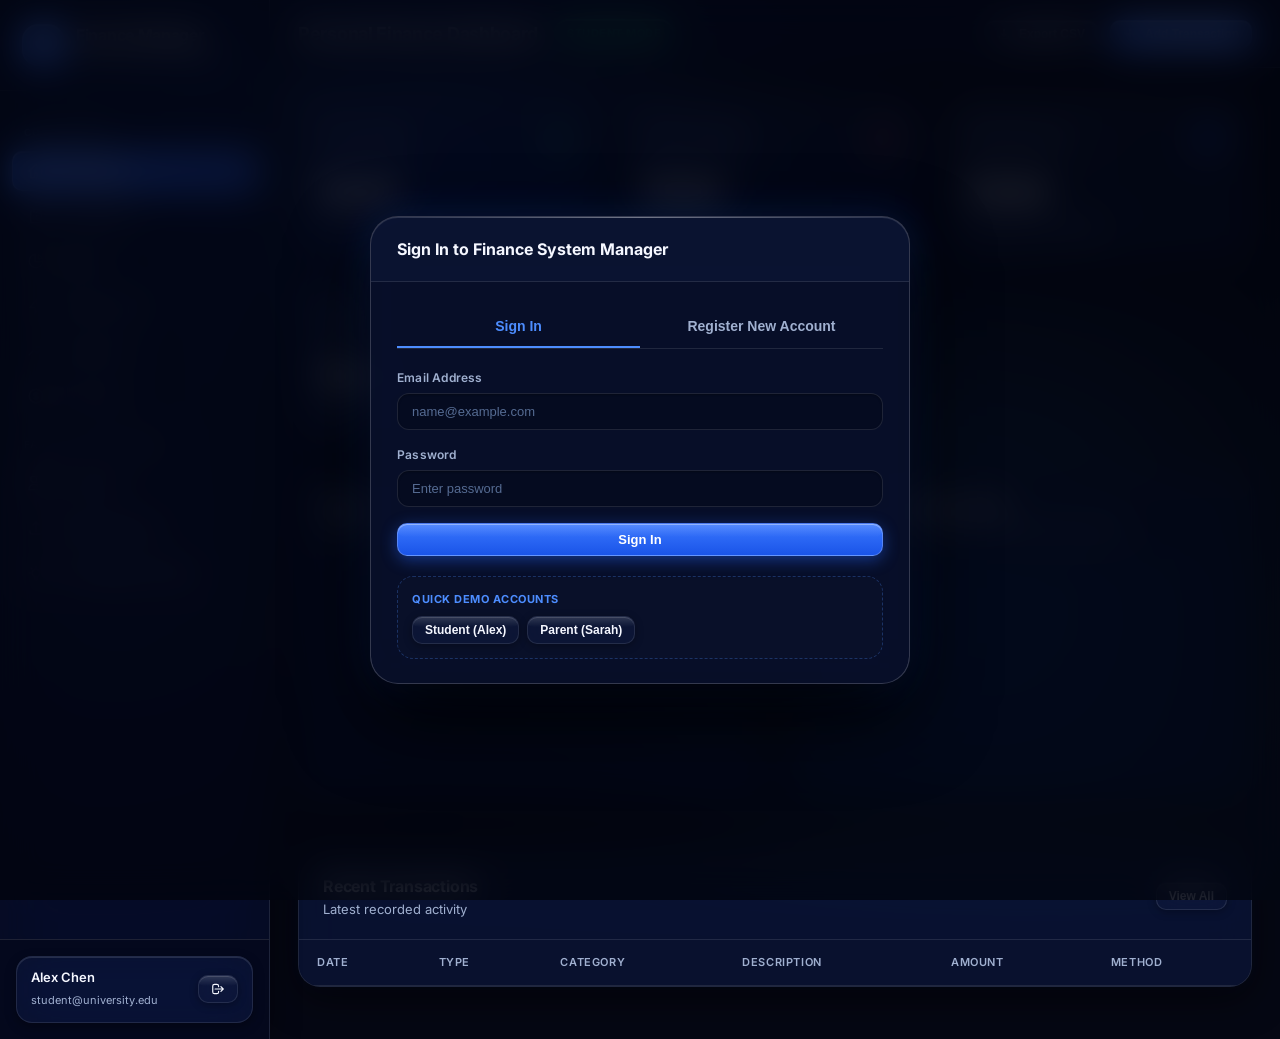
==== backend/src/main/resources/static/index.html @ 46be13e7 "Initial commit: Finance System Manager with clean architecture, tests, and documentation" ====
<!DOCTYPE html>
<html lang="en">
<head>
  <meta charset="UTF-8">
  <meta name="viewport" content="width=device-width, initial-scale=1.0">
  <title>Finance System Manager — Parent–Student Family Finance</title>
  <link rel="stylesheet" href="css/style.css">
  <link rel="preconnect" href="https://fonts.googleapis.com">
  <link rel="preconnect" href="https://fonts.gstatic.com" crossorigin>
  <link href="https://fonts.googleapis.com/css2?family=Inter:wght@400;500;600;700;800&display=swap" rel="stylesheet">
</head>
<body>

  <!-- Ambient Atmospheric Glowing Orbs (Liquid Depth) -->
  <div class="ambient-glow-mesh" aria-hidden="true">
    <div class="ambient-orb orb-primary"></div>
    <div class="ambient-orb orb-secondary"></div>
    <div class="ambient-orb orb-accent"></div>
  </div>

  <!-- App Main Layout -->
  <div class="app-container">

    <!-- Sidebar -->
    <aside class="sidebar">
      <div class="brand">
        <div class="brand-icon">₹</div>
        <div class="brand-info">
          <h2>Finance Manager</h2>
          <p>Parent–Student Workspace</p>
        </div>
      </div>

      <nav class="nav-menu">
        <div class="nav-section-title">Core Finance</div>
        <button class="nav-item active" data-view="dashboard-view">
          <svg fill="none" stroke="currentColor" stroke-width="2" viewBox="0 0 24 24"><path stroke-linecap="round" stroke-linejoin="round" d="M3 12l2-2m0 0l7-7 7 7M5 10v10a1 1 0 001 1h3m10-11l2 2m-2-2v10a1 1 0 01-1 1h-3m-6 0a1 1 0 001-1v-4a1 1 0 011-1h2a1 1 0 011 1v4a1 1 0 001 1m-6 0h6"/></svg>
          Dashboard
        </button>

        <button class="nav-item" data-view="transactions-view">
          <svg fill="none" stroke="currentColor" stroke-width="2" viewBox="0 0 24 24"><path stroke-linecap="round" stroke-linejoin="round" d="M9 5H7a2 2 0 00-2 2v12a2 2 0 002 2h10a2 2 0 002-2V7a2 2 0 00-2-2h-2M9 5a2 2 0 002 2h2a2 2 0 002-2M9 5a2 2 0 012-2h2a2 2 0 012 2m-3 7h3m-3 4h3m-6-4h.01M9 16h.01"/></svg>
          Transactions
        </button>

        <button class="nav-item" data-view="budgets-view">
          <svg fill="none" stroke="currentColor" stroke-width="2" viewBox="0 0 24 24"><path stroke-linecap="round" stroke-linejoin="round" d="M11 3.055A9.001 9.001 0 1020.945 13H11V3.055z"/><path stroke-linecap="round" stroke-linejoin="round" d="M20.488 9H15V3.512A9.025 9.025 0 0120.488 9z"/></svg>
          Budgets
        </button>

        <button class="nav-item" data-view="goals-view">
          <svg fill="none" stroke="currentColor" stroke-width="2" viewBox="0 0 24 24"><path stroke-linecap="round" stroke-linejoin="round" d="M13 10V3L4 14h7v7l9-11h-7z"/></svg>
          Savings Goals
        </button>

        <button class="nav-item" data-view="investments-view">
          <svg fill="none" stroke="currentColor" stroke-width="2" viewBox="0 0 24 24"><path stroke-linecap="round" stroke-linejoin="round" d="M13 7h8m0 0v8m0-8l-8 8-4-4-6 6"/></svg>
          Investments
        </button>

        <button class="nav-item" data-view="sip-view">
          <svg fill="none" stroke="currentColor" stroke-width="2" viewBox="0 0 24 24"><path stroke-linecap="round" stroke-linejoin="round" d="M12 8c-1.657 0-3 .895-3 2s1.343 2 3 2 3 .895 3 2-1.343 2-3 2m0-8c1.11 0 2.08.402 2.599 1M12 8V7m0 1v8m0 0v1m0-1c-1.11 0-2.08-.402-2.599-1M21 12a9 9 0 11-18 0 9 9 0 0118 0z"/></svg>
          SIP Tracker
        </button>

        <div class="nav-section-title">Family & Intelligence</div>
        <button class="nav-item" data-view="family-view">
          <svg fill="none" stroke="currentColor" stroke-width="2" viewBox="0 0 24 24"><path stroke-linecap="round" stroke-linejoin="round" d="M12 4.354a4 4 0 110 5.292M15 21H3v-1a6 6 0 0112 0v1zm0 0h6v-1a6 6 0 00-9-5.197M13 7a4 4 0 11-8 0 4 4 0 018 0z"/></svg>
          Family Link
        </button>

        <button class="nav-item" data-view="statement-view">
          <svg fill="none" stroke="currentColor" stroke-width="2" viewBox="0 0 24 24"><path stroke-linecap="round" stroke-linejoin="round" d="M4 16v1a3 3 0 003 3h10a3 3 0 003-3v-1m-4-8l-4-4m0 0L8 8m4-4v12"/></svg>
          Statement Import
        </button>

        <button class="nav-item" data-view="intelligence-view">
          <svg fill="none" stroke="currentColor" stroke-width="2" viewBox="0 0 24 24"><path stroke-linecap="round" stroke-linejoin="round" d="M9.663 17h4.673M12 3v1m6.364 1.636l-.707.707M21 12h-1M4 12H3m3.343-5.657l-.707-.707m2.828 9.9a5 5 0 117.072 0l-.548.547A3.374 3.374 0 0014 18.469V19a2 2 0 11-4 0v-.531c0-.895-.356-1.754-.988-2.386l-.548-.547z"/></svg>
          AI & Analytics (9 Tools)
        </button>
      </nav>

      <div class="sidebar-footer">
        <div class="user-profile-badge">
          <div class="user-meta">
            <h4 id="user-display-name">Alex Chen</h4>
            <span id="user-email">student@university.edu</span>
          </div>
          <button class="btn btn-secondary btn-sm" id="btn-logout" title="Log out">
            <svg width="14" height="14" fill="none" stroke="currentColor" stroke-width="2" viewBox="0 0 24 24"><path stroke-linecap="round" stroke-linejoin="round" d="M17 16l4-4m0 0l-4-4m4 4H7m6 4v1a3 3 0 01-3 3H6a3 3 0 01-3-3V7a3 3 0 013-3h4a3 3 0 013 3v1"/></svg>
          </button>
        </div>
      </div>
    </aside>

    <!-- Mobile Drawer Overlay -->
    <div class="sidebar-overlay" id="sidebar-overlay"></div>

    <!-- Main Content Area -->
    <main class="main-wrapper">

      <!-- Top Header -->
      <header class="top-header">
        <div class="header-left">
          <button class="menu-toggle-btn" id="mobile-menu-toggle" title="Toggle Navigation Menu">
            <svg width="20" height="20" fill="none" stroke="currentColor" stroke-width="2" viewBox="0 0 24 24"><path stroke-linecap="round" stroke-linejoin="round" d="M4 6h16M4 12h16M4 18h16"/></svg>
          </button>
          <h1 class="header-title" id="page-title">Personal Finance Dashboard</h1>
          <span class="role-badge student" id="header-role-badge">STUDENT MODE</span>
        </div>
        <div class="header-right">
          <button class="btn btn-secondary btn-sm" id="btn-export-csv" title="Export transactions to CSV">
            <svg width="14" height="14" fill="none" stroke="currentColor" stroke-width="2" viewBox="0 0 24 24"><path stroke-linecap="round" stroke-linejoin="round" d="M4 16v1a3 3 0 003 3h10a3 3 0 003-3v-1m-4-4l-4 4m0 0l-4-4m4 4V4"/></svg>
            Export CSV
          </button>
          <button class="btn btn-primary btn-sm student-only" id="btn-open-add-tx">
            <svg width="14" height="14" fill="none" stroke="currentColor" stroke-width="2" viewBox="0 0 24 24"><path stroke-linecap="round" stroke-linejoin="round" d="M12 4v16m8-8H4"/></svg>
            Add Transaction
          </button>
        </div>
      </header>

      <!-- Persistent Parent Read-Only Alert Banner -->
      <div class="read-only-banner" id="parent-read-only-banner" style="display: none;">
        <span>🔒 READ-ONLY PARENT VIEW: You are reviewing approved expense records for <strong id="parent-student-name">Student</strong>. Modification operations are restricted.</span>
        <span class="badge badge-active">LINK ACTIVE</span>
      </div>

      <!-- Main Body Content -->
      <div class="content-body">

        <!-- 1. DASHBOARD VIEW -->
        <section class="app-view active-view" id="dashboard-view">
          <div class="metrics-grid">
            <div class="metric-card">
              <div class="metric-header">
                <span class="metric-title">Total Income</span>
                <div class="metric-icon-wrap" style="background: var(--success-light); color: var(--success);">
                  <svg width="20" height="20" fill="none" stroke="currentColor" stroke-width="2" viewBox="0 0 24 24"><path stroke-linecap="round" stroke-linejoin="round" d="M7 11l5-5m0 0l5 5m-5-5v12"/></svg>
                </div>
              </div>
              <div class="metric-value" id="metric-income">₹0.00</div>
              <div class="metric-subtext" id="metric-income-sub">This month</div>
            </div>

            <div class="metric-card">
              <div class="metric-header">
                <span class="metric-title">Total Expenses</span>
                <div class="metric-icon-wrap" style="background: var(--danger-light); color: var(--danger);">
                  <svg width="20" height="20" fill="none" stroke="currentColor" stroke-width="2" viewBox="0 0 24 24"><path stroke-linecap="round" stroke-linejoin="round" d="M17 13l-5 5m0 0l-5-5m5 5V6"/></svg>
                </div>
              </div>
              <div class="metric-value" id="metric-expense">₹0.00</div>
              <div class="metric-subtext" id="metric-expense-sub">This month</div>
            </div>

            <div class="metric-card">
              <div class="metric-header">
                <span class="metric-title">Net Cash Flow</span>
                <div class="metric-icon-wrap" style="background: var(--primary-light); color: var(--primary);">
                  <svg width="20" height="20" fill="none" stroke="currentColor" stroke-width="2" viewBox="0 0 24 24"><path stroke-linecap="round" stroke-linejoin="round" d="M12 8c-1.657 0-3 .895-3 2s1.343 2 3 2 3 .895 3 2-1.343 2-3 2m0-8c1.11 0 2.08.402 2.599 1M12 8V7m0 1v8m0 0v1m0-1c-1.11 0-2.08-.402-2.599-1M21 12a9 9 0 11-18 0 9 9 0 0118 0z"/></svg>
                </div>
              </div>
              <div class="metric-value" id="metric-net">₹0.00</div>
              <div class="metric-subtext">Income minus expenses</div>
            </div>

            <div class="metric-card">
              <div class="metric-header">
                <span class="metric-title">Tracked Balance</span>
                <div class="metric-icon-wrap" style="background: var(--purple-light); color: var(--purple);">
                  <svg width="20" height="20" fill="none" stroke="currentColor" stroke-width="2" viewBox="0 0 24 24"><path stroke-linecap="round" stroke-linejoin="round" d="M3 10h18M7 15h1m4 0h1m-7 4h12a3 3 0 003-3V8a3 3 0 00-3-3H6a3 3 0 00-3 3v8a3 3 0 003 3z"/></svg>
                </div>
              </div>
              <div class="metric-value" id="metric-balance">₹0.00</div>
              <div class="metric-subtext">Ledger tracked net cash</div>
            </div>
          </div>

          <!-- Charts Grid -->
          <div class="charts-grid">
            <div class="card">
              <div class="card-header">
                <div>
                  <h3 class="card-title">Expense Category Breakdown</h3>
                  <p class="card-subtitle">Spending distribution across categories</p>
                </div>
              </div>
              <div class="card-body" id="category-chart-container" style="display: flex; flex-direction: column; align-items: center; justify-content: center; min-height: 240px;">
                <!-- Dynamically rendered SVG Pie/Donut Chart -->
              </div>
            </div>

            <div class="card">
              <div class="card-header">
                <div>
                  <h3 class="card-title">Monthly Spending Trends</h3>
                  <p class="card-subtitle">Income vs Expense trends over the last 6 months</p>
                </div>
              </div>
              <div class="card-body" id="trends-chart-container" style="min-height: 240px;">
                <!-- Dynamically rendered SVG Bar Chart -->
              </div>
            </div>
          </div>

          <!-- Recent Transactions -->
          <div class="card">
            <div class="card-header">
              <div>
                <h3 class="card-title">Recent Transactions</h3>
                <p class="card-subtitle">Latest recorded activity</p>
              </div>
              <button class="btn btn-secondary btn-sm" onclick="navigateTo('transactions-view')">View All</button>
            </div>
            <div class="card-body" style="padding: 0;">
              <div class="table-responsive">
                <table>
                  <thead>
                    <tr>
                      <th>Date</th>
                      <th>Type</th>
                      <th>Category</th>
                      <th>Description</th>
                      <th>Amount</th>
                      <th>Method</th>
                    </tr>
                  </thead>
                  <tbody id="recent-transactions-tbody">
                    <!-- Populated dynamically -->
                  </tbody>
                </table>
              </div>
            </div>
          </div>
        </section>

        <!-- 2. TRANSACTIONS VIEW -->
        <section class="app-view" id="transactions-view">
          <div class="card">
            <div class="card-header">
              <div>
                <h3 class="card-title">Transaction Ledger</h3>
                <p class="card-subtitle">Detailed record of income and expenses</p>
              </div>
              <button class="btn btn-primary btn-sm student-only" onclick="openAddTxModal()">
                + Add Transaction
              </button>
            </div>
            <div class="card-body" style="border-bottom: 1px solid var(--border); background: rgba(10, 16, 36, 0.5); padding: 18px 24px;">
              <div class="form-row">
                <div>
                  <label class="form-label">Category</label>
                  <select class="form-control" id="filter-tx-category">
                    <option value="">All Categories</option>
                  </select>
                </div>
                <div>
                  <label class="form-label">Type</label>
                  <select class="form-control" id="filter-tx-type">
                    <option value="">All Types</option>
                    <option value="INCOME">Income Only</option>
                    <option value="EXPENSE">Expense Only</option>
                  </select>
                </div>
                <div>
                  <label class="form-label">From Date</label>
                  <input type="date" class="form-control" id="filter-tx-start">
                </div>
                <div>
                  <label class="form-label">To Date</label>
                  <input type="date" class="form-control" id="filter-tx-end">
                </div>
                <div style="display: flex; align-items: flex-end; gap: 8px;">
                  <button class="btn btn-primary btn-sm" onclick="loadTransactions()">Apply Filters</button>
                  <button class="btn btn-secondary btn-sm" onclick="resetTxFilters()">Reset</button>
                </div>
              </div>
            </div>
            <div class="card-body" style="padding: 0;">
              <div class="table-responsive">
                <table>
                  <thead>
                    <tr>
                      <th>Date</th>
                      <th>Type</th>
                      <th>Category</th>
                      <th>Description</th>
                      <th>Amount</th>
                      <th>Method</th>
                      <th class="student-only">Actions</th>
                    </tr>
                  </thead>
                  <tbody id="transactions-table-tbody">
                    <!-- Populated dynamically -->
                  </tbody>
                </table>
              </div>
            </div>
          </div>
        </section>

        <!-- 3. BUDGETS VIEW -->
        <section class="app-view" id="budgets-view">
          <div class="card">
            <div class="card-header">
              <div>
                <h3 class="card-title">Monthly Category Budgets</h3>
                <p class="card-subtitle">Spending limits with automatic threshold alerts</p>
              </div>
              <button class="btn btn-primary btn-sm student-only" onclick="openBudgetModal()">
                + Set Budget
              </button>
            </div>
            <div class="card-body">
              <div id="budgets-container" style="display: grid; grid-template-columns: repeat(auto-fit, minmax(300px, 1fr)); gap: 20px;">
                <!-- Populated dynamically -->
              </div>
            </div>
          </div>
        </section>

        <!-- 4. SAVINGS GOALS VIEW -->
        <section class="app-view" id="goals-view">
          <div class="card">
            <div class="card-header">
              <div>
                <h3 class="card-title">Savings Goals Tracker</h3>
                <p class="card-subtitle">Monitor milestones and savings pace</p>
              </div>
              <button class="btn btn-primary btn-sm student-only" onclick="openGoalModal()">
                + New Goal
              </button>
            </div>
            <div class="card-body">
              <div id="goals-container" style="display: grid; grid-template-columns: repeat(auto-fit, minmax(300px, 1fr)); gap: 20px;">
                <!-- Populated dynamically -->
              </div>
            </div>
          </div>
        </section>

        <!-- 5. INVESTMENTS VIEW -->
        <section class="app-view" id="investments-view">
          <div class="card">
            <div class="card-header">
              <div>
                <h3 class="card-title">Investment Portfolio</h3>
                <p class="card-subtitle">Track asset allocation, valuation, and recorded profit/loss</p>
              </div>
              <button class="btn btn-primary btn-sm student-only" onclick="openInvestmentModal()">
                + Add Investment
              </button>
            </div>
            <div class="card-body" style="padding: 0;">
              <div class="table-responsive">
                <table>
                  <thead>
                    <tr>
                      <th>Asset Type</th>
                      <th>Asset Name</th>
                      <th>Invested Capital</th>
                      <th>Current Valuation</th>
                      <th>Recorded P&L</th>
                      <th>Return %</th>
                      <th>Last Updated</th>
                      <th class="student-only">Actions</th>
                    </tr>
                  </thead>
                  <tbody id="investments-tbody">
                    <!-- Populated dynamically -->
                  </tbody>
                </table>
              </div>
            </div>
          </div>
        </section>

        <!-- 6. SIP TRACKER & RESEARCH HUB -->
        <section class="app-view" id="sip-view">
          <!-- Sub-Navigation Header -->
          <div style="display: flex; justify-content: space-between; align-items: center; margin-bottom: 20px; flex-wrap: wrap; gap: 12px;">
            <div style="display: flex; gap: 8px;">
              <button class="btn btn-primary btn-sm" id="tab-sip-research" onclick="switchSipSubView('research')">
                🔍 AMFI Research & Recommendations
              </button>
              <button class="btn btn-secondary btn-sm" id="tab-sip-active" onclick="switchSipSubView('active')">
                📋 Registered SIPs (<span id="sip-count-badge">0</span>)
              </button>
            </div>
            <div style="display: flex; align-items: center; gap: 10px;">
              <span class="badge" id="amfi-data-badge" style="background: rgba(37, 99, 255, 0.2); color: #4D8DFF; border: 1px solid rgba(77, 141, 255, 0.3); font-size: 11px;">
                🏛️ AMFI Official Daily NAV
              </span>
              <button class="btn btn-secondary btn-sm" onclick="refreshAmfiDataLive()" title="Sync latest NAVs from AMFI" style="padding: 4px 10px; font-size: 12px;">
                🔄 Refresh NAVs
              </button>
              <button class="btn btn-primary btn-sm student-only" onclick="openSipModal()">
                + Register SIP
              </button>
            </div>
          </div>

          <!-- SUBVIEW 1: RESEARCH & PERSONALIZED RECOMMENDATIONS -->
          <div id="sip-research-subview">
            <!-- Top Row: Personal Affordability Gauge & Risk Profile Summary -->
            <div style="display: grid; grid-template-columns: repeat(auto-fit, minmax(360px, 1fr)); gap: 20px; margin-bottom: 24px;">
              <!-- Card A: Affordability Assessment -->
              <div class="card" style="margin-bottom: 0;">
                <div class="card-header">
                  <div>
                    <h4 class="card-title">Cash-Flow & SIP Affordability</h4>
                    <p class="card-subtitle">Calculated from verified bank & ledger transactions</p>
                  </div>
                  <span class="badge" id="affordability-status-badge">Calculating...</span>
                </div>
                <div class="card-body" id="affordability-card-body">
                  <div style="text-align: center; color: var(--text-muted); padding: 20px;">Analyzing ledger transactions...</div>
                </div>
              </div>

              <!-- Card B: Investor Risk Profile & Questionnaire -->
              <div class="card" style="margin-bottom: 0;">
                <div class="card-header">
                  <div>
                    <h4 class="card-title">Investor Risk Profile</h4>
                    <p class="card-subtitle">SEBI suitability alignment & goal horizons</p>
                  </div>
                  <button class="btn btn-secondary btn-sm student-only" onclick="openInvestorProfileModal()">
                    ⚙️ Edit Profile
                  </button>
                </div>
                <div class="card-body" id="investor-profile-card-body">
                  <div style="text-align: center; color: var(--text-muted); padding: 20px;">Loading profile...</div>
                </div>
              </div>
            </div>

            <!-- Section: Personalized Scheme Shortlist -->
            <div class="card" style="margin-bottom: 24px;">
              <div class="card-header">
                <div>
                  <h3 class="card-title">Personalized Scheme Shortlist</h3>
                  <p class="card-subtitle">Tailored to your verified cash-flow capacity, risk tolerance, and investment horizon</p>
                </div>
                <div style="font-size: 12px; color: var(--text-muted);" id="recommendation-context-note">
                  Ranked by multi-factor suitability (Never by recent returns alone)
                </div>
              </div>
              <div class="card-body">
                <div id="recommended-schemes-grid" style="display: grid; grid-template-columns: repeat(auto-fit, minmax(320px, 1fr)); gap: 18px;">
                  <!-- Populated dynamically -->
                </div>
              </div>
            </div>

            <!-- Section: Real AMFI Mutual Fund Scheme Explorer & Comparison -->
            <div class="card" style="margin-bottom: 24px;">
              <div class="card-header" style="flex-wrap: wrap; gap: 12px;">
                <div>
                  <h3 class="card-title">Verified AMFI Mutual Fund Explorer</h3>
                  <p class="card-subtitle">Official End-of-Day NAVs, 1Y/3Y/5Y CAGR, Annualized Volatility, and Riskometer ratings</p>
                </div>
                <div style="display: flex; gap: 8px; align-items: center; flex-wrap: wrap;">
                  <select class="form-control" id="scheme-category-filter" onchange="filterSchemeCatalog()" style="width: auto; min-width: 170px; padding: 6px 12px; font-size: 12px;">
                    <option value="">All Asset Categories</option>
                    <option value="EQUITY">Equity (Growth Core)</option>
                    <option value="Large Cap">Large Cap / Index</option>
                    <option value="Flexi Cap">Flexi Cap</option>
                    <option value="Mid Cap">Mid Cap</option>
                    <option value="Small Cap">Small Cap</option>
                    <option value="ELSS">ELSS Tax Saver (80C)</option>
                    <option value="HYBRID">Hybrid (Balanced)</option>
                    <option value="DEBT">Debt / Liquid (Emergency)</option>
                  </select>
                  <button class="btn btn-secondary btn-sm" id="btn-compare-schemes" onclick="openSchemeComparisonModal()" disabled>
                    ⚖️ Compare Selected (<span id="compare-count">0</span>/4)
                  </button>
                </div>
              </div>
              <div class="card-body">
                <div class="table-responsive">
                  <table class="table" id="amfi-schemes-table">
                    <thead>
                      <tr>
                        <th style="width: 40px;"><input type="checkbox" id="select-all-schemes" onchange="toggleSelectAllSchemes(this)"></th>
                        <th>Scheme Name</th>
                        <th>Category</th>
                        <th>Latest NAV</th>
                        <th>NAV Date</th>
                        <th>1Y Return</th>
                        <th>3Y CAGR</th>
                        <th>3Y Volatility</th>
                        <th>Expense Ratio</th>
                        <th>Riskometer</th>
                        <th>Official Portal</th>
                      </tr>
                    </thead>
                    <tbody id="amfi-schemes-tbody">
                      <!-- Populated dynamically -->
                    </tbody>
                  </table>
                </div>
              </div>
            </div>

            <!-- Section: Interactive SIP Compounding Simulator -->
            <div class="card" style="margin-bottom: 24px;">
              <div class="card-header">
                <div>
                  <h3 class="card-title">Interactive SIP Compounding Simulator</h3>
                  <p class="card-subtitle">Deterministic compound monthly annuity model: FV = P × [((1+i)ⁿ - 1)/i] × (1+i)</p>
                </div>
              </div>
              <div class="card-body">
                <div style="display: grid; grid-template-columns: repeat(auto-fit, minmax(280px, 1fr)); gap: 24px; align-items: start;">
                  <div>
                    <div class="form-group" style="margin-bottom: 18px;">
                      <div style="display: flex; justify-content: space-between; font-size: 13px; margin-bottom: 6px;">
                        <label class="form-label" style="margin-bottom: 0;">Monthly SIP Contribution:</label>
                        <strong style="color: var(--primary);" id="sim-amount-display">₹1,000</strong>
                      </div>
                      <input type="range" class="form-control" id="sim-amount-slider" min="500" max="20000" step="500" value="1000" oninput="updateSipSimulation()">
                      <div style="display: flex; justify-content: space-between; font-size: 11px; color: var(--text-muted); margin-top: 4px;">
                        <span>₹500</span>
                        <span>₹5,000</span>
                        <span>₹10,000</span>
                        <span>₹20,000</span>
                      </div>
                    </div>

                    <div class="form-group" style="margin-bottom: 18px;">
                      <div style="display: flex; justify-content: space-between; font-size: 13px; margin-bottom: 6px;">
                        <label class="form-label" style="margin-bottom: 0;">Investment Horizon (Years):</label>
                        <strong style="color: var(--primary);" id="sim-years-display">5 Years</strong>
                      </div>
                      <input type="range" class="form-control" id="sim-years-slider" min="1" max="20" step="1" value="5" oninput="updateSipSimulation()">
                      <div style="display: flex; justify-content: space-between; font-size: 11px; color: var(--text-muted); margin-top: 4px;">
                        <span>1 Yr</span>
                        <span>5 Yrs</span>
                        <span>10 Yrs</span>
                        <span>20 Yrs</span>
                      </div>
                    </div>

                    <div class="form-group">
                      <label class="form-label">Assumed Annual Return Rate (% p.a.)</label>
                      <select class="form-control" id="sim-rate-select" onchange="updateSipSimulation()">
                        <option value="7.0">7.0% (Conservative / Liquid & Short Debt)</option>
                        <option value="10.0">10.0% (Balanced / Aggressive Hybrid)</option>
                        <option value="12.0" selected>12.0% (Moderate Equity / Nifty 50 Index)</option>
                        <option value="14.0">14.0% (Aggressive Diversified / Mid-Cap)</option>
                      </select>
                    </div>
                  </div>

                  <div style="background: rgba(10, 16, 36, 0.7); border: 1px solid var(--border); border-radius: var(--radius-md); padding: 20px;">
                    <h4 style="font-size: 14px; font-weight: 700; margin-bottom: 14px; color: var(--text-primary);">Projection Summary</h4>
                    <div style="display: flex; justify-content: space-between; font-size: 13px; margin-bottom: 10px;">
                      <span style="color: var(--text-secondary);">Total Principal Invested:</span>
                      <strong id="sim-total-invested">₹60,000</strong>
                    </div>
                    <div style="display: flex; justify-content: space-between; font-size: 15px; font-weight: 700; margin-bottom: 10px;">
                      <span>Estimated Future Value:</span>
                      <span style="color: var(--success);" id="sim-future-value">₹82,486</span>
                    </div>
                    <div style="display: flex; justify-content: space-between; font-size: 13px; margin-bottom: 14px;">
                      <span style="color: var(--text-secondary);">Estimated Wealth Gain:</span>
                      <span style="color: var(--success); font-weight: 600;" id="sim-wealth-gain">+₹22,486</span>
                    </div>
                    <div style="border-top: 1px solid var(--border); padding-top: 12px; font-size: 11px; color: var(--text-muted); line-height: 1.5;">
                      ⚠️ <em>Hypothetical illustrative projection. Assumed returns are for mathematical visualization only and not guaranteed predictions. Mutual funds fluctuate with equity markets.</em>
                    </div>
                  </div>
                </div>
              </div>
            </div>

            <!-- Section: Responsible Investment Guidance & SEBI Disclosure -->
            <div style="background: rgba(17, 27, 54, 0.5); border: 1px solid rgba(77, 141, 255, 0.2); border-radius: var(--radius-md); padding: 16px 20px; font-size: 12px; color: var(--text-secondary); line-height: 1.6;">
              <strong style="color: var(--text-primary); display: flex; align-items: center; gap: 6px; margin-bottom: 6px;">
                🏛️ Regulatory & Responsible Research Notice
              </strong>
              <p style="margin-bottom: 6px;">
                Mutual fund investments are subject to market risks, read all scheme-related documents carefully. Past performance and historical volatility do not guarantee future returns. Calculations and simulations presented here are deterministic mathematical illustrations for financial literacy and planning purposes, not SEBI-registered personalized investment advisory.
              </p>
              <p style="margin-bottom: 0; color: var(--text-muted); font-size: 11px;">
                Source Attribution: Association of Mutual Funds in India (AMFI) Official Daily NAV download portal. Pricing is delayed End-of-Day closing NAV and does not represent real-time intraday exchange trading.
              </p>
            </div>
          </div>

          <!-- SUBVIEW 2: REGISTERED SIPS -->
          <div id="sip-active-subview" style="display: none;">
            <div class="card">
              <div class="card-header">
                <div>
                  <h3 class="card-title">Registered Systematic Investment Plans</h3>
                  <p class="card-subtitle">Monthly automated schedules active in your personal profile</p>
                </div>
                <button class="btn btn-primary btn-sm student-only" onclick="openSipModal()">
                  + Register SIP
                </button>
              </div>
              <div class="card-body">
                <div id="sip-container" style="display: grid; grid-template-columns: repeat(auto-fit, minmax(320px, 1fr)); gap: 20px;">
                  <!-- Populated dynamically -->
                </div>
              </div>
            </div>
          </div>
        </section>

        <!-- 7. FAMILY LINK VIEW -->
        <section class="app-view" id="family-view">
          <div class="card">
            <div class="card-header">
              <div>
                <h3 class="card-title">Parent–Student Family Linking</h3>
                <p class="card-subtitle">Role-based transparency with explicit student consent</p>
              </div>
            </div>
            <div class="card-body">
              <div id="student-family-panel" style="display: none;">
                <div style="background: rgba(10, 16, 36, 0.65); border: 1px solid var(--border); border-radius: var(--radius-md); padding: 18px; margin-bottom: 24px;">
                  <h4 style="font-size: 14px; font-weight: 700; margin-bottom: 6px;">Your Student Invitation Code</h4>
                  <p style="font-size: 13px; color: var(--text-muted); margin-bottom: 12px;">Share this unique code with your Parent so they can send a link request. You retain full control to approve or revoke access at any time.</p>
                  <div style="display: flex; gap: 8px; max-width: 380px;">
                    <input type="text" class="form-control" id="student-invite-code-input" readonly style="font-family: monospace; font-weight: 700; font-size: 14px; letter-spacing: 1px;">
                    <button class="btn btn-secondary btn-sm" onclick="copyInviteCode()">Copy</button>
                  </div>
                </div>

                <h4 style="font-size: 14px; font-weight: 700; margin-bottom: 14px;">Family Link Requests & Permissions</h4>
                <div class="table-responsive">
                  <table>
                    <thead>
                      <tr>
                        <th>Parent Name</th>
                        <th>Parent Email</th>
                        <th>Status</th>
                        <th>Requested On</th>
                        <th>Actions</th>
                      </tr>
                    </thead>
                    <tbody id="student-links-tbody">
                      <!-- Populated dynamically -->
                    </tbody>
                  </table>
                </div>
              </div>

              <div id="parent-family-panel" style="display: none;">
                <div style="background: rgba(10, 16, 36, 0.65); border: 1px solid var(--border); border-radius: var(--radius-md); padding: 18px; margin-bottom: 24px; max-width: 500px;">
                  <h4 style="font-size: 14px; font-weight: 700; margin-bottom: 6px;">Request Link to Student</h4>
                  <p style="font-size: 13px; color: var(--text-muted); margin-bottom: 12px;">Enter your student's email address or invitation code. Once approved by the student, you will receive read-only visibility into permitted spending.</p>
                  <div class="form-group">
                    <label class="form-label">Student Email or Invitation Code</label>
                    <input type="text" class="form-control" id="parent-link-input" placeholder="e.g. student@university.edu or STU-XXXX-XXXX">
                  </div>
                  <button class="btn btn-primary" onclick="submitParentLinkRequest()">Send Link Request</button>
                </div>

                <h4 style="font-size: 14px; font-weight: 700; margin-bottom: 14px;">Current Link Status</h4>
                <div id="parent-link-status-card">
                  <!-- Populated dynamically -->
                </div>
              </div>
            </div>
          </div>
        </section>

        <!-- 8. STATEMENT IMPORT VIEW -->
        <section class="app-view" id="statement-view">
          <div class="card">
            <div class="card-header">
              <div>
                <h3 class="card-title">Smart Statement Intelligence (CSV & PDF Import)</h3>
                <p class="card-subtitle">Upload bank or UPI statements (.csv or .pdf) with automatic table extraction, category suggestion, and duplicate detection</p>
              </div>
              <button class="btn btn-secondary btn-sm" onclick="downloadSampleCsv()">Download Sample CSV</button>
            </div>
            <div class="card-body">
              <div id="statement-upload-box" style="border: 2px dashed rgba(77, 141, 255, 0.35); border-radius: var(--radius-md); padding: 36px 20px; text-align: center; background: rgba(10, 16, 36, 0.6); cursor: pointer; transition: all var(--transition-normal);">
                <svg width="40" height="40" fill="none" stroke="currentColor" stroke-width="1.5" viewBox="0 0 24 24" style="color: var(--text-muted); margin-bottom: 10px;"><path stroke-linecap="round" stroke-linejoin="round" d="M7 16a4 4 0 01-.88-7.903A5 5 0 1115.9 6L16 6a5 5 0 011 9.9M15 13l-3-3m0 0l-3 3m3-3v12"/></svg>
                <h4 style="font-size: 14px; font-weight: 600; margin-bottom: 4px;">Select or drop your financial statement (CSV or PDF)</h4>
                <p style="font-size: 12px; color: var(--text-muted);">Supports digital bank statements (.pdf) & standard spreadsheets (.csv)</p>
                <input type="file" id="statement-file-input" accept=".csv,.pdf,application/pdf,text/csv" style="display: none;">
              </div>

              <!-- Preview Area -->
              <div id="statement-preview-section" style="display: none; margin-top: 24px;">
                <div style="display: flex; align-items: center; justify-content: space-between; margin-bottom: 14px;">
                  <div>
                    <h4 style="font-size: 14px; font-weight: 700;">Statement Preview & Duplicate Inspection</h4>
                    <span id="statement-preview-summary" style="font-size: 12px; color: var(--text-muted);"></span>
                  </div>
                  <button class="btn btn-success" id="btn-commit-import" onclick="commitStatementImport()">
                    Confirm & Save Selected Records
                  </button>
                </div>
                <div class="table-responsive">
                  <table>
                    <thead>
                      <tr>
                        <th width="40"><input type="checkbox" id="select-all-import-rows" onchange="toggleAllImportRows(this.checked)"></th>
                        <th>Row #</th>
                        <th>Date</th>
                        <th>Description</th>
                        <th>Type</th>
                        <th>Debit (Dr)</th>
                        <th>Credit (Cr)</th>
                        <th>Balance</th>
                        <th>Category</th>
                        <th>Duplicate Status</th>
                      </tr>
                    </thead>
                    <tbody id="statement-preview-tbody">
                      <!-- Populated dynamically -->
                    </tbody>
                  </table>
                </div>
              </div>
            </div>
          </div>
        </section>

        <!-- 9. INTELLIGENCE SUITE VIEW -->
        <section class="app-view" id="intelligence-view">
          <div class="card">
            <div class="card-header">
              <div>
                <h3 class="card-title">Nine Intelligent Financial Features Suite</h3>
                <p class="card-subtitle">Deterministic financial engines, predictive analytics, and conversational intelligence</p>
              </div>
            </div>
            <div class="card-body">
              <!-- Sub navigation tabs -->
              <div class="sub-nav">
                <button class="sub-nav-btn active" data-intel="leak-panel">1. Money Leak Detector</button>
                <button class="sub-nav-btn" data-intel="simulator-panel">2. What-If Simulator</button>
                <button class="sub-nav-btn" data-intel="ai-chat-panel">3. Ask Your Money AI</button>
                <button class="sub-nav-btn" data-intel="action-agent-panel">4. Action-Taking Agent</button>
                <button class="sub-nav-btn" data-intel="anomaly-panel">6. Financial Anomaly Radar</button>
                <button class="sub-nav-btn" data-intel="coach-panel">8. Goal-Based Coach</button>
                <button class="sub-nav-btn" data-intel="predictor-panel">9. Month-End Predictor</button>
              </div>

              <!-- 1. Money Leak Detector -->
              <div class="intel-panel active-panel" id="leak-panel">
                <div style="background: rgba(255, 184, 77, 0.08); border: 1px solid rgba(255, 184, 77, 0.25); border-radius: var(--radius-md); padding: 14px; margin-bottom: 20px;">
                  <h4 style="font-size: 13px; font-weight: 700; color: #ffb84d;">Money Leak Detector</h4>
                  <p style="font-size: 12px; color: var(--text-secondary);">Identifies recurring micro-expenses that accumulate unnoticed across the past 30 days.</p>
                </div>
                <div id="money-leaks-container" style="display: grid; grid-template-columns: repeat(auto-fit, minmax(300px, 1fr)); gap: 16px;">
                  <!-- Populated dynamically -->
                </div>
              </div>

              <!-- 2. What-If Simulator -->
              <div class="intel-panel" id="simulator-panel">
                <div style="background: rgba(37, 99, 255, 0.08); border: 1px solid rgba(37, 99, 255, 0.25); border-radius: var(--radius-md); padding: 14px; margin-bottom: 20px;">
                  <h4 style="font-size: 13px; font-weight: 700; color: #4d8dff;">Hypothetical What-If Simulator</h4>
                  <p style="font-size: 12px; color: var(--text-secondary);">Adjust hypothetical monthly income, expense cuts, or SIP allocations to project estimated savings without changing actual records.</p>
                </div>
                <div class="form-row" style="margin-bottom: 20px;">
                  <div class="form-group">
                    <label class="form-label">Hypothetical Income Boost (₹/month)</label>
                    <input type="number" class="form-control" id="sim-income-adj" value="2000" min="0">
                  </div>
                  <div class="form-group">
                    <label class="form-label">Food & Mess Spending Cut (₹/month)</label>
                    <input type="number" class="form-control" id="sim-food-cut" value="500" min="0">
                  </div>
                  <div class="form-group">
                    <label class="form-label">Additional SIP Investment (₹/month)</label>
                    <input type="number" class="form-control" id="sim-sip-adj" value="1000" min="0">
                  </div>
                  <div style="display: flex; align-items: flex-end; margin-bottom: 16px;">
                    <button class="btn btn-primary" onclick="runWhatIfSimulation()">Run Simulation</button>
                  </div>
                </div>
                <div id="sim-results-card" style="display: none; background: rgba(10, 16, 36, 0.75); border: 1px solid var(--border); border-radius: var(--radius-md); padding: 20px;">
                  <h4 style="font-size: 15px; font-weight: 700; margin-bottom: 8px;">Simulation Outcomes</h4>
                  <p id="sim-explanation" style="font-size: 13px; margin-bottom: 12px;"></p>
                  <div style="display: flex; gap: 20px; margin-bottom: 12px;">
                    <div><span style="font-size: 11px; color: var(--text-muted); text-transform: uppercase;">Baseline Cash Flow</span><div id="sim-base-net" style="font-size: 18px; font-weight: 700;">₹0.00</div></div>
                    <div><span style="font-size: 11px; color: var(--text-muted); text-transform: uppercase;">Simulated Cash Flow</span><div id="sim-projected-net" style="font-size: 18px; font-weight: 700; color: var(--success);">₹0.00</div></div>
                    <div><span style="font-size: 11px; color: var(--text-muted); text-transform: uppercase;">Annual Wealth Impact</span><div id="sim-annual-gain" style="font-size: 18px; font-weight: 700; color: var(--primary);">₹0.00</div></div>
                  </div>
                  <p style="font-size: 11px; color: var(--text-muted); font-style: italic;">* SIMULATION ONLY: No actual records were modified.</p>
                </div>
              </div>

              <!-- 3. Ask Your Money AI -->
              <div class="intel-panel" id="ai-chat-panel">
                <div class="chat-container">
                  <div class="chat-header-bar" style="display: flex; align-items: center; justify-content: space-between; padding: 12px 16px; background: rgba(10, 16, 36, 0.7); border-bottom: 1px solid var(--border);">
                    <div style="display: flex; align-items: center; gap: 10px;">
                      <h4 style="font-size: 14px; font-weight: 700; color: var(--text-primary); margin: 0;">Conversational Financial Assistant</h4>
                      <span class="badge" id="ai-model-status-badge" style="font-size: 11px; padding: 3px 8px; border-radius: var(--radius-full); background: rgba(37, 99, 255, 0.15); border: 1px solid var(--border-glow); color: var(--accent-blue-light);">Checking AI Engine...</span>
                    </div>
                    <div style="display: flex; gap: 6px;">
                      <button class="btn btn-secondary btn-sm" onclick="openAiConfigModal()" title="Configure Shyam's Finance AI">
                        <svg width="13" height="13" fill="none" stroke="currentColor" stroke-width="2" viewBox="0 0 24 24" style="margin-right: 4px; vertical-align: -2px;"><path stroke-linecap="round" stroke-linejoin="round" d="M15 7a2 2 0 012 2m4 0a6 6 0 01-7.743 5.743L11 17H9v2H7v2H4a1 1 0 01-1-1v-2.586a1 1 0 01.293-.707l5.964-5.964A6 6 0 1121 9z"/></svg>
                        API Key
                      </button>
                      <button class="btn btn-secondary btn-sm" id="btn-clear-chat" onclick="clearAiConversation()" title="Reset session & conversation history">
                        <svg width="13" height="13" fill="none" stroke="currentColor" stroke-width="2" viewBox="0 0 24 24" style="margin-right: 4px; vertical-align: -2px;"><path stroke-linecap="round" stroke-linejoin="round" d="M19 7l-.867 12.142A2 2 0 0116.138 21H7.862a2 2 0 01-1.995-1.858L5 7m5 4v6m4-6v6m1-10V4a1 1 0 00-1-1h-4a1 1 0 00-1 1v3M4 7h16"/></svg>
                        New Conversation
                      </button>
                    </div>
                  </div>

                  <div class="chat-messages" id="chat-messages">
                    <div class="chat-bubble bot">
                      Hello! I am Shyam's Finance AI, your Financial Intelligence Assistant. Ask me anything about your recorded income, expenses, category breakdowns, savings velocity, or month-over-month comparisons in English, Hindi, or Hinglish.
                    </div>
                  </div>

                  <div class="chat-bubble bot typing-indicator" id="chat-typing-indicator" style="display: none; width: fit-content; margin: 0 16px 12px 16px;">
                    <span class="typing-dot"></span><span class="typing-dot"></span><span class="typing-dot"></span>
                    <span id="chat-typing-text" style="font-size: 12px; margin-left: 6px; color: var(--text-muted); font-style: italic;">Analyzing verified ledger records...</span>
                  </div>

                  <div style="padding: 8px 12px; background: rgba(5, 8, 22, 0.75); border-top: 1px solid var(--border); display: flex; gap: 6px; overflow-x: auto;">
                    <button class="btn btn-secondary btn-sm" onclick="sendQuickChat('Where is most of my money going?')">Where is money going?</button>
                    <button class="btn btn-secondary btn-sm" onclick="sendQuickChat('Why were my expenses higher this month compared to last month?')">Compare with last month</button>
                    <button class="btn btn-secondary btn-sm" onclick="sendQuickChat('How much can I save next month?')">How much can I save?</button>
                    <button class="btn btn-secondary btn-sm" onclick="sendQuickChat('Based on the previous answer, what should I do next?')">What should I do next?</button>
                    <button class="btn btn-secondary btn-sm" onclick="sendQuickChat('Mera paisa kahan ja raha hai?')">Mera paisa kahan ja raha hai?</button>
                  </div>

                  <div class="chat-input-bar" style="display: flex; gap: 8px; padding: 12px; background: rgba(10, 16, 36, 0.85); border-top: 1px solid var(--border);">
                    <textarea class="form-control" id="chat-prompt-input" rows="1" placeholder="Ask a financial question in English, Hindi, or Hinglish... (Enter to send, Shift+Enter for new line)" style="resize: none; overflow-y: hidden; min-height: 42px; max-height: 120px;" onkeydown="handleChatInputKeydown(event)"></textarea>
                    <button class="btn btn-primary" id="btn-submit-chat" onclick="submitChatMessage()" style="align-self: flex-end; height: 42px; padding: 0 18px;">Ask AI</button>
                  </div>
                </div>
              </div>

              <!-- 4. Action-Taking Agent -->
              <div class="intel-panel" id="action-agent-panel">
                <div style="background: rgba(167, 139, 250, 0.08); border: 1px solid rgba(167, 139, 250, 0.25); border-radius: var(--radius-md); padding: 14px; margin-bottom: 20px;">
                  <h4 style="font-size: 13px; font-weight: 700; color: #a78bfa;">Action-Taking AI Agent</h4>
                  <p style="font-size: 12px; color: var(--text-secondary);">The assistant inspects uncapped spending patterns and prepares proposed actions (e.g., draft budgets). Every proposed action requires your explicit confirmation before applying. Money transfers are never executed.</p>
                </div>
                <div id="ai-actions-container" style="display: flex; flex-direction: column; gap: 12px;">
                  <!-- Populated dynamically -->
                </div>
              </div>

              <!-- 6. Financial Anomaly Radar -->
              <div class="intel-panel" id="anomaly-panel">
                <div style="background: rgba(255, 93, 115, 0.08); border: 1px solid rgba(255, 93, 115, 0.25); border-radius: var(--radius-md); padding: 14px; margin-bottom: 20px;">
                  <h4 style="font-size: 13px; font-weight: 700; color: #ff5d73;">Financial Anomaly Radar</h4>
                  <p style="font-size: 12px; color: var(--text-secondary);">Monitors for statistical outliers, category surges, and duplicate transactions. Anomaly flags are highlighted for review without asserting fraud.</p>
                </div>
                <div id="anomalies-container" style="display: flex; flex-direction: column; gap: 12px;">
                  <!-- Populated dynamically -->
                </div>
              </div>

              <!-- 8. Goal-Based Coach -->
              <div class="intel-panel" id="coach-panel">
                <div id="coach-container" style="display: grid; grid-template-columns: repeat(auto-fit, minmax(300px, 1fr)); gap: 16px;">
                  <!-- Populated dynamically -->
                </div>
              </div>

              <!-- 9. Month-End Predictor -->
              <div class="intel-panel" id="predictor-panel">
                <div id="predictor-container">
                  <!-- Populated dynamically -->
                </div>
              </div>
            </div>
          </div>
        </section>

      </div>
    </main>
  </div>

  <!-- AUTH MODAL -->
  <div class="modal-overlay" id="auth-modal">
    <div class="modal-box">
      <div class="modal-header">
        <h3 id="auth-modal-title">Sign In to Finance System Manager</h3>
      </div>
      <div class="modal-body">
        <div class="auth-tabs">
          <button class="auth-tab-btn active" id="tab-login" onclick="switchAuthTab('login')">Sign In</button>
          <button class="auth-tab-btn" id="tab-register" onclick="switchAuthTab('register')">Register New Account</button>
        </div>

        <!-- Login Form -->
        <form id="login-form" onsubmit="handleLoginSubmit(event)">
          <div class="form-group">
            <label class="form-label">Email Address</label>
            <input type="email" class="form-control" id="login-email" required placeholder="name@example.com">
          </div>
          <div class="form-group">
            <label class="form-label">Password</label>
            <input type="password" class="form-control" id="login-password" required placeholder="Enter password">
          </div>
          <button type="submit" class="btn btn-primary" style="width: 100%;">Sign In</button>
        </form>

        <!-- Register Form -->
        <form id="register-form" style="display: none;" onsubmit="handleRegisterSubmit(event)">
          <div class="form-group">
            <label class="form-label">Account Role</label>
            <select class="form-control" id="register-role" required>
              <option value="STUDENT">Student (Full financial control & ownership)</option>
              <option value="PARENT">Parent (Read-only visibility upon student approval)</option>
            </select>
          </div>
          <div class="form-group">
            <label class="form-label">Full Name</label>
            <input type="text" class="form-control" id="register-name" required placeholder="e.g. Alex Chen">
          </div>
          <div class="form-group">
            <label class="form-label">Email Address</label>
            <input type="email" class="form-control" id="register-email" required placeholder="name@university.edu">
          </div>
          <div class="form-group">
            <label class="form-label">Password (minimum 6 characters)</label>
            <input type="password" class="form-control" id="register-password" required minlength="6" placeholder="Create a password">
          </div>
          <button type="submit" class="btn btn-primary" style="width: 100%;">Create Account</button>
        </form>

        <!-- Quick Demo Fill Helper -->
        <div class="quick-demo-box">
          <h5>Quick Demo Accounts</h5>
          <div class="quick-demo-btns">
            <button type="button" class="btn btn-secondary btn-sm" onclick="quickFillDemo('student')">Student (Alex)</button>
            <button type="button" class="btn btn-secondary btn-sm" onclick="quickFillDemo('parent')">Parent (Sarah)</button>
          </div>
        </div>
      </div>
    </div>
  </div>

  <!-- ADD / EDIT TRANSACTION MODAL -->
  <div class="modal-overlay" id="tx-modal">
    <div class="modal-box">
      <div class="modal-header">
        <h3 id="tx-modal-title">Add Transaction</h3>
        <button class="modal-close" onclick="closeModal('tx-modal')">&times;</button>
      </div>
      <form id="tx-form" onsubmit="handleTransactionSubmit(event)">
        <div class="modal-body">
          <input type="hidden" id="tx-id">
          <div class="form-row">
            <div class="form-group">
              <label class="form-label">Transaction Type</label>
              <select class="form-control" id="tx-type" required>
                <option value="EXPENSE">Expense</option>
                <option value="INCOME">Income</option>
              </select>
            </div>
            <div class="form-group">
              <label class="form-label">Amount (₹)</label>
              <input type="number" step="0.01" class="form-control" id="tx-amount" required min="0.01" placeholder="0.00">
            </div>
          </div>
          <div class="form-row">
            <div class="form-group">
              <label class="form-label">Category</label>
              <select class="form-control" id="tx-category" required>
                <!-- Populated with Student Finance categories -->
              </select>
            </div>
            <div class="form-group">
              <label class="form-label">Date</label>
              <input type="date" class="form-control" id="tx-date" required>
            </div>
          </div>
          <div class="form-group">
            <label class="form-label">Description / Merchant</label>
            <input type="text" class="form-control" id="tx-description" required placeholder="e.g. Monthly Mess Bill">
          </div>
          <div class="form-group">
            <label class="form-label">Payment Method (optional)</label>
            <select class="form-control" id="tx-payment-method">
              <option value="UPI">UPI (Google Pay / PhonePe / Paytm)</option>
              <option value="Net Banking">Net Banking</option>
              <option value="Card">Debit / Credit Card</option>
              <option value="Cash">Cash</option>
              <option value="Bank Transfer">Bank Transfer</option>
            </select>
          </div>
        </div>
        <div class="modal-footer">
          <button type="button" class="btn btn-secondary" onclick="closeModal('tx-modal')">Cancel</button>
          <button type="submit" class="btn btn-primary">Save Transaction</button>
        </div>
      </form>
    </div>
  </div>

  <!-- ADD / EDIT BUDGET MODAL -->
  <div class="modal-overlay" id="budget-modal">
    <div class="modal-box">
      <div class="modal-header">
        <h3 id="budget-modal-title">Set Monthly Budget</h3>
        <button class="modal-close" onclick="closeModal('budget-modal')">&times;</button>
      </div>
      <form id="budget-form" onsubmit="handleBudgetSubmit(event)">
        <div class="modal-body">
          <div class="form-group">
            <label class="form-label">Category</label>
            <select class="form-control" id="budget-category" required></select>
          </div>
          <div class="form-row">
            <div class="form-group">
              <label class="form-label">Month (YYYY-MM)</label>
              <input type="month" class="form-control" id="budget-month" required>
            </div>
            <div class="form-group">
              <label class="form-label">Spending Limit (₹)</label>
              <input type="number" step="0.01" class="form-control" id="budget-limit" required min="1" placeholder="5000">
            </div>
          </div>
          <div class="form-group">
            <label class="form-label">Warning Alert Threshold (%)</label>
            <input type="number" class="form-control" id="budget-warning" value="80" min="10" max="100">
          </div>
        </div>
        <div class="modal-footer">
          <button type="button" class="btn btn-secondary" onclick="closeModal('budget-modal')">Cancel</button>
          <button type="submit" class="btn btn-primary">Save Budget</button>
        </div>
      </form>
    </div>
  </div>

  <!-- ADD / EDIT SAVINGS GOAL MODAL -->
  <div class="modal-overlay" id="goal-modal">
    <div class="modal-box">
      <div class="modal-header">
        <h3 id="goal-modal-title">New Savings Goal</h3>
        <button class="modal-close" onclick="closeModal('goal-modal')">&times;</button>
      </div>
      <form id="goal-form" onsubmit="handleGoalSubmit(event)">
        <div class="modal-body">
          <input type="hidden" id="goal-id">
          <div class="form-group">
            <label class="form-label">Goal Name</label>
            <input type="text" class="form-control" id="goal-name" required placeholder="e.g. New Coding Laptop">
          </div>
          <div class="form-row">
            <div class="form-group">
              <label class="form-label">Target Amount (₹)</label>
              <input type="number" step="0.01" class="form-control" id="goal-target" required min="1">
            </div>
            <div class="form-group">
              <label class="form-label">Already Saved (₹)</label>
              <input type="number" step="0.01" class="form-control" id="goal-saved" value="0" min="0">
            </div>
          </div>
          <div class="form-group">
            <label class="form-label">Target Completion Date</label>
            <input type="date" class="form-control" id="goal-date">
          </div>
        </div>
        <div class="modal-footer">
          <button type="button" class="btn btn-secondary" onclick="closeModal('goal-modal')">Cancel</button>
          <button type="submit" class="btn btn-primary">Save Goal</button>
        </div>
      </form>
    </div>
  </div>

  <!-- ADD / EDIT INVESTMENT MODAL -->
  <div class="modal-overlay" id="investment-modal">
    <div class="modal-box">
      <div class="modal-header">
        <h3 id="inv-modal-title">Add Investment Asset</h3>
        <button class="modal-close" onclick="closeModal('investment-modal')">&times;</button>
      </div>
      <form id="inv-form" onsubmit="handleInvestmentSubmit(event)">
        <div class="modal-body">
          <input type="hidden" id="inv-id">
          <div class="form-row">
            <div class="form-group">
              <label class="form-label">Asset Type</label>
              <select class="form-control" id="inv-type" required>
                <option value="MUTUAL_FUNDS">Mutual Funds</option>
                <option value="STOCKS">Stocks / Equities</option>
                <option value="GOLD">Digital Gold</option>
                <option value="BONDS">Bonds / Govt Securities</option>
                <option value="FIXED_DEPOSIT">Fixed Deposit (FD)</option>
              </select>
            </div>
            <div class="form-group">
              <label class="form-label">Asset Name</label>
              <input type="text" class="form-control" id="inv-name" required placeholder="e.g. Nifty 50 Index Fund">
            </div>
          </div>
          <div class="form-row">
            <div class="form-group">
              <label class="form-label">Invested Capital (₹)</label>
              <input type="number" step="0.01" class="form-control" id="inv-invested" required min="0.01">
            </div>
            <div class="form-group">
              <label class="form-label">Current Recorded Valuation (₹)</label>
              <input type="number" step="0.01" class="form-control" id="inv-current" required min="0">
            </div>
          </div>
        </div>
        <div class="modal-footer">
          <button type="button" class="btn btn-secondary" onclick="closeModal('investment-modal')">Cancel</button>
          <button type="submit" class="btn btn-primary">Save Asset</button>
        </div>
      </form>
    </div>
  </div>

  <!-- ADD / EDIT SIP MODAL -->
  <div class="modal-overlay" id="sip-modal">
    <div class="modal-box">
      <div class="modal-header">
        <h3 id="sip-modal-title">Register Systematic Investment Plan (SIP)</h3>
        <button class="modal-close" onclick="closeModal('sip-modal')">&times;</button>
      </div>
      <form id="sip-form" onsubmit="handleSipSubmit(event)">
        <div class="modal-body">
          <input type="hidden" id="sip-id">
          <div class="form-group">
            <label class="form-label">Fund / Scheme Name</label>
            <input type="text" class="form-control" id="sip-name" required placeholder="e.g. Flexi Cap Growth Direct">
          </div>
          <div class="form-row">
            <div class="form-group">
              <label class="form-label">Monthly Debit (₹)</label>
              <input type="number" step="100" class="form-control" id="sip-amount" required min="100" placeholder="1000">
            </div>
            <div class="form-group">
              <label class="form-label">Monthly Due Day (1-31)</label>
              <input type="number" class="form-control" id="sip-day" required min="1" max="31" value="5">
            </div>
          </div>
          <div class="form-row">
            <div class="form-group">
              <label class="form-label">Start Date</label>
              <input type="date" class="form-control" id="sip-date" required>
            </div>
            <div class="form-group">
              <label class="form-label">Duration (Months)</label>
              <input type="number" class="form-control" id="sip-duration" required min="6" value="36">
            </div>
          </div>
          <div class="form-group">
            <label class="form-label">Assumed Annual Return Rate (%)</label>
            <input type="number" step="0.1" class="form-control" id="sip-rate" value="12.0" min="0">
          </div>
        </div>
        <div class="modal-footer">
          <button type="button" class="btn btn-secondary" onclick="closeModal('sip-modal')">Cancel</button>
          <button type="submit" class="btn btn-primary">Save SIP</button>
        </div>
      </form>
    </div>
  </div>

  <!-- CONFIRM ACTION MODAL -->
  <div class="modal-overlay" id="confirm-action-modal">
    <div class="modal-box">
      <div class="modal-header">
        <h3 id="confirm-action-title">Confirm Proposed Action</h3>
        <button class="modal-close" onclick="closeModal('confirm-action-modal')">&times;</button>
      </div>
      <div class="modal-body">
        <p id="confirm-action-desc" style="font-size: 14px; margin-bottom: 12px;"></p>
        <div style="background: rgba(10, 16, 36, 0.75); border: 1px solid var(--border); border-radius: var(--radius-sm); padding: 12px; font-size: 13px; color: var(--text-primary);" id="confirm-action-details"></div>
      </div>
      <div class="modal-footer">
        <button type="button" class="btn btn-secondary" onclick="closeModal('confirm-action-modal')">Cancel</button>
        <button type="button" class="btn btn-primary" id="btn-execute-confirmed-action">Authorize & Apply</button>
      </div>
    </div>
  </div>

  <!-- DELETE CONFIRMATION MODAL -->
  <div class="modal-overlay" id="delete-modal">
    <div class="modal-box">
      <div class="modal-header">
        <h3>Confirm Deletion</h3>
        <button class="modal-close" onclick="closeModal('delete-modal')">&times;</button>
      </div>
      <div class="modal-body">
        <p id="delete-prompt-message">Are you sure you want to delete this record? This action cannot be undone.</p>
      </div>
      <div class="modal-footer">
        <button type="button" class="btn btn-secondary" onclick="closeModal('delete-modal')">Cancel</button>
        <button type="button" class="btn btn-danger" id="btn-confirm-delete">Delete</button>
      </div>
    </div>
  </div>

  <!-- INVESTOR PROFILE QUESTIONNAIRE MODAL -->
  <div class="modal-overlay" id="investor-profile-modal">
    <div class="modal-box" style="max-width: 540px;">
      <div class="modal-header">
        <div>
          <h3>Investor Risk Profile Questionnaire</h3>
          <p style="font-size: 12px; color: var(--text-muted); margin-top: 2px;">Aligning mutual fund recommendations to your capacity and timeline</p>
        </div>
        <button class="modal-close" onclick="closeModal('investor-profile-modal')">&times;</button>
      </div>
      <form id="investor-profile-form" onsubmit="handleInvestorProfileSubmit(event)">
        <div class="modal-body">
          <div class="form-group">
            <label class="form-label">Risk Tolerance</label>
            <select class="form-control" id="profile-risk-tolerance" required>
              <option value="CONSERVATIVE">Conservative — Capital safety is primary; avoid volatile equity swings</option>
              <option value="MODERATE" selected>Moderate — Balanced wealth creation; accept normal market cycles</option>
              <option value="AGGRESSIVE">Aggressive — Maximum long-term growth; high volatility tolerance</option>
            </select>
          </div>
          <div class="form-group">
            <label class="form-label">Investment Horizon</label>
            <select class="form-control" id="profile-horizon" required>
              <option value="SHORT_TERM_UNDER_1Y">Short-Term (Under 1 Year) — Liquid & money market only</option>
              <option value="MEDIUM_TERM_1_3Y">Medium-Term (1 to 3 Years) — Hybrid & conservative growth</option>
              <option value="LONG_TERM_3_5Y" selected>Long-Term (3 to 5 Years) — Diversified index & flexi-cap</option>
              <option value="VERY_LONG_TERM_5Y_PLUS">Multi-Year (5+ Years) — Compounding & equity core</option>
            </select>
          </div>
          <div class="form-group">
            <label class="form-label">Primary Financial Objective</label>
            <select class="form-control" id="profile-goal" required>
              <option value="WEALTH_CREATION" selected>Wealth Creation & Long-Term Compounding</option>
              <option value="EMERGENCY_RESERVE">Build Liquid Emergency Reserve</option>
              <option value="EDUCATION">Higher Education / Study Abroad</option>
              <option value="TAX_SAVING">Tax Deduction (Section 80C ELSS)</option>
              <option value="CAREER_CAPITAL">Career / Entrepreneurial Seed Capital</option>
            </select>
          </div>
          <div style="display: grid; grid-template-columns: 1fr 1fr; gap: 14px;">
            <div class="form-group">
              <label class="form-label">Current Emergency Savings (₹)</label>
              <input type="number" class="form-control" id="profile-emergency-fund" value="0" min="0" step="500" placeholder="e.g. 15000">
              <small style="font-size: 11px; color: var(--text-muted);">Liquid cash / bank deposit</small>
            </div>
            <div class="form-group">
              <label class="form-label">Monthly Debt / EMIs (₹)</label>
              <input type="number" class="form-control" id="profile-debt-obligations" value="0" min="0" step="100" placeholder="e.g. 0">
              <small style="font-size: 11px; color: var(--text-muted);">Loans or monthly credit</small>
            </div>
          </div>
          <div style="display: grid; grid-template-columns: 1fr 1fr; gap: 14px;">
            <div class="form-group">
              <label class="form-label">Target Emergency Fund</label>
              <select class="form-control" id="profile-target-months">
                <option value="3" selected>3 Months Living Expenses</option>
                <option value="6">6 Months Living Expenses</option>
              </select>
            </div>
            <div class="form-group">
              <label class="form-label">Essential Living Override (₹)</label>
              <input type="number" class="form-control" id="profile-essential-override" placeholder="Auto from ledger" min="0">
              <small style="font-size: 11px; color: var(--text-muted);">Optional manual override</small>
            </div>
          </div>
        </div>
        <div class="modal-footer">
          <button type="button" class="btn btn-secondary" onclick="closeModal('investor-profile-modal')">Cancel</button>
          <button type="submit" class="btn btn-primary">Save Profile & Recalculate</button>
        </div>
      </form>
    </div>
  </div>

  <!-- SCHEME COMPARISON MODAL -->
  <div class="modal-overlay" id="scheme-compare-modal">
    <div class="modal-box" style="max-width: 960px; width: 95%;">
      <div class="modal-header">
        <div>
          <h3>Side-by-Side Scheme Comparison</h3>
          <p style="font-size: 12px; color: var(--text-muted); margin-top: 2px;" id="compare-modal-subtitle">Verified AMFI Net Asset Value & Risk Analytics</p>
        </div>
        <button class="modal-close" onclick="closeModal('scheme-compare-modal')">&times;</button>
      </div>
      <div class="modal-body">
        <div id="compare-modal-verdict" style="background: rgba(37, 99, 255, 0.1); border: 1px solid rgba(77, 141, 255, 0.25); border-radius: var(--radius-sm); padding: 12px 16px; margin-bottom: 18px; font-size: 13px; color: var(--text-primary); line-height: 1.5;"></div>
        <div class="table-responsive" id="compare-table-container">
          <!-- Populated dynamically -->
        </div>
        <div id="compare-modal-diffs" style="margin-top: 18px;">
          <!-- Key differences populated dynamically -->
        </div>
      </div>
      <div class="modal-footer">
        <button type="button" class="btn btn-secondary" onclick="closeModal('scheme-compare-modal')">Close</button>
      </div>
    </div>
  </div>

  <!-- AI CONFIG MODAL -->
  <div class="modal-overlay" id="ai-config-modal">
    <div class="modal-box">
      <div class="modal-header">
        <h3>Configure Shyam's Finance AI</h3>
        <button class="modal-close" onclick="closeModal('ai-config-modal')">&times;</button>
      </div>
      <div class="modal-body">
        <p style="font-size: 13px; color: var(--text-secondary); margin-bottom: 14px;">
          Provide your API key to activate Shyam's Finance AI for live generative reasoning. The key is securely set in server memory and never committed to source code or displayed publicly.
        </p>
        <div class="form-group">
          <label class="form-label">API Key</label>
          <input type="password" class="form-control" id="ai-modal-api-key" placeholder="Paste your API key (leave empty to use Local Knowledge mode)">
        </div>
        <div class="form-group" style="display: none;">
          <label class="form-label">Model Name</label>
          <input type="text" class="form-control" id="ai-modal-model-name" value="gemini-3.5-flash-lite" placeholder="gemini-3.5-flash-lite">
        </div>
      </div>
      <div class="modal-footer">
        <button type="button" class="btn btn-secondary" onclick="closeModal('ai-config-modal')">Cancel</button>
        <button type="button" class="btn btn-primary" onclick="saveAiConfig()">Save & Activate</button>
      </div>
    </div>
  </div>

  <!-- Toast Notifications Container -->
  <div id="toast-container"></div>

  <!-- Frontend Scripts -->
  <script src="js/config.js"></script>
  <script src="js/api.js"></script>
  <script src="js/auth.js"></script>
  <script src="js/dashboard.js"></script>
  <script src="js/transactions.js"></script>
  <script src="js/budgets.js"></script>
  <script src="js/goals.js"></script>
  <script src="js/investments.js"></script>
  <script src="js/sip.js"></script>
  <script src="js/family.js"></script>
  <script src="js/statement.js"></script>
  <script src="js/intelligence.js"></script>
</body>
</html>
---- backend/src/main/resources/static/css/style.css ----
/* ==============================================================
   Finance System Manager — Liquid Glass & Frosted Glass Design System
   Visual Direction: Apple Liquid-Glass & Premium Fintech Glassmorphism
   Colors: Deep Midnight (#050713), Secondary Navy (#0A1230), Royal Blue (#2563FF)
   ============================================================== */

:root {
  /* Core Background Canvas */
  --bg-main: #050713;
  --bg-secondary: #0A1230;
  --bg-glass-card: rgba(11, 20, 52, 0.62);
  --bg-glass-card-hover: rgba(15, 27, 70, 0.74);
  --bg-glass-modal: rgba(9, 17, 44, 0.88);
  --bg-glass-input: rgba(6, 12, 32, 0.82);
  --bg-glass-hover: rgba(77, 141, 255, 0.09);
  --bg-glass-subtle: rgba(255, 255, 255, 0.035);

  /* Primary Brand Lighting */
  --primary: #2563FF;
  --primary-hover: #1d4ed8;
  --primary-light: rgba(37, 99, 255, 0.16);
  --electric-blue: #4D8DFF;
  --electric-cyan: #00D2FF;
  --accent-blue-light: #70A6FF;
  --border-glow: rgba(77, 141, 255, 0.28);
  --royal-gradient: linear-gradient(135deg, #2563FF 0%, #1d4ed8 100%);
  --liquid-button-gradient: linear-gradient(180deg, #3A78FF 0%, #1A54E8 100%);
  --liquid-button-hover: linear-gradient(180deg, #4D8DFF 0%, #2563FF 100%);

  /* High-Contrast Accessible Typography */
  --text-main: #F5F7FF;
  --text-primary: #F5F7FF;
  --text-secondary: #A0B0D0;
  --text-muted: #6B7C9E;
  --text-white: #FFFFFF;

  /* Fintech Status Indicators */
  --success: #25D695;
  --success-light: rgba(37, 214, 149, 0.14);
  --success-border: rgba(37, 214, 149, 0.35);

  --warning: #FFB84D;
  --warning-light: rgba(255, 184, 77, 0.14);
  --warning-border: rgba(255, 184, 77, 0.38);

  --danger: #FF5D73;
  --danger-light: rgba(255, 93, 115, 0.14);
  --danger-border: rgba(255, 93, 115, 0.38);

  --purple: #A78BFA;
  --purple-light: rgba(167, 139, 250, 0.14);

  /* Liquid Glass Specular Borders & Highlights */
  --border: rgba(255, 255, 255, 0.10);
  --border-subtle: rgba(255, 255, 255, 0.06);
  --border-focus: #4D8DFF;
  --border-card-hover: rgba(77, 141, 255, 0.38);

  /* Multi-layered Realistic Shadows with Refracted Lighting */
  --shadow-sm: 0 2px 10px 0 rgba(0, 0, 0, 0.4);
  --shadow-glass: inset 0 1px 0 0 rgba(255, 255, 255, 0.18), 0 12px 36px 0 rgba(0, 0, 0, 0.55), 0 0 16px 0 rgba(37, 99, 255, 0.06);
  --shadow-glass-hover: inset 0 1px 0 0 rgba(255, 255, 255, 0.28), 0 16px 48px 0 rgba(0, 0, 0, 0.65), 0 0 28px 0 rgba(77, 141, 255, 0.22);
  --shadow-modal: inset 0 1px 0 0 rgba(255, 255, 255, 0.28), 0 32px 80px 0 rgba(0, 0, 0, 0.85), 0 0 40px 0 rgba(37, 99, 255, 0.2);

  /* Apple Liquid-Glass Backdrop Blurs */
  --blur-card: blur(24px) saturate(190%);
  --blur-modal: blur(32px) saturate(200%);
  --blur-nav: blur(26px) saturate(180%);

  /* Apple-Inspired Curvature Radii */
  --radius-xs: 6px;
  --radius-sm: 10px;
  --radius-md: 16px;
  --radius-lg: 22px;
  --radius-xl: 28px;
  --radius-full: 9999px;

  --transition: all 0.24s cubic-bezier(0.16, 1, 0.3, 1);
  --font-sans: 'Inter', -apple-system, BlinkMacSystemFont, "SF Pro Display", "Segoe UI", Roboto, sans-serif;
}

* {
  box-sizing: border-box;
  margin: 0;
  padding: 0;
}

html {
  color-scheme: dark;
}

body {
  font-family: var(--font-sans);
  background-color: var(--bg-main);
  background-image: 
    radial-gradient(circle at 10% 12%, rgba(37, 99, 255, 0.12) 0%, transparent 45%),
    radial-gradient(circle at 90% 88%, rgba(77, 141, 255, 0.09) 0%, transparent 45%),
    radial-gradient(circle at 50% 50%, rgba(10, 18, 48, 0.65) 0%, transparent 75%);
  background-attachment: fixed;
  color: var(--text-main);
  line-height: 1.5;
  -webkit-font-smoothing: antialiased;
  -moz-osx-font-smoothing: grayscale;
  min-height: 100vh;
  position: relative;
  overflow-x: hidden;
}

/* ==============================================================
   Ambient Glowing Backdrop Light Orbs (Liquid Depth Canvas)
   ============================================================== */
.ambient-glow-mesh {
  position: fixed;
  inset: 0;
  pointer-events: none;
  z-index: 0;
  overflow: hidden;
}

.ambient-orb {
  position: absolute;
  border-radius: 50%;
  filter: blur(130px);
  opacity: 0.5;
  will-change: transform;
}

.orb-primary {
  width: 520px;
  height: 520px;
  top: -120px;
  left: 15%;
  background: radial-gradient(circle, #1E40AF 0%, rgba(37, 99, 255, 0.45) 50%, transparent 80%);
  animation: orbFloat1 22s infinite ease-in-out alternate;
}

.orb-secondary {
  width: 460px;
  height: 460px;
  bottom: 8%;
  right: 5%;
  background: radial-gradient(circle, #0284C7 0%, rgba(77, 141, 255, 0.4) 50%, transparent 80%);
  animation: orbFloat2 26s infinite ease-in-out alternate;
}

.orb-accent {
  width: 400px;
  height: 400px;
  top: 45%;
  left: -100px;
  background: radial-gradient(circle, #4338CA 0%, rgba(99, 102, 241, 0.35) 50%, transparent 80%);
  animation: orbFloat3 18s infinite ease-in-out alternate;
}

@keyframes orbFloat1 {
  0% { transform: translate(0, 0) scale(1); }
  50% { transform: translate(60px, 40px) scale(1.08); }
  100% { transform: translate(-40px, 20px) scale(0.96); }
}

@keyframes orbFloat2 {
  0% { transform: translate(0, 0) scale(1); }
  50% { transform: translate(-50px, -60px) scale(1.12); }
  100% { transform: translate(30px, -20px) scale(0.94); }
}

@keyframes orbFloat3 {
  0% { transform: translate(0, 0) scale(0.95); }
  50% { transform: translate(40px, -30px) scale(1.05); }
  100% { transform: translate(-20px, 40px) scale(1); }
}

/* Custom High-Precision Scrollbars */
::-webkit-scrollbar {
  width: 7px;
  height: 7px;
}
::-webkit-scrollbar-track {
  background: rgba(5, 7, 19, 0.8);
}
::-webkit-scrollbar-thumb {
  background: rgba(77, 141, 255, 0.28);
  border-radius: var(--radius-full);
}
::-webkit-scrollbar-thumb:hover {
  background: rgba(77, 141, 255, 0.5);
}

/* ==============================================================
   Layout Architecture
   ============================================================== */
.app-container {
  display: flex;
  min-height: 100vh;
  position: relative;
  z-index: 1;
}

/* ==============================================================
   Sidebar / Frosted Navigation Rail
   ============================================================== */
.sidebar {
  width: 270px;
  background: rgba(8, 15, 42, 0.72);
  backdrop-filter: var(--blur-modal);
  -webkit-backdrop-filter: var(--blur-modal);
  border-right: 1px solid var(--border);
  box-shadow: 4px 0 24px rgba(0, 0, 0, 0.35);
  color: var(--text-secondary);
  display: flex;
  flex-direction: column;
  flex-shrink: 0;
  transition: var(--transition);
  z-index: 50;
  position: relative;
}

.brand {
  padding: 24px 22px;
  display: flex;
  align-items: center;
  gap: 12px;
  border-bottom: 1px solid var(--border);
  position: relative;
}

.brand::after {
  content: "";
  position: absolute;
  bottom: 0;
  left: 20px;
  right: 20px;
  height: 1px;
  background: linear-gradient(90deg, transparent, rgba(77, 141, 255, 0.35), transparent);
}

.brand-icon {
  width: 42px;
  height: 42px;
  background: var(--liquid-button-gradient);
  border-radius: var(--radius-md);
  display: flex;
  align-items: center;
  justify-content: center;
  font-size: 20px;
  font-weight: 800;
  color: var(--text-white);
  box-shadow: inset 0 1px 0 rgba(255, 255, 255, 0.4), 0 0 20px rgba(37, 99, 255, 0.55);
  border: 1px solid rgba(255, 255, 255, 0.25);
  flex-shrink: 0;
}

.brand-info h2 {
  font-size: 16px;
  font-weight: 700;
  color: var(--text-main);
  letter-spacing: -0.3px;
  line-height: 1.2;
}

.brand-info p {
  font-size: 11px;
  color: var(--text-secondary);
  letter-spacing: 0.2px;
  margin-top: 2px;
}

.nav-menu {
  padding: 18px 12px;
  flex: 1;
  overflow-y: auto;
  display: flex;
  flex-direction: column;
  gap: 5px;
}

.nav-section-title {
  font-size: 10px;
  font-weight: 700;
  text-transform: uppercase;
  color: #5d759e;
  padding: 16px 12px 6px;
  letter-spacing: 0.8px;
}

.nav-item {
  display: flex;
  align-items: center;
  gap: 12px;
  padding: 10px 14px;
  color: var(--text-secondary);
  text-decoration: none;
  font-size: 13.5px;
  font-weight: 500;
  border-radius: var(--radius-sm);
  transition: var(--transition);
  cursor: pointer;
  border: 1px solid transparent;
  background: transparent;
  width: 100%;
  text-align: left;
  position: relative;
}

.nav-item:hover {
  background: var(--bg-glass-hover);
  color: var(--text-main);
  border-color: rgba(77, 141, 255, 0.18);
  transform: translateX(2px);
}

/* Liquid Pill Active Navigation State */
.nav-item.active {
  background: linear-gradient(135deg, rgba(37, 99, 255, 0.92) 0%, rgba(29, 78, 216, 0.92) 100%);
  color: var(--text-white);
  font-weight: 600;
  box-shadow: 
    inset 0 1px 0 rgba(255, 255, 255, 0.35),
    0 4px 18px rgba(37, 99, 255, 0.45),
    0 0 10px rgba(77, 141, 255, 0.35);
  border: 1px solid rgba(255, 255, 255, 0.25);
}

.nav-item.active svg {
  color: #FFFFFF;
  filter: drop-shadow(0 0 6px rgba(255, 255, 255, 0.5));
}

.nav-item svg {
  width: 18px;
  height: 18px;
  flex-shrink: 0;
  stroke: currentColor;
  transition: var(--transition);
}

.sidebar-footer {
  padding: 16px;
  border-top: 1px solid var(--border);
  background: rgba(5, 9, 24, 0.55);
}

.user-profile-badge {
  background: rgba(13, 24, 60, 0.65);
  backdrop-filter: var(--blur-card);
  border: 1px solid var(--border);
  box-shadow: inset 0 1px 0 rgba(255, 255, 255, 0.12), 0 4px 12px rgba(0, 0, 0, 0.3);
  border-radius: var(--radius-md);
  padding: 12px 14px;
  display: flex;
  align-items: center;
  justify-content: space-between;
}

.user-meta h4 {
  font-size: 13px;
  color: var(--text-main);
  font-weight: 600;
  line-height: 1.3;
}

.user-meta span {
  font-size: 11px;
  color: var(--text-secondary);
}

/* Mobile Sidebar Drawer Overlay */
.sidebar-overlay {
  display: none;
  position: fixed;
  inset: 0;
  background: rgba(2, 5, 14, 0.75);
  backdrop-filter: blur(8px);
  z-index: 45;
}

/* ==============================================================
   Main Content Area & Header Bar
   ============================================================== */
.main-wrapper {
  flex: 1;
  display: flex;
  flex-direction: column;
  min-width: 0;
  position: relative;
}

.top-header {
  height: 68px;
  background: rgba(8, 15, 42, 0.72);
  backdrop-filter: var(--blur-nav);
  -webkit-backdrop-filter: var(--blur-nav);
  border-bottom: 1px solid var(--border);
  box-shadow: 0 4px 20px rgba(0, 0, 0, 0.3);
  display: flex;
  align-items: center;
  justify-content: space-between;
  padding: 0 28px;
  position: sticky;
  top: 0;
  z-index: 30;
}

.header-left {
  display: flex;
  align-items: center;
  gap: 16px;
}

.menu-toggle-btn {
  display: none;
  background: rgba(17, 27, 58, 0.65);
  border: 1px solid var(--border);
  color: var(--text-main);
  padding: 6px 10px;
  border-radius: var(--radius-sm);
  cursor: pointer;
  transition: var(--transition);
}

.menu-toggle-btn:hover {
  background: rgba(77, 141, 255, 0.15);
  border-color: var(--electric-blue);
}

.header-title {
  font-size: 18px;
  font-weight: 700;
  color: var(--text-main);
  letter-spacing: -0.3px;
}

.header-right {
  display: flex;
  align-items: center;
  gap: 12px;
}

/* Role Badges — Frosted Jewel Pills */
.role-badge {
  padding: 5px 12px;
  border-radius: var(--radius-full);
  font-size: 11px;
  font-weight: 700;
  display: inline-flex;
  align-items: center;
  gap: 6px;
  text-transform: uppercase;
  letter-spacing: 0.5px;
  backdrop-filter: blur(8px);
}

.role-badge.student {
  background: var(--success-light);
  color: var(--success);
  border: 1px solid var(--success-border);
  box-shadow: inset 0 1px 0 rgba(255, 255, 255, 0.2), 0 0 14px rgba(37, 214, 149, 0.2);
}

.role-badge.parent {
  background: var(--purple-light);
  color: var(--purple);
  border: 1px solid rgba(167, 139, 250, 0.35);
  box-shadow: inset 0 1px 0 rgba(255, 255, 255, 0.2), 0 0 14px rgba(167, 139, 250, 0.2);
}

/* Persistent Parent Read-Only Alert Banner */
.read-only-banner {
  background: rgba(37, 99, 255, 0.12);
  backdrop-filter: var(--blur-card);
  border-bottom: 1px solid rgba(77, 141, 255, 0.25);
  color: var(--text-main);
  padding: 12px 28px;
  font-size: 13px;
  font-weight: 500;
  display: flex;
  align-items: center;
  justify-content: space-between;
  box-shadow: inset 0 -1px 0 rgba(77, 141, 255, 0.15);
}

.read-only-banner strong {
  color: var(--electric-blue);
}

/* ==============================================================
   Liquid Glass Buttons & Controls
   ============================================================== */
.btn {
  display: inline-flex;
  align-items: center;
  justify-content: center;
  gap: 8px;
  padding: 8px 16px;
  font-size: 13px;
  font-weight: 600;
  border-radius: var(--radius-sm);
  cursor: pointer;
  transition: var(--transition);
  border: 1px solid transparent;
  outline: none;
  position: relative;
  overflow: hidden;
}

.btn::after {
  content: "";
  position: absolute;
  top: 0;
  left: 0;
  right: 0;
  height: 40%;
  background: linear-gradient(180deg, rgba(255, 255, 255, 0.15) 0%, transparent 100%);
  pointer-events: none;
  border-radius: inherit;
}

.btn-primary {
  background: var(--liquid-button-gradient);
  color: var(--text-white);
  border: 1px solid rgba(255, 255, 255, 0.22);
  box-shadow: 
    inset 0 1px 0 0 rgba(255, 255, 255, 0.35),
    0 4px 16px 0 rgba(37, 99, 255, 0.45);
}

.btn-primary:hover {
  background: var(--liquid-button-hover);
  box-shadow: 
    inset 0 1px 0 0 rgba(255, 255, 255, 0.45),
    0 6px 22px 0 rgba(37, 99, 255, 0.6);
  transform: translateY(-1px);
}

.btn-secondary {
  background: rgba(14, 25, 60, 0.65);
  color: var(--text-main);
  border: 1px solid var(--border);
  backdrop-filter: blur(12px);
  box-shadow: inset 0 1px 0 rgba(255, 255, 255, 0.12), 0 2px 8px rgba(0, 0, 0, 0.3);
}

.btn-secondary:hover {
  background: rgba(24, 40, 92, 0.75);
  border-color: rgba(77, 141, 255, 0.4);
  color: var(--text-white);
  transform: translateY(-1px);
}

.btn-success {
  background: linear-gradient(180deg, #2EDDA0 0%, #17B87C 100%);
  color: #032014;
  font-weight: 700;
  border: 1px solid rgba(255, 255, 255, 0.3);
  box-shadow: 
    inset 0 1px 0 rgba(255, 255, 255, 0.4),
    0 4px 16px rgba(37, 214, 149, 0.4);
}

.btn-success:hover {
  box-shadow: 
    inset 0 1px 0 rgba(255, 255, 255, 0.5),
    0 6px 22px rgba(37, 214, 149, 0.6);
  transform: translateY(-1px);
}

.btn-danger {
  background: linear-gradient(180deg, #FF6F83 0%, #E0354E 100%);
  color: var(--text-white);
  border: 1px solid rgba(255, 255, 255, 0.25);
  box-shadow: 
    inset 0 1px 0 rgba(255, 255, 255, 0.35),
    0 4px 16px rgba(255, 93, 115, 0.4);
}

.btn-danger:hover {
  box-shadow: 
    inset 0 1px 0 rgba(255, 255, 255, 0.45),
    0 6px 22px rgba(255, 93, 115, 0.6);
  transform: translateY(-1px);
}

.btn-sm {
  padding: 6px 12px;
  font-size: 12px;
}

.btn:disabled {
  opacity: 0.45;
  cursor: not-allowed;
  pointer-events: none;
}

/* ==============================================================
   Content Body & Views
   ============================================================== */
.content-body {
  padding: 28px;
  flex: 1;
}

.app-view {
  display: none;
}

.app-view.active-view {
  display: block;
  animation: fadeIn 0.28s cubic-bezier(0.16, 1, 0.3, 1);
}

@keyframes fadeIn {
  from { opacity: 0; transform: translateY(8px); }
  to { opacity: 1; transform: translateY(0); }
}

/* ==============================================================
   Metric Cards & KPI Dashboard Grid
   ============================================================== */
.metrics-grid {
  display: grid;
  grid-template-columns: repeat(auto-fit, minmax(230px, 1fr));
  gap: 20px;
  margin-bottom: 28px;
}

.metric-card {
  background: var(--bg-glass-card);
  backdrop-filter: var(--blur-card);
  -webkit-backdrop-filter: var(--blur-card);
  border-radius: var(--radius-lg);
  padding: 22px;
  border: 1px solid var(--border);
  box-shadow: var(--shadow-glass);
  display: flex;
  flex-direction: column;
  justify-content: space-between;
  transition: var(--transition);
  position: relative;
  overflow: hidden;
}

/* Liquid Specular Sheen on Top of Glass Cards */
.metric-card::before {
  content: "";
  position: absolute;
  top: 0;
  left: 0;
  right: 0;
  height: 1px;
  background: linear-gradient(90deg, transparent, rgba(255, 255, 255, 0.28), transparent);
}

.metric-card::after {
  content: "";
  position: absolute;
  inset: 0;
  background: linear-gradient(135deg, rgba(255, 255, 255, 0.04) 0%, transparent 60%);
  pointer-events: none;
}

.metric-card:hover {
  transform: translateY(-2px);
  border-color: var(--border-card-hover);
  background: var(--bg-glass-card-hover);
  box-shadow: var(--shadow-glass-hover);
}

.metric-header {
  display: flex;
  align-items: center;
  justify-content: space-between;
  margin-bottom: 12px;
  position: relative;
  z-index: 1;
}

.metric-title {
  font-size: 11px;
  font-weight: 700;
  text-transform: uppercase;
  color: var(--text-secondary);
  letter-spacing: 0.6px;
}

.metric-icon-wrap {
  width: 40px;
  height: 40px;
  border-radius: var(--radius-md);
  display: flex;
  align-items: center;
  justify-content: center;
  border: 1px solid rgba(255, 255, 255, 0.14);
  box-shadow: inset 0 1px 0 rgba(255, 255, 255, 0.25);
  flex-shrink: 0;
}

.metric-value {
  font-size: 28px;
  font-weight: 800;
  color: var(--text-main);
  letter-spacing: -0.6px;
  position: relative;
  z-index: 1;
}

.metric-subtext {
  font-size: 12px;
  color: var(--text-secondary);
  margin-top: 6px;
  position: relative;
  z-index: 1;
}

/* ==============================================================
   Primary Glass Cards
   ============================================================== */
.card {
  background: var(--bg-glass-card);
  backdrop-filter: var(--blur-card);
  -webkit-backdrop-filter: var(--blur-card);
  border-radius: var(--radius-lg);
  border: 1px solid var(--border);
  box-shadow: var(--shadow-glass);
  margin-bottom: 24px;
  overflow: hidden;
  transition: var(--transition);
  position: relative;
}

.card::before {
  content: "";
  position: absolute;
  top: 0;
  left: 0;
  right: 0;
  height: 1px;
  background: linear-gradient(90deg, transparent, rgba(255, 255, 255, 0.22), transparent);
}

.card:hover {
  border-color: rgba(77, 141, 255, 0.3);
}

.card-header {
  padding: 20px 24px;
  border-bottom: 1px solid var(--border);
  display: flex;
  align-items: center;
  justify-content: space-between;
  background: rgba(11, 20, 52, 0.5);
  position: relative;
}

.card-title {
  font-size: 16px;
  font-weight: 700;
  color: var(--text-main);
  letter-spacing: -0.2px;
}

.card-subtitle {
  font-size: 13px;
  color: var(--text-secondary);
  margin-top: 2px;
}

.card-body {
  padding: 24px;
  position: relative;
}

/* Charts Grid */
.charts-grid {
  display: grid;
  grid-template-columns: 1fr 1fr;
  gap: 24px;
  margin-bottom: 28px;
}

@media (max-width: 992px) {
  .charts-grid {
    grid-template-columns: 1fr;
  }
}

/* ==============================================================
   Frosted Data Tables & Catalogs
   ============================================================== */
.table-responsive {
  width: 100%;
  overflow-x: auto;
}

table {
  width: 100%;
  border-collapse: collapse;
  text-align: left;
  font-size: 13px;
}

th {
  background: rgba(10, 18, 48, 0.85);
  color: var(--text-secondary);
  font-weight: 600;
  padding: 14px 18px;
  border-bottom: 1px solid var(--border);
  text-transform: uppercase;
  font-size: 11px;
  letter-spacing: 0.6px;
}

td {
  padding: 15px 18px;
  border-bottom: 1px solid rgba(255, 255, 255, 0.05);
  color: var(--text-main);
  transition: var(--transition);
}

tr:nth-child(even) td {
  background: rgba(255, 255, 255, 0.012);
}

tr:last-child td {
  border-bottom: none;
}

tr:hover td {
  background: rgba(77, 141, 255, 0.08);
}

/* Badges */
.badge {
  display: inline-flex;
  align-items: center;
  padding: 4px 10px;
  border-radius: var(--radius-full);
  font-size: 11px;
  font-weight: 700;
  letter-spacing: 0.3px;
  backdrop-filter: blur(8px);
}

.badge-income {
  background: var(--success-light);
  color: var(--success);
  border: 1px solid var(--success-border);
}

.badge-expense {
  background: var(--danger-light);
  color: var(--danger);
  border: 1px solid var(--danger-border);
}

.badge-pending {
  background: var(--warning-light);
  color: var(--warning);
  border: 1px solid var(--warning-border);
}

.badge-active {
  background: var(--success-light);
  color: var(--success);
  border: 1px solid var(--success-border);
}

.badge-revoked {
  background: rgba(100, 116, 139, 0.18);
  color: var(--text-secondary);
  border: 1px solid rgba(100, 116, 139, 0.3);
}

/* ==============================================================
   Form Controls & Translucent Inputs
   ============================================================== */
.form-group {
  margin-bottom: 16px;
}

.form-label {
  display: block;
  font-size: 12px;
  font-weight: 600;
  color: var(--text-secondary);
  margin-bottom: 6px;
  letter-spacing: 0.2px;
}

.form-control {
  width: 100%;
  padding: 10px 14px;
  font-size: 13px;
  border: 1px solid var(--border);
  border-radius: 12px;
  background: var(--bg-glass-input);
  color: var(--text-main);
  transition: var(--transition);
  box-shadow: inset 0 1px 2px rgba(0, 0, 0, 0.3);
}

.form-control:focus {
  outline: none;
  border-color: var(--border-focus);
  box-shadow: 
    0 0 0 3px rgba(77, 141, 255, 0.3),
    inset 0 1px 2px rgba(0, 0, 0, 0.4);
  background: rgba(12, 22, 54, 0.95);
}

.form-control::placeholder {
  color: #556b92;
}

select.form-control option {
  background-color: var(--bg-secondary);
  color: var(--text-main);
}

.form-row {
  display: grid;
  grid-template-columns: repeat(auto-fit, minmax(200px, 1fr));
  gap: 16px;
}

/* Range input styled for liquid fintech slider */
input[type="range"].form-control {
  accent-color: var(--primary);
  padding: 4px;
  background: transparent;
  border: none;
  box-shadow: none;
}

/* ==============================================================
   Frosted Glass Modals
   ============================================================== */
.modal-overlay {
  position: fixed;
  inset: 0;
  background: rgba(2, 5, 14, 0.78);
  backdrop-filter: blur(18px);
  -webkit-backdrop-filter: blur(18px);
  display: none;
  align-items: center;
  justify-content: center;
  z-index: 100;
  padding: 16px;
}

.modal-overlay.active {
  display: flex;
}

.modal-box {
  background: var(--bg-glass-modal);
  backdrop-filter: var(--blur-modal);
  -webkit-backdrop-filter: var(--blur-modal);
  border: 1px solid rgba(255, 255, 255, 0.18);
  border-radius: var(--radius-xl);
  width: 100%;
  max-width: 540px;
  box-shadow: var(--shadow-modal);
  overflow: hidden;
  animation: modalScale 0.26s cubic-bezier(0.16, 1, 0.3, 1);
  position: relative;
}

.modal-box::before {
  content: "";
  position: absolute;
  top: 0;
  left: 0;
  right: 0;
  height: 1px;
  background: linear-gradient(90deg, transparent, rgba(255, 255, 255, 0.35), transparent);
}

@keyframes modalScale {
  from { opacity: 0; transform: scale(0.95) translateY(12px); }
  to { opacity: 1; transform: scale(1) translateY(0); }
}

.modal-header {
  padding: 20px 26px;
  border-bottom: 1px solid var(--border);
  display: flex;
  align-items: center;
  justify-content: space-between;
  background: rgba(12, 22, 56, 0.6);
}

.modal-header h3 {
  font-size: 16px;
  font-weight: 700;
  color: var(--text-main);
}

.modal-close {
  background: transparent;
  border: none;
  font-size: 22px;
  color: var(--text-secondary);
  cursor: pointer;
  transition: var(--transition);
  display: flex;
  align-items: center;
  justify-content: center;
  width: 32px;
  height: 32px;
  border-radius: 50%;
}

.modal-close:hover {
  color: var(--text-main);
  background: rgba(255, 255, 255, 0.08);
  transform: rotate(90deg);
}

.modal-body {
  padding: 24px 26px;
  max-height: 80vh;
  overflow-y: auto;
}

.modal-footer {
  padding: 18px 26px;
  background: rgba(12, 22, 56, 0.6);
  border-top: 1px solid var(--border);
  display: flex;
  justify-content: flex-end;
  gap: 12px;
}

/* ==============================================================
   Toast Notifications
   ============================================================== */
#toast-container {
  position: fixed;
  bottom: 24px;
  right: 24px;
  z-index: 200;
  display: flex;
  flex-direction: column;
  gap: 10px;
}

.toast {
  background: rgba(12, 22, 52, 0.94);
  backdrop-filter: var(--blur-card);
  border-radius: var(--radius-md);
  padding: 14px 18px;
  box-shadow: 
    inset 0 1px 0 rgba(255, 255, 255, 0.2),
    0 12px 36px rgba(0, 0, 0, 0.65);
  border: 1px solid var(--border);
  border-left: 4px solid var(--primary);
  display: flex;
  align-items: center;
  gap: 12px;
  font-size: 13px;
  font-weight: 500;
  color: var(--text-main);
  min-width: 280px;
  max-width: 420px;
  animation: slideInRight 0.3s cubic-bezier(0.16, 1, 0.3, 1);
}

.toast-success { border-left-color: var(--success); }
.toast-error { border-left-color: var(--danger); }
.toast-warning { border-left-color: var(--warning); }

@keyframes slideInRight {
  from { transform: translateX(100%); opacity: 0; }
  to { transform: translateX(0); opacity: 1; }
}

/* ==============================================================
   Auth Modal & Quick Demo Helpers
   ============================================================== */
.auth-tabs {
  display: flex;
  border-bottom: 1px solid var(--border);
  margin-bottom: 20px;
}

.auth-tab-btn {
  flex: 1;
  padding: 12px;
  background: none;
  border: none;
  font-size: 14px;
  font-weight: 600;
  color: var(--text-secondary);
  cursor: pointer;
  border-bottom: 2px solid transparent;
  transition: var(--transition);
}

.auth-tab-btn.active {
  color: var(--electric-blue);
  border-bottom-color: var(--electric-blue);
}

.quick-demo-box {
  background: rgba(10, 18, 44, 0.7);
  border: 1px dashed rgba(77, 141, 255, 0.28);
  border-radius: var(--radius-md);
  padding: 14px;
  margin-top: 20px;
}

.quick-demo-box h5 {
  font-size: 11px;
  font-weight: 700;
  color: var(--electric-blue);
  text-transform: uppercase;
  margin-bottom: 8px;
  letter-spacing: 0.5px;
}

.quick-demo-btns {
  display: flex;
  gap: 8px;
}

/* ==============================================================
   Sub-Navigation Tabs (Intelligence & SIP Hub)
   ============================================================== */
.sub-nav {
  display: flex;
  gap: 8px;
  border-bottom: 1px solid var(--border);
  margin-bottom: 22px;
  overflow-x: auto;
  padding-bottom: 6px;
}

.sub-nav-btn {
  padding: 9px 18px;
  border-radius: var(--radius-md);
  background: rgba(14, 25, 60, 0.5);
  border: 1px solid var(--border);
  font-size: 13px;
  font-weight: 600;
  color: var(--text-secondary);
  cursor: pointer;
  white-space: nowrap;
  transition: var(--transition);
}

.sub-nav-btn:hover {
  background: var(--bg-glass-hover);
  color: var(--text-main);
  border-color: var(--electric-blue);
}

.sub-nav-btn.active {
  background: var(--liquid-button-gradient);
  color: var(--text-white);
  border-color: rgba(255, 255, 255, 0.25);
  box-shadow: 
    inset 0 1px 0 rgba(255, 255, 255, 0.35),
    0 4px 16px rgba(37, 99, 255, 0.45);
}

.intel-panel {
  display: none;
}

.intel-panel.active-panel {
  display: block;
}

/* Progress Bars */
.progress-bar-bg {
  width: 100%;
  height: 8px;
  background: rgba(6, 12, 32, 0.9);
  border: 1px solid rgba(77, 141, 255, 0.18);
  border-radius: var(--radius-full);
  overflow: hidden;
  margin-top: 8px;
}

.progress-bar-fill {
  height: 100%;
  background: linear-gradient(90deg, #2563FF, #4D8DFF);
  border-radius: var(--radius-full);
  transition: width 0.4s ease;
  box-shadow: 0 0 12px rgba(37, 99, 255, 0.6);
}

.progress-bar-fill.over {
  background: linear-gradient(90deg, #FF5D73, #dc2626);
  box-shadow: 0 0 12px rgba(255, 93, 115, 0.6);
}

.progress-bar-fill.warning {
  background: linear-gradient(90deg, #FFB84D, #f59e0b);
  box-shadow: 0 0 12px rgba(255, 184, 77, 0.6);
}

/* ==============================================================
   Frosted Liquid AI Conversational Interface
   ============================================================== */
.chat-container {
  display: flex;
  flex-direction: column;
  height: 520px;
  border: 1px solid var(--border);
  border-radius: var(--radius-xl);
  background: rgba(9, 17, 44, 0.78);
  backdrop-filter: var(--blur-card);
  -webkit-backdrop-filter: var(--blur-card);
  overflow: hidden;
  box-shadow: var(--shadow-glass);
  position: relative;
}

.chat-container::before {
  content: "";
  position: absolute;
  top: 0;
  left: 0;
  right: 0;
  height: 1px;
  background: linear-gradient(90deg, transparent, rgba(255, 255, 255, 0.28), transparent);
}

.chat-header-bar {
  display: flex;
  align-items: center;
  justify-content: space-between;
  padding: 14px 20px;
  background: rgba(12, 22, 56, 0.65);
  border-bottom: 1px solid var(--border);
}

.chat-messages {
  flex: 1;
  padding: 22px;
  overflow-y: auto;
  display: flex;
  flex-direction: column;
  gap: 16px;
}

.chat-bubble {
  max-width: 82%;
  padding: 14px 20px;
  border-radius: var(--radius-lg);
  font-size: 13.5px;
  line-height: 1.6;
  position: relative;
  word-break: break-word;
}

/* AI Bot Bubble: Translucent Frosted Dark Glass */
.chat-bubble.bot {
  background: rgba(14, 25, 62, 0.76);
  backdrop-filter: blur(16px);
  border: 1px solid rgba(255, 255, 255, 0.12);
  box-shadow: 
    inset 0 1px 0 rgba(255, 255, 255, 0.15),
    0 4px 18px rgba(0, 0, 0, 0.3);
  color: var(--text-main);
  align-self: flex-start;
  border-bottom-left-radius: 4px;
}

/* User Bubble: Liquid Royal Blue Frosted Glass */
.chat-bubble.user {
  background: linear-gradient(135deg, rgba(37, 99, 255, 0.92) 0%, rgba(29, 78, 216, 0.92) 100%);
  border: 1px solid rgba(255, 255, 255, 0.24);
  box-shadow: 
    inset 0 1px 0 rgba(255, 255, 255, 0.38),
    0 4px 18px rgba(37, 99, 255, 0.4);
  color: var(--text-white);
  align-self: flex-end;
  border-bottom-right-radius: 4px;
}

.chat-bubble.bot h3 {
  font-size: 14px;
  font-weight: 700;
  margin-top: 6px;
  margin-bottom: 8px;
  color: var(--accent-blue-light);
}

.chat-bubble.bot ul, .chat-bubble.bot ol {
  padding-left: 20px;
  margin: 6px 0;
}

.chat-bubble.bot li {
  margin-bottom: 4px;
}

.chat-bubble.bot p {
  margin-bottom: 8px;
}

.chat-bubble.bot p:last-child {
  margin-bottom: 0;
}

.typing-dot {
  display: inline-block;
  width: 7px;
  height: 7px;
  margin-right: 5px;
  border-radius: 50%;
  background-color: var(--electric-blue);
  box-shadow: 0 0 8px rgba(77, 141, 255, 0.8);
  animation: typingBounce 1.4s infinite ease-in-out both;
}

.typing-dot:nth-child(1) { animation-delay: -0.32s; }
.typing-dot:nth-child(2) { animation-delay: -0.16s; }

@keyframes typingBounce {
  0%, 80%, 100% { transform: scale(0); opacity: 0.35; }
  40% { transform: scale(1); opacity: 1; }
}

.chat-input-bar {
  padding: 14px 18px;
  border-top: 1px solid var(--border);
  background: rgba(8, 15, 38, 0.75);
  display: flex;
  gap: 10px;
}

/* ==============================================================
   Compatibility Fallbacks (Non-backdrop-filter Browsers)
   ============================================================== */
@supports not (backdrop-filter: blur(20px)) {
  body {
    background-color: #070D1E;
  }
  .sidebar {
    background: #091228;
  }
  .top-header {
    background: #0A142D;
  }
  .card, .metric-card {
    background: #0D1938;
  }
  .modal-box {
    background: #0B1634;
  }
  .chat-container {
    background: #0B1634;
  }
  .chat-bubble.bot {
    background: #112046;
  }
}

/* ==============================================================
   Accessibility & Reduced Motion Mode
   ============================================================== */
@media (prefers-reduced-motion: reduce) {
  *, ::before, ::after {
    animation-duration: 0.01ms !important;
    animation-iteration-count: 1 !important;
    transition-duration: 0.01ms !important;
    scroll-behavior: auto !important;
  }
  .ambient-orb {
    animation: none !important;
  }
}

/* ==============================================================
   Responsive Layout & Mobile Drawer
   ============================================================== */
@media (max-width: 768px) {
  .menu-toggle-btn {
    display: inline-flex;
  }

  .sidebar {
    position: fixed;
    top: 0;
    bottom: 0;
    left: -285px;
    box-shadow: 12px 0 40px rgba(0, 0, 0, 0.85);
  }

  .sidebar.mobile-open {
    left: 0;
  }

  .sidebar-overlay.active {
    display: block;
  }

  .top-header {
    padding: 0 16px;
  }

  .header-title {
    font-size: 15px;
  }

  .content-body {
    padding: 16px;
  }

  .metrics-grid {
    grid-template-columns: 1fr;
    gap: 14px;
  }

  .modal-box {
    margin: 10px;
    max-height: 90vh;
  }

  .quick-demo-btns {
    flex-direction: column;
  }

  .chat-container {
    height: 440px;
  }
}
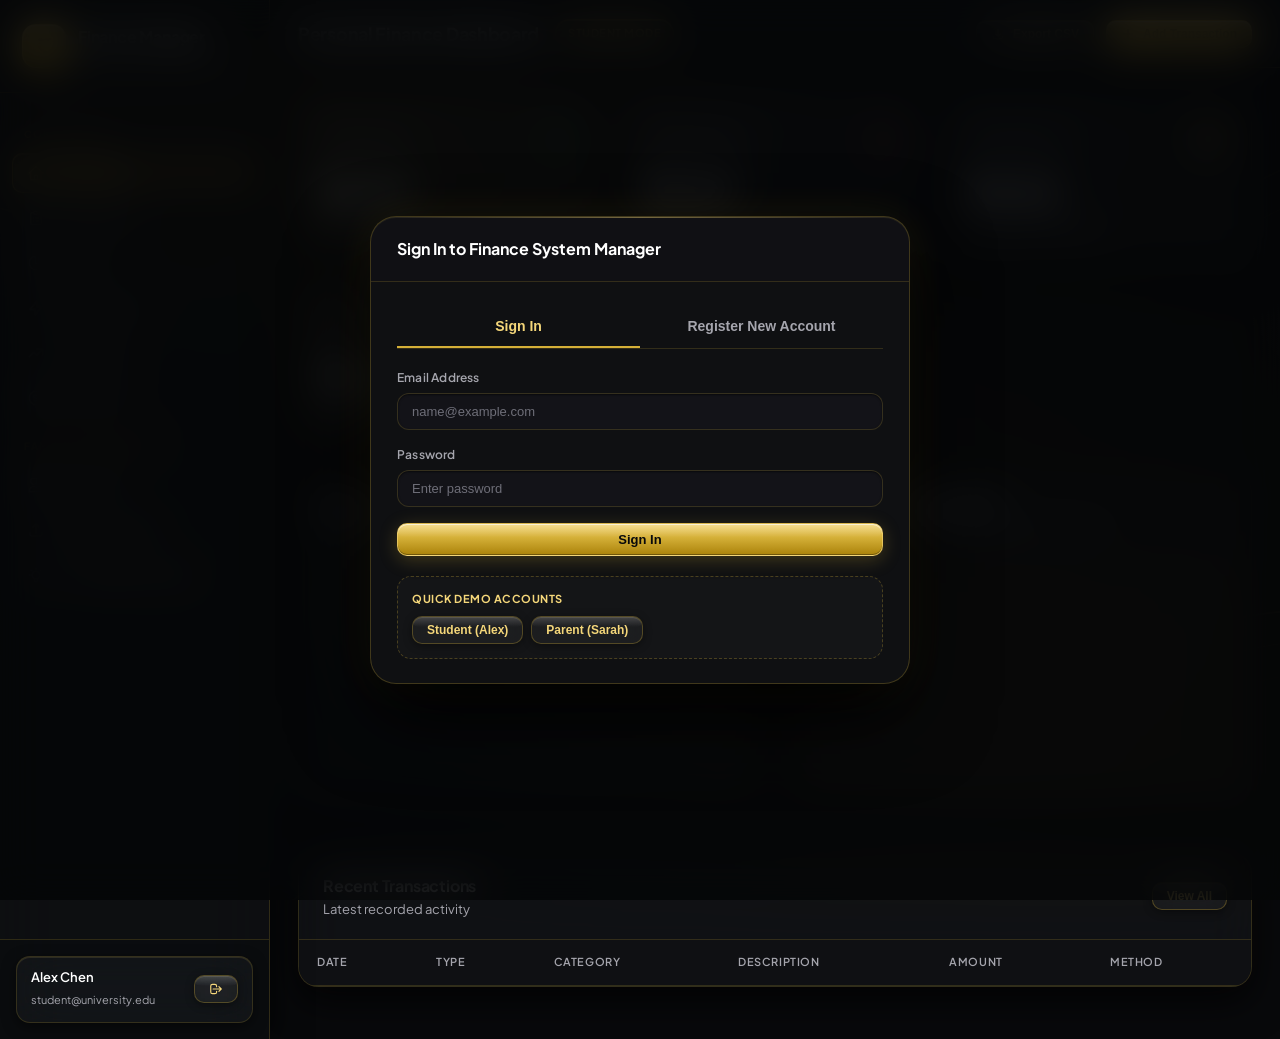
==== commit bf09b75a: "Transform UI into luxury black-and-gold fintech design with glassmorphism and flowing metallic strea" ====
--- a/backend/src/main/resources/static/index.html
+++ b/backend/src/main/resources/static/index.html
@@ -7,15 +7,37 @@
   <link rel="stylesheet" href="css/style.css">
   <link rel="preconnect" href="https://fonts.googleapis.com">
   <link rel="preconnect" href="https://fonts.gstatic.com" crossorigin>
-  <link href="https://fonts.googleapis.com/css2?family=Inter:wght@400;500;600;700;800&display=swap" rel="stylesheet">
+  <link href="https://fonts.googleapis.com/css2?family=Plus+Jakarta+Sans:wght@400;500;600;700;800&family=Inter:wght@400;500;600;700;800&display=swap" rel="stylesheet">
 </head>
 <body>
 
-  <!-- Ambient Atmospheric Glowing Orbs (Liquid Depth) -->
+  <!-- Ambient Luxury Golden Glow & Flowing Streamlines Canvas -->
   <div class="ambient-glow-mesh" aria-hidden="true">
     <div class="ambient-orb orb-primary"></div>
     <div class="ambient-orb orb-secondary"></div>
     <div class="ambient-orb orb-accent"></div>
+    <svg class="gold-waves-svg" viewBox="0 0 1440 900" preserveAspectRatio="none" fill="none">
+      <defs>
+        <linearGradient id="goldWaveGrad1" x1="0%" y1="0%" x2="100%" y2="80%">
+          <stop offset="0%" stop-color="#D4AF37" stop-opacity="0.32" />
+          <stop offset="35%" stop-color="#F5D77A" stop-opacity="0.5" />
+          <stop offset="70%" stop-color="#8F6B18" stop-opacity="0.2" />
+          <stop offset="100%" stop-color="#D4AF37" stop-opacity="0" />
+        </linearGradient>
+        <linearGradient id="goldWaveGrad2" x1="100%" y1="100%" x2="0%" y2="20%">
+          <stop offset="0%" stop-color="#F5D77A" stop-opacity="0.25" />
+          <stop offset="50%" stop-color="#D4AF37" stop-opacity="0.4" />
+          <stop offset="100%" stop-color="#8F6B18" stop-opacity="0" />
+        </linearGradient>
+      </defs>
+      <path d="M-100,180 C280,320 540,60 920,220 C1200,340 1380,180 1560,120" stroke="url(#goldWaveGrad1)" stroke-width="1.8" opacity="0.7" />
+      <path d="M-100,210 C290,350 560,90 940,250 C1220,370 1400,210 1580,150" stroke="url(#goldWaveGrad1)" stroke-width="1.2" opacity="0.5" />
+      <path d="M-100,240 C300,380 580,120 960,280 C1240,400 1420,240 1600,180" stroke="url(#goldWaveGrad1)" stroke-width="0.8" opacity="0.35" />
+      <path d="M-80,270 C310,410 600,150 980,310 C1260,430 1440,270 1620,210" stroke="url(#goldWaveGrad1)" stroke-width="0.6" opacity="0.22" />
+      <path d="M300,920 C640,680 920,860 1280,660 C1400,590 1500,620 1600,600" stroke="url(#goldWaveGrad2)" stroke-width="1.6" opacity="0.6" />
+      <path d="M320,950 C660,710 940,890 1300,690 C1420,620 1520,650 1620,630" stroke="url(#goldWaveGrad2)" stroke-width="1.0" opacity="0.4" />
+      <path d="M340,980 C680,740 960,920 1320,720 C1440,650 1540,680 1640,660" stroke="url(#goldWaveGrad2)" stroke-width="0.7" opacity="0.25" />
+    </svg>
   </div>
 
   <!-- App Main Layout -->
@@ -121,9 +143,15 @@
       </header>
 
       <!-- Persistent Parent Read-Only Alert Banner -->
-      <div class="read-only-banner" id="parent-read-only-banner" style="display: none;">
-        <span>🔒 READ-ONLY PARENT VIEW: You are reviewing approved expense records for <strong id="parent-student-name">Student</strong>. Modification operations are restricted.</span>
-        <span class="badge badge-active">LINK ACTIVE</span>
+      <div class="read-only-banner" id="parent-read-only-banner" style="display: none; align-items: center; justify-content: space-between; flex-wrap: wrap; gap: 12px;">
+        <div style="display: flex; align-items: center; gap: 10px; flex-wrap: wrap;">
+          <span>🔒 READ-ONLY PARENT VIEW: Reviewing approved records for:</span>
+          <select id="parent-student-select" class="form-control" style="width: auto; padding: 4px 12px; font-weight: 700; height: 32px; font-size: 13px; display: inline-block; background: rgba(10, 16, 36, 0.85); color: #fff; border-color: var(--primary);" onchange="onParentStudentSelected(this.value)">
+            <!-- Populated dynamically -->
+          </select>
+          <span style="font-size: 12px; color: var(--text-muted);">Modification operations restricted.</span>
+        </div>
+        <span class="badge badge-active" id="parent-link-badge">LINK ACTIVE</span>
       </div>
 
       <!-- Main Body Content -->
@@ -131,6 +159,15 @@
 
         <!-- 1. DASHBOARD VIEW -->
         <section class="app-view active-view" id="dashboard-view">
+          <!-- Parent Unlinked Notice -->
+          <div id="parent-unlinked-alert" style="display: none; background: rgba(255, 184, 77, 0.12); border: 1px solid var(--warning-border); border-radius: var(--radius-lg); padding: 18px 22px; margin-bottom: 20px; align-items: center; justify-content: space-between;">
+            <div>
+              <h4 style="color: var(--warning); font-size: 15px; font-weight: 700; margin-bottom: 4px;">⚠️ No Approved Student Link Connected</h4>
+              <p style="color: var(--text-secondary); font-size: 13px; margin: 0;">You do not currently have an active link to a Student account. Head to the <a href="javascript:navigateTo('family-view')" style="color: var(--primary); text-decoration: underline; font-weight: 600;">Family Link</a> section to send or verify an invitation.</p>
+            </div>
+            <button class="btn btn-secondary btn-sm" onclick="navigateTo('family-view')">Open Family Link</button>
+          </div>
+
           <div class="metrics-grid">
             <div class="metric-card">
               <div class="metric-header">
--- a/backend/src/main/resources/static/css/style.css
+++ b/backend/src/main/resources/static/css/style.css
@@ -1,82 +1,99 @@
 /* ==============================================================
-   Finance System Manager — Liquid Glass & Frosted Glass Design System
-   Visual Direction: Apple Liquid-Glass & Premium Fintech Glassmorphism
-   Colors: Deep Midnight (#050713), Secondary Navy (#0A1230), Royal Blue (#2563FF)
+   Finance System Manager — World-Class Luxury Fintech Design System
+   Visual Direction: Obsidian Black & Metallic Gold Glassmorphism
+   Palette:
+     Primary Background: #08090B
+     Secondary Background: #101114
+     Card Background: rgba(255, 255, 255, 0.035)
+     Primary Gold: #D4AF37
+     Bright Gold: #F5D77A
+     Deep Gold: #8F6B18
+     Primary Text: #FFFFFF
+     Secondary Text: #A5A5AD
+     Borders: rgba(212, 175, 55, 0.18)
+     Glass Effect: rgba(255, 255, 255, 0.045)
    ============================================================== */
 
 :root {
-  /* Core Background Canvas */
-  --bg-main: #050713;
-  --bg-secondary: #0A1230;
-  --bg-glass-card: rgba(11, 20, 52, 0.62);
-  --bg-glass-card-hover: rgba(15, 27, 70, 0.74);
-  --bg-glass-modal: rgba(9, 17, 44, 0.88);
-  --bg-glass-input: rgba(6, 12, 32, 0.82);
-  --bg-glass-hover: rgba(77, 141, 255, 0.09);
-  --bg-glass-subtle: rgba(255, 255, 255, 0.035);
-
-  /* Primary Brand Lighting */
-  --primary: #2563FF;
-  --primary-hover: #1d4ed8;
-  --primary-light: rgba(37, 99, 255, 0.16);
-  --electric-blue: #4D8DFF;
-  --electric-cyan: #00D2FF;
-  --accent-blue-light: #70A6FF;
-  --border-glow: rgba(77, 141, 255, 0.28);
-  --royal-gradient: linear-gradient(135deg, #2563FF 0%, #1d4ed8 100%);
-  --liquid-button-gradient: linear-gradient(180deg, #3A78FF 0%, #1A54E8 100%);
-  --liquid-button-hover: linear-gradient(180deg, #4D8DFF 0%, #2563FF 100%);
-
-  /* High-Contrast Accessible Typography */
-  --text-main: #F5F7FF;
-  --text-primary: #F5F7FF;
-  --text-secondary: #A0B0D0;
-  --text-muted: #6B7C9E;
+  /* Core Luxury Background Canvas */
+  --bg-main: #08090B;
+  --bg-secondary: #101114;
+  --bg-glass-card: rgba(255, 255, 255, 0.035);
+  --bg-glass-card-hover: rgba(255, 255, 255, 0.055);
+  --bg-glass-modal: rgba(16, 17, 20, 0.95);
+  --bg-glass-input: rgba(20, 21, 26, 0.85);
+  --bg-glass-hover: rgba(212, 175, 55, 0.08);
+  --bg-glass-subtle: rgba(255, 255, 255, 0.025);
+
+  /* Metallic Gold Brand Colors */
+  --primary: #D4AF37;
+  --primary-bright: #F5D77A;
+  --primary-deep: #8F6B18;
+  --primary-hover: #E5C158;
+  --primary-light: rgba(212, 175, 55, 0.12);
+  --electric-blue: #F5D77A;
+  --electric-cyan: #D4AF37;
+  --accent-blue-light: #F5D77A;
+  --border-glow: rgba(212, 175, 55, 0.28);
+
+  /* Metallic Gold Gradients */
+  --royal-gradient: linear-gradient(135deg, #F5D77A 0%, #D4AF37 50%, #8F6B18 100%);
+  --liquid-button-gradient: linear-gradient(180deg, #F5D77A 0%, #D4AF37 45%, #AA820A 100%);
+  --liquid-button-hover: linear-gradient(180deg, #FFF0B8 0%, #E5C158 45%, #C29618 100%);
+  --gold-pill-active: linear-gradient(135deg, rgba(212, 175, 55, 0.18) 0%, rgba(143, 107, 24, 0.28) 100%);
+
+  /* High-Contrast Luxury Typography */
+  --text-main: #FFFFFF;
+  --text-primary: #FFFFFF;
+  --text-secondary: #A5A5AD;
+  --text-muted: #6E6E78;
   --text-white: #FFFFFF;
-
-  /* Fintech Status Indicators */
-  --success: #25D695;
-  --success-light: rgba(37, 214, 149, 0.14);
-  --success-border: rgba(37, 214, 149, 0.35);
-
-  --warning: #FFB84D;
-  --warning-light: rgba(255, 184, 77, 0.14);
-  --warning-border: rgba(255, 184, 77, 0.38);
-
-  --danger: #FF5D73;
-  --danger-light: rgba(255, 93, 115, 0.14);
-  --danger-border: rgba(255, 93, 115, 0.38);
-
-  --purple: #A78BFA;
-  --purple-light: rgba(167, 139, 250, 0.14);
-
-  /* Liquid Glass Specular Borders & Highlights */
-  --border: rgba(255, 255, 255, 0.10);
-  --border-subtle: rgba(255, 255, 255, 0.06);
-  --border-focus: #4D8DFF;
-  --border-card-hover: rgba(77, 141, 255, 0.38);
-
-  /* Multi-layered Realistic Shadows with Refracted Lighting */
-  --shadow-sm: 0 2px 10px 0 rgba(0, 0, 0, 0.4);
-  --shadow-glass: inset 0 1px 0 0 rgba(255, 255, 255, 0.18), 0 12px 36px 0 rgba(0, 0, 0, 0.55), 0 0 16px 0 rgba(37, 99, 255, 0.06);
-  --shadow-glass-hover: inset 0 1px 0 0 rgba(255, 255, 255, 0.28), 0 16px 48px 0 rgba(0, 0, 0, 0.65), 0 0 28px 0 rgba(77, 141, 255, 0.22);
-  --shadow-modal: inset 0 1px 0 0 rgba(255, 255, 255, 0.28), 0 32px 80px 0 rgba(0, 0, 0, 0.85), 0 0 40px 0 rgba(37, 99, 255, 0.2);
-
-  /* Apple Liquid-Glass Backdrop Blurs */
-  --blur-card: blur(24px) saturate(190%);
-  --blur-modal: blur(32px) saturate(200%);
-  --blur-nav: blur(26px) saturate(180%);
-
-  /* Apple-Inspired Curvature Radii */
+  --text-gold: #F5D77A;
+  --text-dark: #08090B;
+
+  /* Disciplined Fintech Indicators (Green/Red used strictly for financial direction) */
+  --success: #10B981;
+  --success-light: rgba(16, 185, 129, 0.12);
+  --success-border: rgba(16, 185, 129, 0.32);
+
+  --warning: #F59E0B;
+  --warning-light: rgba(245, 158, 11, 0.12);
+  --warning-border: rgba(245, 158, 11, 0.35);
+
+  --danger: #F43F5E;
+  --danger-light: rgba(244, 63, 94, 0.12);
+  --danger-border: rgba(244, 63, 94, 0.35);
+
+  --purple: #D4AF37;
+  --purple-light: rgba(212, 175, 55, 0.12);
+
+  /* Thin Metallic Gold Borders & Specular Hairlines */
+  --border: rgba(212, 175, 55, 0.18);
+  --border-subtle: rgba(255, 255, 255, 0.05);
+  --border-focus: #D4AF37;
+  --border-card-hover: rgba(212, 175, 55, 0.42);
+
+  /* Deep Luxury Multi-layered Shadows */
+  --shadow-sm: 0 2px 10px rgba(0, 0, 0, 0.5);
+  --shadow-glass: inset 0 1px 0 rgba(245, 215, 122, 0.16), 0 14px 38px rgba(0, 0, 0, 0.75), 0 0 22px rgba(212, 175, 55, 0.03);
+  --shadow-glass-hover: inset 0 1px 0 rgba(245, 215, 122, 0.3), 0 18px 48px rgba(0, 0, 0, 0.85), 0 0 28px rgba(212, 175, 55, 0.12);
+  --shadow-modal: inset 0 1px 0 rgba(245, 215, 122, 0.28), 0 32px 80px rgba(0, 0, 0, 0.95), 0 0 45px rgba(212, 175, 55, 0.1);
+
+  /* Sophisticated Glassmorphism Blurs */
+  --blur-card: blur(24px) saturate(160%);
+  --blur-modal: blur(32px) saturate(180%);
+  --blur-nav: blur(28px) saturate(170%);
+
+  /* Curvature Radii */
   --radius-xs: 6px;
   --radius-sm: 10px;
-  --radius-md: 16px;
-  --radius-lg: 22px;
-  --radius-xl: 28px;
+  --radius-md: 14px;
+  --radius-lg: 20px;
+  --radius-xl: 26px;
   --radius-full: 9999px;
 
   --transition: all 0.24s cubic-bezier(0.16, 1, 0.3, 1);
-  --font-sans: 'Inter', -apple-system, BlinkMacSystemFont, "SF Pro Display", "Segoe UI", Roboto, sans-serif;
+  --font-sans: 'Plus Jakarta Sans', 'Inter', -apple-system, BlinkMacSystemFont, "SF Pro Display", "Segoe UI", Roboto, sans-serif;
 }
 
 * {
@@ -93,9 +110,9 @@
   font-family: var(--font-sans);
   background-color: var(--bg-main);
   background-image: 
-    radial-gradient(circle at 10% 12%, rgba(37, 99, 255, 0.12) 0%, transparent 45%),
-    radial-gradient(circle at 90% 88%, rgba(77, 141, 255, 0.09) 0%, transparent 45%),
-    radial-gradient(circle at 50% 50%, rgba(10, 18, 48, 0.65) 0%, transparent 75%);
+    radial-gradient(circle at 12% 14%, rgba(212, 175, 55, 0.07) 0%, transparent 45%),
+    radial-gradient(circle at 88% 86%, rgba(143, 107, 24, 0.08) 0%, transparent 50%),
+    radial-gradient(circle at 50% 50%, rgba(16, 17, 20, 0.85) 0%, transparent 80%);
   background-attachment: fixed;
   color: var(--text-main);
   line-height: 1.5;
@@ -107,7 +124,7 @@
 }
 
 /* ==============================================================
-   Ambient Glowing Backdrop Light Orbs (Liquid Depth Canvas)
+   Ambient Luxury Backdrop Canvas & Flowing Golden Lines
    ============================================================== */
 .ambient-glow-mesh {
   position: fixed;
@@ -120,70 +137,79 @@
 .ambient-orb {
   position: absolute;
   border-radius: 50%;
-  filter: blur(130px);
-  opacity: 0.5;
+  filter: blur(140px);
+  opacity: 0.35;
   will-change: transform;
 }
 
 .orb-primary {
+  width: 580px;
+  height: 580px;
+  top: -150px;
+  left: 10%;
+  background: radial-gradient(circle, rgba(212, 175, 55, 0.22) 0%, rgba(143, 107, 24, 0.12) 50%, transparent 80%);
+  animation: orbFloat1 24s infinite ease-in-out alternate;
+}
+
+.orb-secondary {
   width: 520px;
   height: 520px;
-  top: -120px;
-  left: 15%;
-  background: radial-gradient(circle, #1E40AF 0%, rgba(37, 99, 255, 0.45) 50%, transparent 80%);
-  animation: orbFloat1 22s infinite ease-in-out alternate;
-}
-
-.orb-secondary {
-  width: 460px;
-  height: 460px;
-  bottom: 8%;
+  bottom: 5%;
   right: 5%;
-  background: radial-gradient(circle, #0284C7 0%, rgba(77, 141, 255, 0.4) 50%, transparent 80%);
-  animation: orbFloat2 26s infinite ease-in-out alternate;
+  background: radial-gradient(circle, rgba(245, 215, 122, 0.16) 0%, rgba(212, 175, 55, 0.08) 50%, transparent 80%);
+  animation: orbFloat2 28s infinite ease-in-out alternate;
 }
 
 .orb-accent {
-  width: 400px;
-  height: 400px;
+  width: 440px;
+  height: 440px;
   top: 45%;
-  left: -100px;
-  background: radial-gradient(circle, #4338CA 0%, rgba(99, 102, 241, 0.35) 50%, transparent 80%);
-  animation: orbFloat3 18s infinite ease-in-out alternate;
+  left: -120px;
+  background: radial-gradient(circle, rgba(143, 107, 24, 0.18) 0%, rgba(212, 175, 55, 0.06) 50%, transparent 80%);
+  animation: orbFloat3 20s infinite ease-in-out alternate;
+}
+
+.gold-waves-svg {
+  position: absolute;
+  inset: 0;
+  width: 100%;
+  height: 100%;
+  pointer-events: none;
+  opacity: 0.72;
 }
 
 @keyframes orbFloat1 {
   0% { transform: translate(0, 0) scale(1); }
-  50% { transform: translate(60px, 40px) scale(1.08); }
-  100% { transform: translate(-40px, 20px) scale(0.96); }
+  50% { transform: translate(50px, 30px) scale(1.06); }
+  100% { transform: translate(-30px, 20px) scale(0.96); }
 }
 
 @keyframes orbFloat2 {
   0% { transform: translate(0, 0) scale(1); }
-  50% { transform: translate(-50px, -60px) scale(1.12); }
-  100% { transform: translate(30px, -20px) scale(0.94); }
+  50% { transform: translate(-40px, -50px) scale(1.08); }
+  100% { transform: translate(30px, -15px) scale(0.95); }
 }
 
 @keyframes orbFloat3 {
-  0% { transform: translate(0, 0) scale(0.95); }
-  50% { transform: translate(40px, -30px) scale(1.05); }
-  100% { transform: translate(-20px, 40px) scale(1); }
+  0% { transform: translate(0, 0) scale(0.96); }
+  50% { transform: translate(35px, -25px) scale(1.04); }
+  100% { transform: translate(-15px, 35px) scale(1); }
 }
 
 /* Custom High-Precision Scrollbars */
 ::-webkit-scrollbar {
-  width: 7px;
-  height: 7px;
+  width: 6px;
+  height: 6px;
 }
 ::-webkit-scrollbar-track {
-  background: rgba(5, 7, 19, 0.8);
+  background: rgba(8, 9, 11, 0.9);
 }
 ::-webkit-scrollbar-thumb {
-  background: rgba(77, 141, 255, 0.28);
+  background: rgba(212, 175, 55, 0.28);
   border-radius: var(--radius-full);
 }
 ::-webkit-scrollbar-thumb:hover {
-  background: rgba(77, 141, 255, 0.5);
+  background: rgba(245, 215, 122, 0.55);
 }
 
 /* ==============================================================
@@ -197,15 +223,15 @@
 }
 
 /* ==============================================================
-   Sidebar / Frosted Navigation Rail
+   Sidebar / Luxury Frosted Navigation Rail
    ============================================================== */
 .sidebar {
   width: 270px;
-  background: rgba(8, 15, 42, 0.72);
+  background: rgba(16, 17, 20, 0.78);
   backdrop-filter: var(--blur-modal);
   -webkit-backdrop-filter: var(--blur-modal);
   border-right: 1px solid var(--border);
-  box-shadow: 4px 0 24px rgba(0, 0, 0, 0.35);
+  box-shadow: 4px 0 28px rgba(0, 0, 0, 0.65);
   color: var(--text-secondary);
   display: flex;
   flex-direction: column;
@@ -231,22 +257,22 @@
   left: 20px;
   right: 20px;
   height: 1px;
-  background: linear-gradient(90deg, transparent, rgba(77, 141, 255, 0.35), transparent);
+  background: linear-gradient(90deg, transparent, rgba(212, 175, 55, 0.4), transparent);
 }
 
 .brand-icon {
-  width: 42px;
-  height: 42px;
+  width: 44px;
+  height: 44px;
   background: var(--liquid-button-gradient);
   border-radius: var(--radius-md);
   display: flex;
   align-items: center;
   justify-content: center;
-  font-size: 20px;
+  font-size: 21px;
   font-weight: 800;
-  color: var(--text-white);
-  box-shadow: inset 0 1px 0 rgba(255, 255, 255, 0.4), 0 0 20px rgba(37, 99, 255, 0.55);
-  border: 1px solid rgba(255, 255, 255, 0.25);
+  color: var(--text-dark);
+  box-shadow: inset 0 1px 0 rgba(255, 255, 255, 0.6), 0 4px 16px rgba(212, 175, 55, 0.35);
+  border: 1px solid rgba(245, 215, 122, 0.6);
   flex-shrink: 0;
 }
 
@@ -254,14 +280,14 @@
   font-size: 16px;
   font-weight: 700;
   color: var(--text-main);
-  letter-spacing: -0.3px;
+  letter-spacing: -0.2px;
   line-height: 1.2;
 }
 
 .brand-info p {
   font-size: 11px;
   color: var(--text-secondary);
-  letter-spacing: 0.2px;
+  letter-spacing: 0.3px;
   margin-top: 2px;
 }
 
@@ -278,9 +304,9 @@
   font-size: 10px;
   font-weight: 700;
   text-transform: uppercase;
-  color: #5d759e;
+  color: var(--primary-deep);
   padding: 16px 12px 6px;
-  letter-spacing: 0.8px;
+  letter-spacing: 0.9px;
 }
 
 .nav-item {
@@ -304,26 +330,26 @@
 
 .nav-item:hover {
   background: var(--bg-glass-hover);
-  color: var(--text-main);
-  border-color: rgba(77, 141, 255, 0.18);
+  color: var(--text-gold);
+  border-color: rgba(212, 175, 55, 0.25);
   transform: translateX(2px);
 }
 
-/* Liquid Pill Active Navigation State */
+/* Luxury Gold Pill Active Navigation State */
 .nav-item.active {
-  background: linear-gradient(135deg, rgba(37, 99, 255, 0.92) 0%, rgba(29, 78, 216, 0.92) 100%);
-  color: var(--text-white);
+  background: var(--gold-pill-active);
+  color: #F5D77A;
   font-weight: 600;
   box-shadow: 
-    inset 0 1px 0 rgba(255, 255, 255, 0.35),
-    0 4px 18px rgba(37, 99, 255, 0.45),
-    0 0 10px rgba(77, 141, 255, 0.35);
-  border: 1px solid rgba(255, 255, 255, 0.25);
+    inset 0 1px 0 rgba(245, 215, 122, 0.25),
+    0 4px 16px rgba(0, 0, 0, 0.45),
+    0 0 12px rgba(212, 175, 55, 0.15);
+  border: 1px solid rgba(212, 175, 55, 0.45);
 }
 
 .nav-item.active svg {
-  color: #FFFFFF;
-  filter: drop-shadow(0 0 6px rgba(255, 255, 255, 0.5));
+  color: #F5D77A;
+  filter: drop-shadow(0 0 6px rgba(212, 175, 55, 0.45));
 }
 
 .nav-item svg {
@@ -337,14 +363,14 @@
 .sidebar-footer {
   padding: 16px;
   border-top: 1px solid var(--border);
-  background: rgba(5, 9, 24, 0.55);
+  background: rgba(10, 11, 14, 0.65);
 }
 
 .user-profile-badge {
-  background: rgba(13, 24, 60, 0.65);
+  background: rgba(255, 255, 255, 0.035);
   backdrop-filter: var(--blur-card);
   border: 1px solid var(--border);
-  box-shadow: inset 0 1px 0 rgba(255, 255, 255, 0.12), 0 4px 12px rgba(0, 0, 0, 0.3);
+  box-shadow: inset 0 1px 0 rgba(245, 215, 122, 0.12), 0 4px 14px rgba(0, 0, 0, 0.5);
   border-radius: var(--radius-md);
   padding: 12px 14px;
   display: flex;
@@ -369,8 +395,8 @@
   display: none;
   position: fixed;
   inset: 0;
-  background: rgba(2, 5, 14, 0.75);
-  backdrop-filter: blur(8px);
+  background: rgba(4, 5, 7, 0.85);
+  backdrop-filter: blur(10px);
   z-index: 45;
 }
 
@@ -387,11 +413,11 @@
 
 .top-header {
   height: 68px;
-  background: rgba(8, 15, 42, 0.72);
+  background: rgba(16, 17, 20, 0.78);
   backdrop-filter: var(--blur-nav);
   -webkit-backdrop-filter: var(--blur-nav);
   border-bottom: 1px solid var(--border);
-  box-shadow: 0 4px 20px rgba(0, 0, 0, 0.3);
+  box-shadow: 0 4px 24px rgba(0, 0, 0, 0.55);
   display: flex;
   align-items: center;
   justify-content: space-between;
@@ -409,7 +435,7 @@
 
 .menu-toggle-btn {
   display: none;
-  background: rgba(17, 27, 58, 0.65);
+  background: rgba(255, 255, 255, 0.04);
   border: 1px solid var(--border);
   color: var(--text-main);
   padding: 6px 10px;
@@ -419,8 +445,8 @@
 }
 
 .menu-toggle-btn:hover {
-  background: rgba(77, 141, 255, 0.15);
-  border-color: var(--electric-blue);
+  background: rgba(212, 175, 55, 0.12);
+  border-color: var(--primary);
 }
 
 .header-title {
@@ -436,7 +462,7 @@
   gap: 12px;
 }
 
-/* Role Badges — Frosted Jewel Pills */
+/* Role Badges — Luxury Gold Jewel Pills */
 .role-badge {
   padding: 5px 12px;
   border-radius: var(--radius-full);
@@ -451,24 +477,24 @@
 }
 
 .role-badge.student {
-  background: var(--success-light);
-  color: var(--success);
-  border: 1px solid var(--success-border);
-  box-shadow: inset 0 1px 0 rgba(255, 255, 255, 0.2), 0 0 14px rgba(37, 214, 149, 0.2);
+  background: rgba(212, 175, 55, 0.12);
+  color: #F5D77A;
+  border: 1px solid rgba(212, 175, 55, 0.38);
+  box-shadow: inset 0 1px 0 rgba(245, 215, 122, 0.25), 0 0 12px rgba(212, 175, 55, 0.15);
 }
 
 .role-badge.parent {
-  background: var(--purple-light);
-  color: var(--purple);
-  border: 1px solid rgba(167, 139, 250, 0.35);
-  box-shadow: inset 0 1px 0 rgba(255, 255, 255, 0.2), 0 0 14px rgba(167, 139, 250, 0.2);
+  background: rgba(255, 255, 255, 0.06);
+  color: #E2E8F0;
+  border: 1px solid rgba(212, 175, 55, 0.25);
+  box-shadow: inset 0 1px 0 rgba(255, 255, 255, 0.15);
 }
 
 /* Persistent Parent Read-Only Alert Banner */
 .read-only-banner {
-  background: rgba(37, 99, 255, 0.12);
+  background: rgba(212, 175, 55, 0.08);
   backdrop-filter: var(--blur-card);
-  border-bottom: 1px solid rgba(77, 141, 255, 0.25);
+  border-bottom: 1px solid rgba(212, 175, 55, 0.25);
   color: var(--text-main);
   padding: 12px 28px;
   font-size: 13px;
@@ -476,22 +502,22 @@
   display: flex;
   align-items: center;
   justify-content: space-between;
-  box-shadow: inset 0 -1px 0 rgba(77, 141, 255, 0.15);
+  box-shadow: inset 0 -1px 0 rgba(212, 175, 55, 0.12);
 }
 
 .read-only-banner strong {
-  color: var(--electric-blue);
-}
-
-/* ==============================================================
-   Liquid Glass Buttons & Controls
+  color: #F5D77A;
+}
+
+/* ==============================================================
+   Luxury Brushed Gold Buttons & Controls
    ============================================================== */
 .btn {
   display: inline-flex;
   align-items: center;
   justify-content: center;
   gap: 8px;
-  padding: 8px 16px;
+  padding: 8px 18px;
   font-size: 13px;
   font-weight: 600;
   border-radius: var(--radius-sm);
@@ -510,78 +536,84 @@
   left: 0;
   right: 0;
   height: 40%;
-  background: linear-gradient(180deg, rgba(255, 255, 255, 0.15) 0%, transparent 100%);
+  background: linear-gradient(180deg, rgba(255, 255, 255, 0.18) 0%, transparent 100%);
   pointer-events: none;
   border-radius: inherit;
 }
 
+/* Primary Brushed Metallic Gold Button */
 .btn-primary {
   background: var(--liquid-button-gradient);
-  color: var(--text-white);
-  border: 1px solid rgba(255, 255, 255, 0.22);
+  color: #08090B;
+  font-weight: 700;
+  border: 1px solid rgba(245, 215, 122, 0.6);
   box-shadow: 
-    inset 0 1px 0 0 rgba(255, 255, 255, 0.35),
-    0 4px 16px 0 rgba(37, 99, 255, 0.45);
+    inset 0 1px 0 0 rgba(255, 255, 255, 0.6),
+    inset 0 -1px 0 0 rgba(0, 0, 0, 0.35),
+    0 4px 18px 0 rgba(212, 175, 55, 0.25);
 }
 
 .btn-primary:hover {
   background: var(--liquid-button-hover);
   box-shadow: 
-    inset 0 1px 0 0 rgba(255, 255, 255, 0.45),
-    0 6px 22px 0 rgba(37, 99, 255, 0.6);
+    inset 0 1px 0 0 rgba(255, 255, 255, 0.75),
+    0 6px 24px 0 rgba(212, 175, 55, 0.45);
   transform: translateY(-1px);
-}
-
+  color: #050608;
+}
+
+/* Secondary Dark Obsidian Glass Button with Metallic Gold Border */
 .btn-secondary {
-  background: rgba(14, 25, 60, 0.65);
-  color: var(--text-main);
-  border: 1px solid var(--border);
+  background: rgba(255, 255, 255, 0.035);
+  color: var(--text-gold);
+  border: 1px solid rgba(212, 175, 55, 0.3);
   backdrop-filter: blur(12px);
-  box-shadow: inset 0 1px 0 rgba(255, 255, 255, 0.12), 0 2px 8px rgba(0, 0, 0, 0.3);
+  box-shadow: inset 0 1px 0 rgba(245, 215, 122, 0.12), 0 2px 8px rgba(0, 0, 0, 0.4);
 }
 
 .btn-secondary:hover {
-  background: rgba(24, 40, 92, 0.75);
-  border-color: rgba(77, 141, 255, 0.4);
-  color: var(--text-white);
+  background: rgba(212, 175, 55, 0.1);
+  border-color: #D4AF37;
+  color: #FFFFFF;
   transform: translateY(-1px);
 }
 
 .btn-success {
-  background: linear-gradient(180deg, #2EDDA0 0%, #17B87C 100%);
-  color: #032014;
+  background: linear-gradient(180deg, #10B981 0%, #059669 100%);
+  color: #FFFFFF;
   font-weight: 700;
-  border: 1px solid rgba(255, 255, 255, 0.3);
-  box-shadow: 
-    inset 0 1px 0 rgba(255, 255, 255, 0.4),
-    0 4px 16px rgba(37, 214, 149, 0.4);
-}
-
-.btn-success:hover {
-  box-shadow: 
-    inset 0 1px 0 rgba(255, 255, 255, 0.5),
-    0 6px 22px rgba(37, 214, 149, 0.6);
-  transform: translateY(-1px);
-}
-
-.btn-danger {
-  background: linear-gradient(180deg, #FF6F83 0%, #E0354E 100%);
-  color: var(--text-white);
   border: 1px solid rgba(255, 255, 255, 0.25);
   box-shadow: 
     inset 0 1px 0 rgba(255, 255, 255, 0.35),
-    0 4px 16px rgba(255, 93, 115, 0.4);
+    0 4px 16px rgba(16, 185, 129, 0.35);
+}
+
+.btn-success:hover {
+  box-shadow: 
+    inset 0 1px 0 rgba(255, 255, 255, 0.45),
+    0 6px 22px rgba(16, 185, 129, 0.5);
+  transform: translateY(-1px);
+}
+
+.btn-danger {
+  background: linear-gradient(180deg, #F43F5E 0%, #BE123C 100%);
+  color: #FFFFFF;
+  font-weight: 700;
+  border: 1px solid rgba(255, 255, 255, 0.22);
+  box-shadow: 
+    inset 0 1px 0 rgba(255, 255, 255, 0.35),
+    0 4px 16px rgba(244, 63, 94, 0.35);
 }
 
 .btn-danger:hover {
   box-shadow: 
     inset 0 1px 0 rgba(255, 255, 255, 0.45),
-    0 6px 22px rgba(255, 93, 115, 0.6);
+    0 6px 22px rgba(244, 63, 94, 0.5);
   transform: translateY(-1px);
 }
 
 .btn-sm {
-  padding: 6px 12px;
+  padding: 6px 14px;
   font-size: 12px;
 }
 
@@ -639,7 +671,7 @@
   overflow: hidden;
 }
 
-/* Liquid Specular Sheen on Top of Glass Cards */
+/* Specular Metallic Hairline on Top of Cards */
 .metric-card::before {
   content: "";
   position: absolute;
@@ -647,14 +679,14 @@
   left: 0;
   right: 0;
   height: 1px;
-  background: linear-gradient(90deg, transparent, rgba(255, 255, 255, 0.28), transparent);
+  background: linear-gradient(90deg, transparent 0%, rgba(245, 215, 122, 0.35) 50%, transparent 100%);
 }
 
 .metric-card::after {
   content: "";
   position: absolute;
   inset: 0;
-  background: linear-gradient(135deg, rgba(255, 255, 255, 0.04) 0%, transparent 60%);
+  background: linear-gradient(135deg, rgba(255, 255, 255, 0.025) 0%, transparent 60%);
   pointer-events: none;
 }
 
@@ -689,8 +721,8 @@
   display: flex;
   align-items: center;
   justify-content: center;
-  border: 1px solid rgba(255, 255, 255, 0.14);
-  box-shadow: inset 0 1px 0 rgba(255, 255, 255, 0.25);
+  border: 1px solid rgba(212, 175, 55, 0.25);
+  box-shadow: inset 0 1px 0 rgba(245, 215, 122, 0.2);
   flex-shrink: 0;
 }
 
@@ -734,11 +766,11 @@
   left: 0;
   right: 0;
   height: 1px;
-  background: linear-gradient(90deg, transparent, rgba(255, 255, 255, 0.22), transparent);
+  background: linear-gradient(90deg, transparent 0%, rgba(245, 215, 122, 0.3) 50%, transparent 100%);
 }
 
 .card:hover {
-  border-color: rgba(77, 141, 255, 0.3);
+  border-color: rgba(212, 175, 55, 0.35);
 }
 
 .card-header {
@@ -747,7 +779,7 @@
   display: flex;
   align-items: center;
   justify-content: space-between;
-  background: rgba(11, 20, 52, 0.5);
+  background: rgba(16, 17, 20, 0.65);
   position: relative;
 }
 
@@ -799,7 +831,7 @@
 }
 
 th {
-  background: rgba(10, 18, 48, 0.85);
+  background: rgba(16, 17, 20, 0.92);
   color: var(--text-secondary);
   font-weight: 600;
   padding: 14px 18px;
@@ -811,7 +843,7 @@
 
 td {
   padding: 15px 18px;
-  border-bottom: 1px solid rgba(255, 255, 255, 0.05);
+  border-bottom: 1px solid rgba(255, 255, 255, 0.04);
   color: var(--text-main);
   transition: var(--transition);
 }
@@ -825,7 +857,7 @@
 }
 
 tr:hover td {
-  background: rgba(77, 141, 255, 0.08);
+  background: rgba(212, 175, 55, 0.035);
 }
 
 /* Badges */
@@ -895,20 +927,20 @@
   background: var(--bg-glass-input);
   color: var(--text-main);
   transition: var(--transition);
-  box-shadow: inset 0 1px 2px rgba(0, 0, 0, 0.3);
+  box-shadow: inset 0 1px 2px rgba(0, 0, 0, 0.5);
 }
 
 .form-control:focus {
   outline: none;
   border-color: var(--border-focus);
   box-shadow: 
-    0 0 0 3px rgba(77, 141, 255, 0.3),
-    inset 0 1px 2px rgba(0, 0, 0, 0.4);
-  background: rgba(12, 22, 54, 0.95);
+    0 0 0 3px rgba(212, 175, 55, 0.25),
+    inset 0 1px 2px rgba(0, 0, 0, 0.6);
+  background: rgba(22, 23, 28, 0.95);
 }
 
 .form-control::placeholder {
-  color: #556b92;
+  color: #6E6E78;
 }
 
 select.form-control option {
@@ -937,9 +969,9 @@
 .modal-overlay {
   position: fixed;
   inset: 0;
-  background: rgba(2, 5, 14, 0.78);
-  backdrop-filter: blur(18px);
-  -webkit-backdrop-filter: blur(18px);
+  background: rgba(4, 5, 7, 0.82);
+  backdrop-filter: blur(20px);
+  -webkit-backdrop-filter: blur(20px);
   display: none;
   align-items: center;
   justify-content: center;
@@ -955,7 +987,7 @@
   background: var(--bg-glass-modal);
   backdrop-filter: var(--blur-modal);
   -webkit-backdrop-filter: var(--blur-modal);
-  border: 1px solid rgba(255, 255, 255, 0.18);
+  border: 1px solid rgba(212, 175, 55, 0.25);
   border-radius: var(--radius-xl);
   width: 100%;
   max-width: 540px;
@@ -972,7 +1004,7 @@
   left: 0;
   right: 0;
   height: 1px;
-  background: linear-gradient(90deg, transparent, rgba(255, 255, 255, 0.35), transparent);
+  background: linear-gradient(90deg, transparent 0%, rgba(245, 215, 122, 0.4) 50%, transparent 100%);
 }
 
 @keyframes modalScale {
@@ -986,7 +1018,7 @@
   display: flex;
   align-items: center;
   justify-content: space-between;
-  background: rgba(12, 22, 56, 0.6);
+  background: rgba(16, 17, 20, 0.75);
 }
 
 .modal-header h3 {
@@ -1024,7 +1056,7 @@
 
 .modal-footer {
   padding: 18px 26px;
-  background: rgba(12, 22, 56, 0.6);
+  background: rgba(16, 17, 20, 0.75);
   border-top: 1px solid var(--border);
   display: flex;
   justify-content: flex-end;
@@ -1045,13 +1077,13 @@
 }
 
 .toast {
-  background: rgba(12, 22, 52, 0.94);
+  background: rgba(16, 17, 20, 0.95);
   backdrop-filter: var(--blur-card);
   border-radius: var(--radius-md);
   padding: 14px 18px;
   box-shadow: 
-    inset 0 1px 0 rgba(255, 255, 255, 0.2),
-    0 12px 36px rgba(0, 0, 0, 0.65);
+    inset 0 1px 0 rgba(245, 215, 122, 0.2),
+    0 14px 38px rgba(0, 0, 0, 0.85);
   border: 1px solid var(--border);
   border-left: 4px solid var(--primary);
   display: flex;
@@ -1097,13 +1129,13 @@
 }
 
 .auth-tab-btn.active {
-  color: var(--electric-blue);
-  border-bottom-color: var(--electric-blue);
+  color: var(--primary-bright);
+  border-bottom-color: var(--primary);
 }
 
 .quick-demo-box {
-  background: rgba(10, 18, 44, 0.7);
-  border: 1px dashed rgba(77, 141, 255, 0.28);
+  background: rgba(255, 255, 255, 0.025);
+  border: 1px dashed rgba(212, 175, 55, 0.28);
   border-radius: var(--radius-md);
   padding: 14px;
   margin-top: 20px;
@@ -1112,7 +1144,7 @@
 .quick-demo-box h5 {
   font-size: 11px;
   font-weight: 700;
-  color: var(--electric-blue);
+  color: var(--primary-bright);
   text-transform: uppercase;
   margin-bottom: 8px;
   letter-spacing: 0.5px;
@@ -1138,7 +1170,7 @@
 .sub-nav-btn {
   padding: 9px 18px;
   border-radius: var(--radius-md);
-  background: rgba(14, 25, 60, 0.5);
+  background: rgba(255, 255, 255, 0.035);
   border: 1px solid var(--border);
   font-size: 13px;
   font-weight: 600;
@@ -1150,17 +1182,18 @@
 
 .sub-nav-btn:hover {
   background: var(--bg-glass-hover);
-  color: var(--text-main);
-  border-color: var(--electric-blue);
+  color: var(--text-gold);
+  border-color: rgba(212, 175, 55, 0.35);
 }
 
 .sub-nav-btn.active {
   background: var(--liquid-button-gradient);
-  color: var(--text-white);
-  border-color: rgba(255, 255, 255, 0.25);
+  color: #08090B;
+  font-weight: 700;
+  border-color: rgba(245, 215, 122, 0.6);
   box-shadow: 
-    inset 0 1px 0 rgba(255, 255, 255, 0.35),
-    0 4px 16px rgba(37, 99, 255, 0.45);
+    inset 0 1px 0 rgba(255, 255, 255, 0.5),
+    0 4px 16px rgba(212, 175, 55, 0.25);
 }
 
 .intel-panel {
@@ -1175,8 +1208,8 @@
 .progress-bar-bg {
   width: 100%;
   height: 8px;
-  background: rgba(6, 12, 32, 0.9);
-  border: 1px solid rgba(77, 141, 255, 0.18);
+  background: rgba(16, 17, 20, 0.9);
+  border: 1px solid rgba(212, 175, 55, 0.18);
   border-radius: var(--radius-full);
   overflow: hidden;
   margin-top: 8px;
@@ -1184,24 +1217,24 @@
 
 .progress-bar-fill {
   height: 100%;
-  background: linear-gradient(90deg, #2563FF, #4D8DFF);
+  background: linear-gradient(90deg, #8F6B18, #D4AF37, #F5D77A);
   border-radius: var(--radius-full);
   transition: width 0.4s ease;
-  box-shadow: 0 0 12px rgba(37, 99, 255, 0.6);
+  box-shadow: 0 0 10px rgba(212, 175, 55, 0.4);
 }
 
 .progress-bar-fill.over {
-  background: linear-gradient(90deg, #FF5D73, #dc2626);
-  box-shadow: 0 0 12px rgba(255, 93, 115, 0.6);
+  background: linear-gradient(90deg, #E11D48, #F43F5E);
+  box-shadow: 0 0 10px rgba(244, 63, 94, 0.4);
 }
 
 .progress-bar-fill.warning {
-  background: linear-gradient(90deg, #FFB84D, #f59e0b);
-  box-shadow: 0 0 12px rgba(255, 184, 77, 0.6);
-}
-
-/* ==============================================================
-   Frosted Liquid AI Conversational Interface
+  background: linear-gradient(90deg, #D97706, #F59E0B);
+  box-shadow: 0 0 10px rgba(245, 158, 11, 0.4);
+}
+
+/* ==============================================================
+   Luxury Frosted AI Conversational Interface ("Shyam's Finance AI")
    ============================================================== */
 .chat-container {
   display: flex;
@@ -1209,7 +1242,7 @@
   height: 520px;
   border: 1px solid var(--border);
   border-radius: var(--radius-xl);
-  background: rgba(9, 17, 44, 0.78);
+  background: rgba(16, 17, 20, 0.88);
   backdrop-filter: var(--blur-card);
   -webkit-backdrop-filter: var(--blur-card);
   overflow: hidden;
@@ -1224,7 +1257,7 @@
   left: 0;
   right: 0;
   height: 1px;
-  background: linear-gradient(90deg, transparent, rgba(255, 255, 255, 0.28), transparent);
+  background: linear-gradient(90deg, transparent 0%, rgba(245, 215, 122, 0.35) 50%, transparent 100%);
 }
 
 .chat-header-bar {
@@ -1232,7 +1265,7 @@
   align-items: center;
   justify-content: space-between;
   padding: 14px 20px;
-  background: rgba(12, 22, 56, 0.65);
+  background: rgba(12, 13, 16, 0.85);
   border-bottom: 1px solid var(--border);
 }
 
@@ -1255,27 +1288,27 @@
   word-break: break-word;
 }
 
-/* AI Bot Bubble: Translucent Frosted Dark Glass */
+/* AI Bot Bubble: Translucent Frosted Dark Glass with Gold Hairline */
 .chat-bubble.bot {
-  background: rgba(14, 25, 62, 0.76);
+  background: rgba(255, 255, 255, 0.035);
   backdrop-filter: blur(16px);
-  border: 1px solid rgba(255, 255, 255, 0.12);
+  border: 1px solid rgba(212, 175, 55, 0.18);
   box-shadow: 
-    inset 0 1px 0 rgba(255, 255, 255, 0.15),
-    0 4px 18px rgba(0, 0, 0, 0.3);
+    inset 0 1px 0 rgba(245, 215, 122, 0.12),
+    0 4px 18px rgba(0, 0, 0, 0.4);
   color: var(--text-main);
   align-self: flex-start;
   border-bottom-left-radius: 4px;
 }
 
-/* User Bubble: Liquid Royal Blue Frosted Glass */
+/* User Bubble: Brushed Gold Jewel Tone */
 .chat-bubble.user {
-  background: linear-gradient(135deg, rgba(37, 99, 255, 0.92) 0%, rgba(29, 78, 216, 0.92) 100%);
-  border: 1px solid rgba(255, 255, 255, 0.24);
+  background: linear-gradient(135deg, rgba(212, 175, 55, 0.22) 0%, rgba(143, 107, 24, 0.32) 100%);
+  border: 1px solid rgba(245, 215, 122, 0.42);
   box-shadow: 
-    inset 0 1px 0 rgba(255, 255, 255, 0.38),
-    0 4px 18px rgba(37, 99, 255, 0.4);
-  color: var(--text-white);
+    inset 0 1px 0 rgba(245, 215, 122, 0.3),
+    0 4px 18px rgba(0, 0, 0, 0.4);
+  color: #FFFFFF;
   align-self: flex-end;
   border-bottom-right-radius: 4px;
 }
@@ -1285,7 +1318,7 @@
   font-weight: 700;
   margin-top: 6px;
   margin-bottom: 8px;
-  color: var(--accent-blue-light);
+  color: var(--primary-bright);
 }
 
 .chat-bubble.bot ul, .chat-bubble.bot ol {
@@ -1311,8 +1344,8 @@
   height: 7px;
   margin-right: 5px;
   border-radius: 50%;
-  background-color: var(--electric-blue);
-  box-shadow: 0 0 8px rgba(77, 141, 255, 0.8);
+  background-color: var(--primary);
+  box-shadow: 0 0 8px rgba(212, 175, 55, 0.8);
   animation: typingBounce 1.4s infinite ease-in-out both;
 }
 
@@ -1327,7 +1360,7 @@
 .chat-input-bar {
   padding: 14px 18px;
   border-top: 1px solid var(--border);
-  background: rgba(8, 15, 38, 0.75);
+  background: rgba(12, 13, 16, 0.85);
   display: flex;
   gap: 10px;
 }
@@ -1337,25 +1370,25 @@
    ============================================================== */
 @supports not (backdrop-filter: blur(20px)) {
   body {
-    background-color: #070D1E;
+    background-color: #08090B;
   }
   .sidebar {
-    background: #091228;
+    background: #101114;
   }
   .top-header {
-    background: #0A142D;
+    background: #101114;
   }
   .card, .metric-card {
-    background: #0D1938;
+    background: #121317;
   }
   .modal-box {
-    background: #0B1634;
+    background: #101114;
   }
   .chat-container {
-    background: #0B1634;
+    background: #101114;
   }
   .chat-bubble.bot {
-    background: #112046;
+    background: #15161A;
   }
 }
 
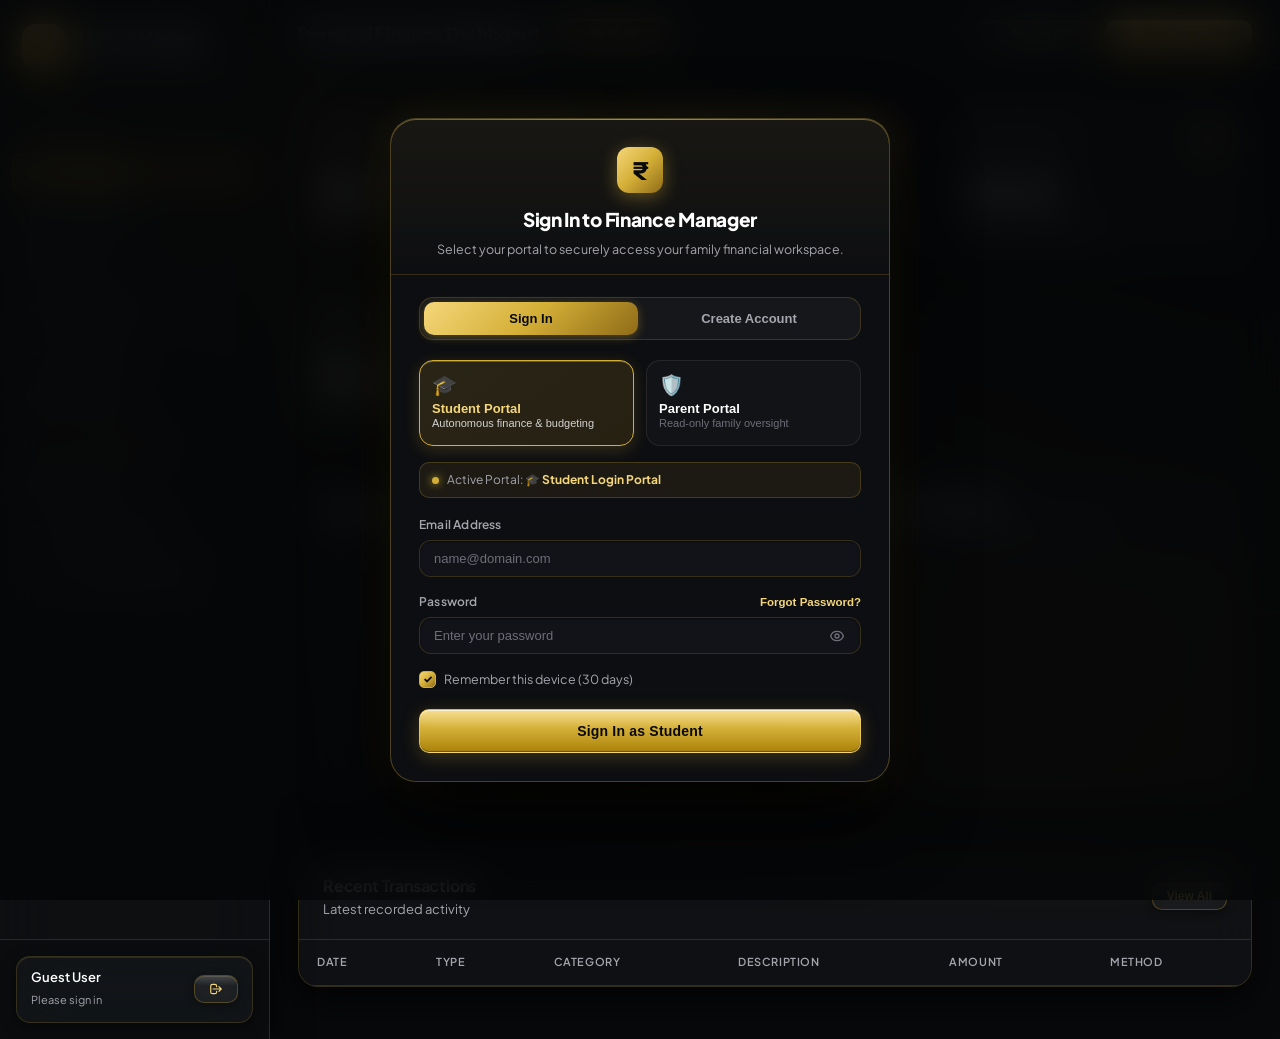
==== commit 5f0aac23: "feat(auth): remove demo accounts, implement segregated Student/Parent authentication, role validatio" ====
--- a/backend/src/main/resources/static/index.html
+++ b/backend/src/main/resources/static/index.html
@@ -105,8 +105,8 @@
       <div class="sidebar-footer">
         <div class="user-profile-badge">
           <div class="user-meta">
-            <h4 id="user-display-name">Alex Chen</h4>
-            <span id="user-email">student@university.edu</span>
+            <h4 id="user-display-name">Guest User</h4>
+            <span id="user-email">Please sign in</span>
           </div>
           <button class="btn btn-secondary btn-sm" id="btn-logout" title="Log out">
             <svg width="14" height="14" fill="none" stroke="currentColor" stroke-width="2" viewBox="0 0 24 24"><path stroke-linecap="round" stroke-linejoin="round" d="M17 16l4-4m0 0l-4-4m4 4H7m6 4v1a3 3 0 01-3 3H6a3 3 0 01-3-3V7a3 3 0 013-3h4a3 3 0 013 3v1"/></svg>
@@ -920,61 +920,216 @@
 
   <!-- AUTH MODAL -->
   <div class="modal-overlay" id="auth-modal">
-    <div class="modal-box">
-      <div class="modal-header">
-        <h3 id="auth-modal-title">Sign In to Finance System Manager</h3>
-      </div>
-      <div class="modal-body">
-        <div class="auth-tabs">
-          <button class="auth-tab-btn active" id="tab-login" onclick="switchAuthTab('login')">Sign In</button>
-          <button class="auth-tab-btn" id="tab-register" onclick="switchAuthTab('register')">Register New Account</button>
-        </div>
-
-        <!-- Login Form -->
-        <form id="login-form" onsubmit="handleLoginSubmit(event)">
-          <div class="form-group">
-            <label class="form-label">Email Address</label>
-            <input type="email" class="form-control" id="login-email" required placeholder="name@example.com">
-          </div>
-          <div class="form-group">
-            <label class="form-label">Password</label>
-            <input type="password" class="form-control" id="login-password" required placeholder="Enter password">
-          </div>
-          <button type="submit" class="btn btn-primary" style="width: 100%;">Sign In</button>
-        </form>
-
-        <!-- Register Form -->
-        <form id="register-form" style="display: none;" onsubmit="handleRegisterSubmit(event)">
-          <div class="form-group">
-            <label class="form-label">Account Role</label>
-            <select class="form-control" id="register-role" required>
-              <option value="STUDENT">Student (Full financial control & ownership)</option>
-              <option value="PARENT">Parent (Read-only visibility upon student approval)</option>
-            </select>
-          </div>
-          <div class="form-group">
-            <label class="form-label">Full Name</label>
-            <input type="text" class="form-control" id="register-name" required placeholder="e.g. Alex Chen">
-          </div>
-          <div class="form-group">
-            <label class="form-label">Email Address</label>
-            <input type="email" class="form-control" id="register-email" required placeholder="name@university.edu">
-          </div>
-          <div class="form-group">
-            <label class="form-label">Password (minimum 6 characters)</label>
-            <input type="password" class="form-control" id="register-password" required minlength="6" placeholder="Create a password">
-          </div>
-          <button type="submit" class="btn btn-primary" style="width: 100%;">Create Account</button>
-        </form>
-
-        <!-- Quick Demo Fill Helper -->
-        <div class="quick-demo-box">
-          <h5>Quick Demo Accounts</h5>
-          <div class="quick-demo-btns">
-            <button type="button" class="btn btn-secondary btn-sm" onclick="quickFillDemo('student')">Student (Alex)</button>
-            <button type="button" class="btn btn-secondary btn-sm" onclick="quickFillDemo('parent')">Parent (Sarah)</button>
-          </div>
-        </div>
+    <div class="modal-box auth-modal-box">
+      <!-- Luxury Gold Emblem & Brand Header -->
+      <div class="auth-brand-header">
+        <div class="auth-brand-badge">₹</div>
+        <h3 id="auth-modal-title">Sign In to Finance Manager</h3>
+        <p class="auth-modal-subtitle" id="auth-modal-subtitle">Select your portal to securely access your family financial workspace.</p>
+      </div>
+
+      <div class="modal-body auth-modal-body">
+        <!-- Main Auth View Switcher: Sign In vs Register -->
+        <div class="auth-mode-selector" id="auth-main-tabs">
+          <button type="button" class="auth-mode-pill active" id="tab-login" onclick="switchAuthMode('login')">Sign In</button>
+          <button type="button" class="auth-mode-pill" id="tab-register" onclick="switchAuthMode('register')">Create Account</button>
+        </div>
+
+        <!-- 1. SIGN IN VIEW -->
+        <div id="auth-view-login">
+          <!-- Role Selector: STUDENT vs PARENT -->
+          <div class="portal-role-selector">
+            <button type="button" class="portal-role-card active" id="portal-role-student" onclick="selectLoginRole('STUDENT')">
+              <div class="portal-role-icon">🎓</div>
+              <div class="portal-role-info">
+                <div class="portal-role-name">Student Portal</div>
+                <div class="portal-role-desc">Autonomous finance &amp; budgeting</div>
+              </div>
+            </button>
+            <button type="button" class="portal-role-card" id="portal-role-parent" onclick="selectLoginRole('PARENT')">
+              <div class="portal-role-icon">🛡️</div>
+              <div class="portal-role-info">
+                <div class="portal-role-name">Parent Portal</div>
+                <div class="portal-role-desc">Read-only family oversight</div>
+              </div>
+            </button>
+          </div>
+
+          <!-- Active Role Indicator Banner -->
+          <div class="active-portal-banner" id="active-portal-indicator">
+            <span class="portal-dot"></span>
+            <span id="active-portal-text">Active Portal: <strong style="color: var(--primary-bright);">🎓 Student Login Portal</strong></span>
+          </div>
+
+          <form id="login-form" onsubmit="handleLoginSubmit(event)">
+            <div class="form-group">
+              <label class="form-label" for="login-email">Email Address</label>
+              <input type="email" class="form-control" id="login-email" required placeholder="name@domain.com" autocomplete="email">
+            </div>
+
+            <div class="form-group">
+              <div style="display: flex; justify-content: space-between; align-items: center; margin-bottom: 6px;">
+                <label class="form-label" for="login-password" style="margin-bottom: 0;">Password</label>
+                <button type="button" class="auth-link-btn" onclick="openForgotPasswordView()">Forgot Password?</button>
+              </div>
+              <div class="password-input-wrapper">
+                <input type="password" class="form-control" id="login-password" required placeholder="Enter your password" autocomplete="current-password">
+                <button type="button" class="password-toggle-btn" onclick="togglePasswordVisibility('login-password', this)" title="Toggle password visibility">
+                  <svg class="eye-open" width="16" height="16" fill="none" stroke="currentColor" stroke-width="2" viewBox="0 0 24 24"><path stroke-linecap="round" stroke-linejoin="round" d="M15 12a3 3 0 11-6 0 3 3 0 016 0z"/><path stroke-linecap="round" stroke-linejoin="round" d="M2.458 12C3.732 7.943 7.523 5 12 5c4.478 0 8.268 2.943 9.542 7-1.274 4.057-5.064 7-9.542 7-4.477 0-8.268-2.943-9.542-7z"/></svg>
+                  <svg class="eye-closed" style="display: none;" width="16" height="16" fill="none" stroke="currentColor" stroke-width="2" viewBox="0 0 24 24"><path stroke-linecap="round" stroke-linejoin="round" d="M13.875 18.825A10.05 10.05 0 0112 19c-4.478 0-8.268-2.943-9.543-7a9.97 9.97 0 011.563-3.029m5.858.908a3 3 0 114.243 4.243M9.878 9.878l4.242 4.242M9.88 9.88l-3.29-3.29m7.532 7.532l3.29 3.29M3 3l18 18"/></svg>
+                </button>
+              </div>
+            </div>
+
+            <!-- Remember Me & Security Notes -->
+            <div class="auth-options-row">
+              <label class="custom-checkbox-label">
+                <input type="checkbox" id="login-remember-me" checked>
+                <span class="custom-checkbox-box"></span>
+                <span>Remember this device (30 days)</span>
+              </label>
+            </div>
+
+            <button type="submit" class="btn btn-primary auth-submit-btn" id="btn-login-submit">
+              <span class="btn-text" id="login-submit-text">Sign In as Student</span>
+              <span class="spinner" id="login-spinner" style="display: none;"></span>
+            </button>
+          </form>
+        </div>
+
+        <!-- 2. REGISTRATION VIEW -->
+        <div id="auth-view-register" style="display: none;">
+          <!-- Role Selector for Registration -->
+          <div class="portal-role-selector">
+            <button type="button" class="portal-role-card active" id="reg-role-student" onclick="selectRegisterRole('STUDENT')">
+              <div class="portal-role-icon">🎓</div>
+              <div class="portal-role-info">
+                <div class="portal-role-name">Student Account</div>
+                <div class="portal-role-desc">Full autonomy &amp; family code</div>
+              </div>
+            </button>
+            <button type="button" class="portal-role-card" id="reg-role-parent" onclick="selectRegisterRole('PARENT')">
+              <div class="portal-role-icon">🛡️</div>
+              <div class="portal-role-info">
+                <div class="portal-role-name">Parent Account</div>
+                <div class="portal-role-desc">Read-only approved oversight</div>
+              </div>
+            </button>
+          </div>
+
+          <form id="register-form" onsubmit="handleRegisterSubmit(event)">
+            <input type="hidden" id="register-role" value="STUDENT">
+
+            <div class="form-group">
+              <label class="form-label" for="register-name">Full Name</label>
+              <input type="text" class="form-control" id="register-name" required placeholder="Enter full legal name" autocomplete="name">
+            </div>
+
+            <div class="form-group">
+              <label class="form-label" for="register-email">Email Address</label>
+              <input type="email" class="form-control" id="register-email" required placeholder="name@domain.com" autocomplete="email">
+            </div>
+
+            <div class="form-row">
+              <div class="form-group">
+                <label class="form-label" for="register-password">Password (min 6 chars)</label>
+                <div class="password-input-wrapper">
+                  <input type="password" class="form-control" id="register-password" required minlength="6" placeholder="Create password" autocomplete="new-password">
+                  <button type="button" class="password-toggle-btn" onclick="togglePasswordVisibility('register-password', this)">
+                    <svg class="eye-open" width="16" height="16" fill="none" stroke="currentColor" stroke-width="2" viewBox="0 0 24 24"><path stroke-linecap="round" stroke-linejoin="round" d="M15 12a3 3 0 11-6 0 3 3 0 016 0z"/><path stroke-linecap="round" stroke-linejoin="round" d="M2.458 12C3.732 7.943 7.523 5 12 5c4.478 0 8.268 2.943 9.542 7-1.274 4.057-5.064 7-9.542 7-4.477 0-8.268-2.943-9.542-7z"/></svg>
+                    <svg class="eye-closed" style="display: none;" width="16" height="16" fill="none" stroke="currentColor" stroke-width="2" viewBox="0 0 24 24"><path stroke-linecap="round" stroke-linejoin="round" d="M13.875 18.825A10.05 10.05 0 0112 19c-4.478 0-8.268-2.943-9.543-7a9.97 9.97 0 011.563-3.029m5.858.908a3 3 0 114.243 4.243M9.878 9.878l4.242 4.242M9.88 9.88l-3.29-3.29m7.532 7.532l3.29 3.29M3 3l18 18"/></svg>
+                  </button>
+                </div>
+              </div>
+
+              <div class="form-group">
+                <label class="form-label" for="register-confirm-password">Confirm Password</label>
+                <div class="password-input-wrapper">
+                  <input type="password" class="form-control" id="register-confirm-password" required minlength="6" placeholder="Confirm password" autocomplete="new-password">
+                  <button type="button" class="password-toggle-btn" onclick="togglePasswordVisibility('register-confirm-password', this)">
+                    <svg class="eye-open" width="16" height="16" fill="none" stroke="currentColor" stroke-width="2" viewBox="0 0 24 24"><path stroke-linecap="round" stroke-linejoin="round" d="M15 12a3 3 0 11-6 0 3 3 0 016 0z"/><path stroke-linecap="round" stroke-linejoin="round" d="M2.458 12C3.732 7.943 7.523 5 12 5c4.478 0 8.268 2.943 9.542 7-1.274 4.057-5.064 7-9.542 7-4.477 0-8.268-2.943-9.542-7z"/></svg>
+                    <svg class="eye-closed" style="display: none;" width="16" height="16" fill="none" stroke="currentColor" stroke-width="2" viewBox="0 0 24 24"><path stroke-linecap="round" stroke-linejoin="round" d="M13.875 18.825A10.05 10.05 0 0112 19c-4.478 0-8.268-2.943-9.543-7a9.97 9.97 0 011.563-3.029m5.858.908a3 3 0 114.243 4.243M9.878 9.878l4.242 4.242M9.88 9.88l-3.29-3.29m7.532 7.532l3.29 3.29M3 3l18 18"/></svg>
+                  </button>
+                </div>
+              </div>
+            </div>
+
+            <div class="auth-role-guidance" id="reg-guidance-box">
+              <span class="guidance-icon">ℹ️</span>
+              <span id="reg-guidance-text">Student accounts receive a personal family invitation code to share with parents after registration.</span>
+            </div>
+
+            <button type="submit" class="btn btn-primary auth-submit-btn" id="btn-register-submit">
+              <span class="btn-text" id="reg-submit-text">Create Student Account</span>
+              <span class="spinner" id="reg-spinner" style="display: none;"></span>
+            </button>
+          </form>
+        </div>
+
+        <!-- 3. FORGOT / RESET PASSWORD VIEW -->
+        <div id="auth-view-forgot" style="display: none;">
+          <div class="forgot-header-nav">
+            <button type="button" class="back-link-btn" onclick="switchAuthMode('login')">
+              <svg width="14" height="14" fill="none" stroke="currentColor" stroke-width="2" viewBox="0 0 24 24"><path stroke-linecap="round" stroke-linejoin="round" d="M15 19l-7-7 7-7"/></svg>
+              Back to Sign In
+            </button>
+            <span class="security-badge">🔒 Secure Recovery</span>
+          </div>
+
+          <!-- Step 1: Request Code -->
+          <div id="forgot-step-1">
+            <p style="font-size: 13px; color: var(--text-secondary); margin-bottom: 16px; line-height: 1.5;">
+              Enter your registered email address and account role to generate a secure password reset code.
+            </p>
+            <form id="forgot-req-form" onsubmit="handleForgotPasswordRequest(event)">
+              <div class="form-group">
+                <label class="form-label">Account Role</label>
+                <select class="form-control" id="forgot-role" required>
+                  <option value="STUDENT">Student Account</option>
+                  <option value="PARENT">Parent Account</option>
+                </select>
+              </div>
+              <div class="form-group">
+                <label class="form-label">Registered Email Address</label>
+                <input type="email" class="form-control" id="forgot-email" required placeholder="name@domain.com">
+              </div>
+              <button type="submit" class="btn btn-primary auth-submit-btn" id="btn-forgot-request">
+                <span class="btn-text">Generate Reset Code</span>
+                <span class="spinner" id="forgot-req-spinner" style="display: none;"></span>
+              </button>
+            </form>
+          </div>
+
+          <!-- Step 2: Enter Code & New Password -->
+          <div id="forgot-step-2" style="display: none;">
+            <div class="reset-code-callout" id="reset-code-display-box" style="display: none;">
+              <div class="callout-title">Verification Code Generated</div>
+              <div class="callout-code" id="generated-reset-code">------</div>
+              <div class="callout-sub">Valid for 15 minutes. Enter this code below to set your new password.</div>
+            </div>
+
+            <form id="forgot-reset-form" onsubmit="handleResetPasswordSubmit(event)">
+              <input type="hidden" id="reset-email">
+              <div class="form-group">
+                <label class="form-label">Verification Code (6 Digits)</label>
+                <input type="text" class="form-control" id="reset-token" required maxlength="10" placeholder="e.g. 123456" style="letter-spacing: 2px; font-weight: 700;">
+              </div>
+              <div class="form-group">
+                <label class="form-label">New Password (min 6 chars)</label>
+                <input type="password" class="form-control" id="reset-new-password" required minlength="6" placeholder="Enter new password">
+              </div>
+              <div class="form-group">
+                <label class="form-label">Confirm New Password</label>
+                <input type="password" class="form-control" id="reset-confirm-password" required minlength="6" placeholder="Confirm new password">
+              </div>
+              <button type="submit" class="btn btn-primary auth-submit-btn" id="btn-reset-submit">
+                <span class="btn-text">Update Password &amp; Sign In</span>
+                <span class="spinner" id="reset-submit-spinner" style="display: none;"></span>
+              </button>
+            </form>
+          </div>
+        </div>
+
       </div>
     </div>
   </div>
--- a/backend/src/main/resources/static/css/style.css
+++ b/backend/src/main/resources/static/css/style.css
@@ -1107,52 +1107,391 @@
 }
 
 /* ==============================================================
-   Auth Modal & Quick Demo Helpers
+   Permanent Luxury Authentication Portal (Student & Parent Segregated)
    ============================================================== */
-.auth-tabs {
-  display: flex;
-  border-bottom: 1px solid var(--border);
+.auth-modal-box {
+  max-width: 500px;
+  background: rgba(14, 15, 18, 0.96);
+  border: 1px solid rgba(212, 175, 55, 0.32);
+  box-shadow: 
+    inset 0 1px 0 rgba(245, 215, 122, 0.35),
+    0 32px 80px rgba(0, 0, 0, 0.95),
+    0 0 45px rgba(212, 175, 55, 0.12);
+}
+
+.auth-brand-header {
+  padding: 28px 28px 16px;
+  text-align: center;
+  border-bottom: 1px solid rgba(212, 175, 55, 0.15);
+  background: linear-gradient(180deg, rgba(212, 175, 55, 0.06) 0%, transparent 100%);
+}
+
+.auth-brand-badge {
+  width: 46px;
+  height: 46px;
+  border-radius: 12px;
+  background: var(--royal-gradient);
+  color: #08090B;
+  display: inline-flex;
+  align-items: center;
+  justify-content: center;
+  font-size: 24px;
+  font-weight: 800;
+  box-shadow: 0 4px 18px rgba(212, 175, 55, 0.4);
+  margin-bottom: 12px;
+}
+
+.auth-brand-header h3 {
+  font-size: 19px;
+  font-weight: 800;
+  color: var(--text-main);
+  letter-spacing: -0.3px;
+  margin-bottom: 6px;
+}
+
+.auth-modal-subtitle {
+  font-size: 12.5px;
+  color: var(--text-secondary);
+  line-height: 1.5;
+  margin: 0;
+}
+
+.auth-modal-body {
+  padding: 22px 28px 28px;
+}
+
+/* Mode Selector (Sign In vs Create Account) */
+.auth-mode-selector {
+  display: flex;
+  background: rgba(255, 255, 255, 0.04);
+  border: 1px solid rgba(212, 175, 55, 0.2);
+  border-radius: var(--radius-md);
+  padding: 4px;
   margin-bottom: 20px;
-}
-
-.auth-tab-btn {
+  gap: 4px;
+}
+
+.auth-mode-pill {
   flex: 1;
-  padding: 12px;
-  background: none;
+  padding: 9px 12px;
+  background: transparent;
   border: none;
-  font-size: 14px;
+  border-radius: 10px;
+  color: var(--text-secondary);
+  font-size: 13px;
   font-weight: 600;
+  cursor: pointer;
+  transition: var(--transition);
+}
+
+.auth-mode-pill.active {
+  background: var(--royal-gradient);
+  color: #08090B;
+  font-weight: 700;
+  box-shadow: 0 2px 10px rgba(212, 175, 55, 0.35);
+}
+
+/* Dual Portal Role Selector Cards (Student vs Parent) */
+.portal-role-selector {
+  display: grid;
+  grid-template-columns: 1fr 1fr;
+  gap: 12px;
+  margin-bottom: 16px;
+}
+
+.portal-role-card {
+  padding: 14px 12px;
+  background: rgba(255, 255, 255, 0.025);
+  border: 1px solid rgba(255, 255, 255, 0.08);
+  border-radius: var(--radius-md);
+  cursor: pointer;
+  text-align: left;
+  transition: var(--transition);
+  display: flex;
+  flex-direction: column;
+  gap: 6px;
+}
+
+.portal-role-card:hover {
+  background: rgba(212, 175, 55, 0.06);
+  border-color: rgba(212, 175, 55, 0.3);
+  transform: translateY(-2px);
+}
+
+.portal-role-card.active {
+  background: linear-gradient(145deg, rgba(212, 175, 55, 0.14) 0%, rgba(143, 107, 24, 0.2) 100%);
+  border: 1.5px solid var(--primary);
+  box-shadow: 
+    inset 0 1px 0 rgba(245, 215, 122, 0.3),
+    0 4px 16px rgba(212, 175, 55, 0.2);
+}
+
+.portal-role-icon {
+  font-size: 20px;
+  line-height: 1;
+}
+
+.portal-role-name {
+  font-size: 13px;
+  font-weight: 700;
+  color: var(--text-main);
+}
+
+.portal-role-card.active .portal-role-name {
+  color: var(--primary-bright);
+}
+
+.portal-role-desc {
+  font-size: 11px;
+  color: var(--text-muted);
+  line-height: 1.35;
+}
+
+.portal-role-card.active .portal-role-desc {
+  color: rgba(255, 255, 255, 0.8);
+}
+
+/* Active Portal Indicator Banner */
+.active-portal-banner {
+  display: flex;
+  align-items: center;
+  gap: 8px;
+  padding: 8px 12px;
+  background: rgba(212, 175, 55, 0.08);
+  border: 1px solid rgba(212, 175, 55, 0.22);
+  border-radius: var(--radius-sm);
+  font-size: 12px;
+  color: var(--text-secondary);
+  margin-bottom: 18px;
+}
+
+.portal-dot {
+  width: 7px;
+  height: 7px;
+  border-radius: 50%;
+  background: var(--primary);
+  box-shadow: 0 0 8px var(--primary);
+  animation: pulseGold 2s infinite ease-in-out;
+}
+
+@keyframes pulseGold {
+  0%, 100% { opacity: 0.6; transform: scale(0.9); }
+  50% { opacity: 1; transform: scale(1.15); box-shadow: 0 0 12px var(--primary-bright); }
+}
+
+/* Password Input with Show/Hide Toggle */
+.password-input-wrapper {
+  position: relative;
+  display: flex;
+  align-items: center;
+}
+
+.password-input-wrapper .form-control {
+  padding-right: 42px;
+}
+
+.password-toggle-btn {
+  position: absolute;
+  right: 10px;
+  background: transparent;
+  border: none;
+  color: var(--text-muted);
+  cursor: pointer;
+  display: flex;
+  align-items: center;
+  justify-content: center;
+  padding: 6px;
+  border-radius: 6px;
+  transition: var(--transition);
+}
+
+.password-toggle-btn:hover {
+  color: var(--primary-bright);
+  background: rgba(255, 255, 255, 0.06);
+}
+
+/* Links & Secondary Buttons */
+.auth-link-btn {
+  background: transparent;
+  border: none;
+  font-size: 11.5px;
+  font-weight: 600;
+  color: var(--primary-bright);
+  cursor: pointer;
+  padding: 0;
+  transition: var(--transition);
+}
+
+.auth-link-btn:hover {
+  color: #FFFFFF;
+  text-decoration: underline;
+}
+
+.back-link-btn {
+  background: transparent;
+  border: none;
+  font-size: 12px;
+  font-weight: 600;
+  color: var(--primary-bright);
+  cursor: pointer;
+  display: inline-flex;
+  align-items: center;
+  gap: 6px;
+  padding: 4px 8px;
+  border-radius: 6px;
+  transition: var(--transition);
+}
+
+.back-link-btn:hover {
+  background: rgba(212, 175, 55, 0.1);
+  color: #FFFFFF;
+}
+
+/* Custom Checkbox */
+.auth-options-row {
+  display: flex;
+  align-items: center;
+  justify-content: space-between;
+  margin-top: 14px;
+  margin-bottom: 20px;
+}
+
+.custom-checkbox-label {
+  display: inline-flex;
+  align-items: center;
+  gap: 8px;
+  font-size: 12.5px;
   color: var(--text-secondary);
   cursor: pointer;
-  border-bottom: 2px solid transparent;
+  user-select: none;
+}
+
+.custom-checkbox-label input[type="checkbox"] {
+  display: none;
+}
+
+.custom-checkbox-box {
+  width: 17px;
+  height: 17px;
+  border-radius: 5px;
+  border: 1px solid rgba(212, 175, 55, 0.35);
+  background: rgba(20, 21, 26, 0.85);
+  display: inline-flex;
+  align-items: center;
+  justify-content: center;
   transition: var(--transition);
 }
 
-.auth-tab-btn.active {
-  color: var(--primary-bright);
-  border-bottom-color: var(--primary);
-}
-
-.quick-demo-box {
-  background: rgba(255, 255, 255, 0.025);
-  border: 1px dashed rgba(212, 175, 55, 0.28);
-  border-radius: var(--radius-md);
-  padding: 14px;
-  margin-top: 20px;
-}
-
-.quick-demo-box h5 {
+.custom-checkbox-label input[type="checkbox"]:checked + .custom-checkbox-box {
+  background: var(--royal-gradient);
+  border-color: var(--primary);
+}
+
+.custom-checkbox-label input[type="checkbox"]:checked + .custom-checkbox-box::after {
+  content: "✓";
+  font-size: 11px;
+  font-weight: 800;
+  color: #08090B;
+}
+
+/* Submit Button & Spinners */
+.auth-submit-btn {
+  width: 100%;
+  height: 44px;
+  font-size: 14px;
+  font-weight: 700;
+  letter-spacing: 0.2px;
+  display: flex;
+  align-items: center;
+  justify-content: center;
+  gap: 8px;
+  margin-top: 6px;
+}
+
+.spinner {
+  width: 18px;
+  height: 18px;
+  border: 2px solid rgba(8, 9, 11, 0.3);
+  border-top-color: #08090B;
+  border-radius: 50%;
+  animation: spin 0.8s linear infinite;
+}
+
+@keyframes spin {
+  to { transform: rotate(360deg); }
+}
+
+/* Guidance Callout */
+.auth-role-guidance {
+  display: flex;
+  align-items: flex-start;
+  gap: 10px;
+  background: rgba(255, 255, 255, 0.03);
+  border: 1px solid rgba(212, 175, 55, 0.18);
+  border-radius: var(--radius-sm);
+  padding: 10px 14px;
+  font-size: 11.5px;
+  color: var(--text-secondary);
+  line-height: 1.45;
+  margin-bottom: 16px;
+}
+
+.guidance-icon {
+  font-size: 14px;
+  line-height: 1;
+}
+
+/* Forgot Password Step Layout */
+.forgot-header-nav {
+  display: flex;
+  align-items: center;
+  justify-content: space-between;
+  margin-bottom: 16px;
+  padding-bottom: 10px;
+  border-bottom: 1px solid rgba(212, 175, 55, 0.15);
+}
+
+.security-badge {
   font-size: 11px;
   font-weight: 700;
   color: var(--primary-bright);
+  background: rgba(212, 175, 55, 0.12);
+  padding: 3px 8px;
+  border-radius: var(--radius-xs);
+  border: 1px solid rgba(212, 175, 55, 0.25);
+}
+
+.reset-code-callout {
+  background: linear-gradient(135deg, rgba(212, 175, 55, 0.12) 0%, rgba(143, 107, 24, 0.18) 100%);
+  border: 1px solid rgba(245, 215, 122, 0.45);
+  border-radius: var(--radius-md);
+  padding: 16px;
+  text-align: center;
+  margin-bottom: 18px;
+  box-shadow: 0 4px 20px rgba(0, 0, 0, 0.4);
+}
+
+.callout-title {
+  font-size: 11.5px;
+  font-weight: 700;
   text-transform: uppercase;
-  margin-bottom: 8px;
+  color: var(--primary-bright);
   letter-spacing: 0.5px;
-}
-
-.quick-demo-btns {
-  display: flex;
-  gap: 8px;
+  margin-bottom: 6px;
+}
+
+.callout-code {
+  font-size: 26px;
+  font-weight: 800;
+  letter-spacing: 6px;
+  color: #FFFFFF;
+  margin: 6px 0;
+  font-family: monospace;
+}
+
+.callout-sub {
+  font-size: 11px;
+  color: var(--text-secondary);
 }
 
 /* ==============================================================
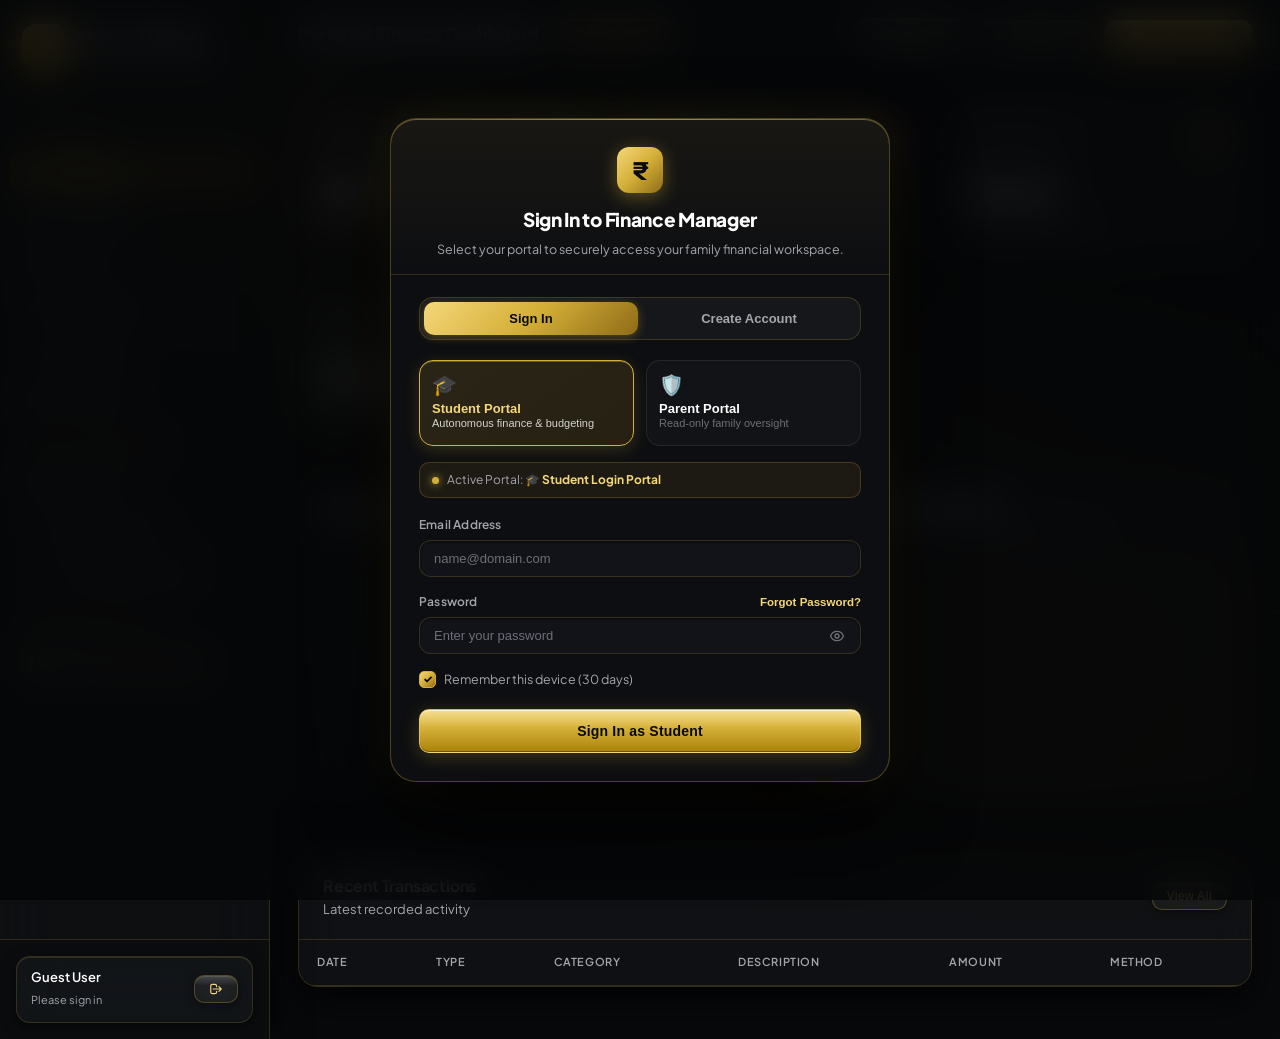
==== commit a72d0f13: "feat(presentation): add 9-slide executive pitch deck and update h2 connection properties" ====
--- a/backend/src/main/resources/static/index.html
+++ b/backend/src/main/resources/static/index.html
@@ -100,6 +100,12 @@
           <svg fill="none" stroke="currentColor" stroke-width="2" viewBox="0 0 24 24"><path stroke-linecap="round" stroke-linejoin="round" d="M9.663 17h4.673M12 3v1m6.364 1.636l-.707.707M21 12h-1M4 12H3m3.343-5.657l-.707-.707m2.828 9.9a5 5 0 117.072 0l-.548.547A3.374 3.374 0 0014 18.469V19a2 2 0 11-4 0v-.531c0-.895-.356-1.754-.988-2.386l-.548-.547z"/></svg>
           AI & Analytics (9 Tools)
         </button>
+
+        <div class="nav-section-title">Presentation & Deck</div>
+        <a href="presentation.html" target="_blank" class="nav-item" style="text-decoration: none; color: var(--primary-bright);">
+          <svg fill="none" stroke="currentColor" stroke-width="2" viewBox="0 0 24 24"><path stroke-linecap="round" stroke-linejoin="round" d="M7 4v16M17 4v16M3 8h4m10 0h4M3 12h18M3 16h4m10 0h4M4 20h16a1 1 0 001-1V5a1 1 0 00-1-1H4a1 1 0 00-1 1v14a1 1 0 001 1z"/></svg>
+          📽️ Pitch Deck (9 Slides)
+        </a>
       </nav>
 
       <div class="sidebar-footer">
@@ -131,6 +137,9 @@
           <span class="role-badge student" id="header-role-badge">STUDENT MODE</span>
         </div>
         <div class="header-right">
+          <a href="presentation.html" target="_blank" class="btn btn-secondary btn-sm" style="text-decoration: none; color: var(--primary-bright); border-color: rgba(212, 175, 55, 0.4);" title="Open 9-Slide Presentation Deck">
+            📽️ Pitch Deck
+          </a>
           <button class="btn btn-secondary btn-sm" id="btn-export-csv" title="Export transactions to CSV">
             <svg width="14" height="14" fill="none" stroke="currentColor" stroke-width="2" viewBox="0 0 24 24"><path stroke-linecap="round" stroke-linejoin="round" d="M4 16v1a3 3 0 003 3h10a3 3 0 003-3v-1m-4-4l-4 4m0 0l-4-4m4 4V4"/></svg>
             Export CSV
@@ -379,28 +388,136 @@
 
         <!-- 5. INVESTMENTS VIEW -->
         <section class="app-view" id="investments-view">
-          <div class="card">
-            <div class="card-header">
-              <div>
-                <h3 class="card-title">Investment Portfolio</h3>
-                <p class="card-subtitle">Track asset allocation, valuation, and recorded profit/loss</p>
-              </div>
+          <!-- Portfolio View Header & Live Controls -->
+          <div style="display: flex; justify-content: space-between; align-items: center; margin-bottom: 20px; flex-wrap: wrap; gap: 14px;">
+            <div>
+              <h2 style="font-size: 20px; font-weight: 700; color: #FFFFFF; display: flex; align-items: center; gap: 10px; margin-bottom: 4px;">
+                <span>Investment Portfolio</span>
+                <span id="inv-live-status-pill" class="badge" style="background: rgba(0, 208, 156, 0.12); color: #00D09C; border: 1px solid rgba(0, 208, 156, 0.3); font-size: 11px;">
+                  🟢 Live Market Connected
+                </span>
+              </h2>
+              <p style="font-size: 12.5px; color: var(--text-muted); margin: 0;">
+                Real-time multi-asset valuations across Indian Equities, US Stocks, ETFs, Mutual Funds, Gold & Crypto
+              </p>
+            </div>
+            <div style="display: flex; align-items: center; gap: 10px; flex-wrap: wrap;">
+              <span id="inv-last-sync-text" style="font-size: 11px; color: var(--text-muted);">
+                Synced: Just now
+              </span>
+              <button class="btn btn-secondary btn-sm" id="btn-refresh-inv" onclick="refreshPortfolioLive()" title="Sync real-time prices from Yahoo Finance, AMFI & CoinGecko">
+                <span id="inv-refresh-icon">🔄</span> Refresh Live Prices
+              </button>
               <button class="btn btn-primary btn-sm student-only" onclick="openInvestmentModal()">
                 + Add Investment
               </button>
+            </div>
+          </div>
+
+          <!-- Portfolio KPI Metrics Grid -->
+          <div class="metrics-grid" style="grid-template-columns: repeat(auto-fit, minmax(210px, 1fr)); margin-bottom: 20px;">
+            <div class="metric-card">
+              <div class="metric-header">
+                <span class="metric-label">Current Valuation</span>
+                <span class="metric-icon" style="background: rgba(212, 175, 55, 0.15); color: var(--primary-bright);">📈</span>
+              </div>
+              <div class="metric-value text-gold" id="inv-kpi-current-val">₹0.00</div>
+              <div class="metric-sub" id="inv-kpi-asset-count" style="color: var(--text-muted); font-size: 11.5px;">
+                0 Active Assets
+              </div>
+            </div>
+
+            <div class="metric-card">
+              <div class="metric-header">
+                <span class="metric-label">Total Invested</span>
+                <span class="metric-icon" style="background: rgba(255, 255, 255, 0.08); color: #FFFFFF;">💼</span>
+              </div>
+              <div class="metric-value" id="inv-kpi-invested">₹0.00</div>
+              <div class="metric-sub" style="color: var(--text-muted); font-size: 11.5px;">
+                Total Capital Deployed
+              </div>
+            </div>
+
+            <div class="metric-card">
+              <div class="metric-header">
+                <span class="metric-label">Total Unrealized P&L</span>
+                <span class="metric-icon" style="background: rgba(0, 208, 156, 0.15); color: #00D09C;">📊</span>
+              </div>
+              <div class="metric-value" id="inv-kpi-pnl">₹0.00</div>
+              <div class="metric-sub" style="display: flex; align-items: center; gap: 6px; margin-top: 4px;">
+                <span class="badge" id="inv-kpi-pnl-pct" style="background: rgba(0, 208, 156, 0.15); color: #00D09C;">
+                  +0.00%
+                </span>
+                <span style="color: var(--text-muted); font-size: 11px;">All-time return</span>
+              </div>
+            </div>
+
+            <div class="metric-card">
+              <div class="metric-header">
+                <span class="metric-label">Today's Session Movement</span>
+                <span class="metric-icon" style="background: rgba(77, 141, 255, 0.15); color: #4D8DFF;">⚡</span>
+              </div>
+              <div class="metric-value" id="inv-kpi-daychange">₹0.00</div>
+              <div class="metric-sub" style="color: var(--text-muted); font-size: 11.5px;">
+                Day Gain / Loss (24h)
+              </div>
+            </div>
+          </div>
+
+          <!-- Asset Allocation Card -->
+          <div class="card" style="margin-bottom: 20px;">
+            <div class="card-header" style="padding-bottom: 12px;">
+              <div>
+                <h3 class="card-title" style="font-size: 15px;">Asset Allocation</h3>
+                <p class="card-subtitle">Diversification spread across financial market instruments</p>
+              </div>
+            </div>
+            <div class="card-body" style="padding-top: 0;">
+              <div class="allocation-bar-wrapper">
+                <div class="allocation-bar" id="inv-allocation-bar">
+                  <!-- Proportional segments populated dynamically -->
+                </div>
+              </div>
+              <div class="allocation-legend-grid" id="inv-allocation-legend">
+                <!-- Legend items populated dynamically -->
+              </div>
+            </div>
+          </div>
+
+          <!-- Holdings Table Card -->
+          <div class="card">
+            <div class="card-header" style="flex-wrap: wrap; gap: 12px;">
+              <div>
+                <h3 class="card-title" style="font-size: 15px;">Holdings & Live Market Prices</h3>
+                <p class="card-subtitle">Automated market pricing via Yahoo Finance, AMFI and CoinGecko</p>
+              </div>
+              <div style="display: flex; gap: 10px; align-items: center; flex-wrap: wrap;">
+                <select class="form-control" id="inv-filter-type" style="padding: 6px 12px; font-size: 12px; max-width: 170px;" onchange="filterInvestmentsTable()">
+                  <option value="ALL">All Categories</option>
+                  <option value="INDIAN_STOCKS">Indian Stocks</option>
+                  <option value="US_STOCKS">US Stocks</option>
+                  <option value="ETFS">ETFs</option>
+                  <option value="MUTUAL_FUNDS">Mutual Funds</option>
+                  <option value="GOLD">Gold</option>
+                  <option value="CRYPTO">Crypto</option>
+                  <option value="BONDS">Bonds / FDs</option>
+                </select>
+                <input type="text" class="form-control" id="inv-filter-search" placeholder="Search holdings..." style="padding: 6px 12px; font-size: 12px; width: 160px;" oninput="filterInvestmentsTable()">
+              </div>
             </div>
             <div class="card-body" style="padding: 0;">
               <div class="table-responsive">
                 <table>
                   <thead>
                     <tr>
-                      <th>Asset Type</th>
-                      <th>Asset Name</th>
-                      <th>Invested Capital</th>
+                      <th>Asset & Symbol</th>
+                      <th>Category</th>
+                      <th>Qty / Units</th>
+                      <th>Avg Buy Price</th>
+                      <th>Live Market Price</th>
+                      <th>Total Invested</th>
                       <th>Current Valuation</th>
-                      <th>Recorded P&L</th>
-                      <th>Return %</th>
-                      <th>Last Updated</th>
+                      <th>Unrealized P&L</th>
                       <th class="student-only">Actions</th>
                     </tr>
                   </thead>
@@ -1267,44 +1384,137 @@
 
   <!-- ADD / EDIT INVESTMENT MODAL -->
   <div class="modal-overlay" id="investment-modal">
-    <div class="modal-box">
+    <div class="modal-box" style="max-width: 620px;">
       <div class="modal-header">
-        <h3 id="inv-modal-title">Add Investment Asset</h3>
+        <div>
+          <h3 id="inv-modal-title" style="margin-bottom: 2px;">Add Investment Asset</h3>
+          <p style="font-size: 11.5px; color: var(--text-muted); margin: 0;">Market quotes and valuations auto-sync with live financial APIs.</p>
+        </div>
         <button class="modal-close" onclick="closeModal('investment-modal')">&times;</button>
       </div>
       <form id="inv-form" onsubmit="handleInvestmentSubmit(event)">
-        <div class="modal-body">
+        <div class="modal-body" style="max-height: calc(85vh - 120px); overflow-y: auto;">
           <input type="hidden" id="inv-id">
+
+          <!-- 1. Asset Category Selector -->
+          <div class="form-group">
+            <label class="form-label">Asset Category</label>
+            <select class="form-control" id="inv-type" required onchange="handleAssetTypeChange()">
+              <option value="INDIAN_STOCKS">🇮🇳 Indian Stocks (NSE / BSE)</option>
+              <option value="US_STOCKS">🇺🇸 US Stocks (NASDAQ / NYSE)</option>
+              <option value="ETFS">📊 Exchange Traded Funds (ETFs)</option>
+              <option value="MUTUAL_FUNDS">🏛️ Mutual Funds (AMFI Official NAV)</option>
+              <option value="GOLD">🪙 Gold (Digital / Sovereign / ETF)</option>
+              <option value="CRYPTO">⚡ Cryptocurrency (Spot Prices)</option>
+              <option value="BONDS">📜 Bonds / Govt Securities</option>
+              <option value="FIXED_DEPOSIT">🏦 Fixed Deposit (FD)</option>
+            </select>
+          </div>
+
+          <!-- 2. Symbol / Identifier & Asset Name -->
           <div class="form-row">
-            <div class="form-group">
-              <label class="form-label">Asset Type</label>
-              <select class="form-control" id="inv-type" required>
-                <option value="MUTUAL_FUNDS">Mutual Funds</option>
-                <option value="STOCKS">Stocks / Equities</option>
-                <option value="GOLD">Digital Gold</option>
-                <option value="BONDS">Bonds / Govt Securities</option>
-                <option value="FIXED_DEPOSIT">Fixed Deposit (FD)</option>
+            <div class="form-group" style="position: relative; flex: 1.1;">
+              <label class="form-label" id="lbl-inv-symbol">Stock Ticker / Market Symbol</label>
+              <div style="display: flex; gap: 6px;">
+                <input type="text" class="form-control" id="inv-symbol" placeholder="e.g. RELIANCE.NS, TCS.NS" autocomplete="off" oninput="handleSymbolInput(this.value)">
+                <button type="button" class="btn btn-secondary btn-sm" id="btn-fetch-quote" onclick="fetchLiveQuoteForSymbol()" style="white-space: nowrap; font-size: 11.5px; padding: 0 10px;">
+                  ⚡ Quote
+                </button>
+              </div>
+              <div id="symbol-autocomplete-dropdown" class="autocomplete-dropdown" style="display: none;"></div>
+              <small class="form-hint" id="hint-inv-symbol">Type ticker or select suggestion for live pricing</small>
+            </div>
+            <div class="form-group" style="flex: 1.3;">
+              <label class="form-label">Asset / Company Name</label>
+              <input type="text" class="form-control" id="inv-name" required placeholder="e.g. Reliance Industries Ltd">
+            </div>
+          </div>
+
+          <!-- 3. Live Market Quote Callout Banner -->
+          <div id="inv-live-price-callout" style="display: none; margin-bottom: 16px; padding: 12px 14px; background: rgba(212, 175, 55, 0.08); border: 1px solid rgba(212, 175, 55, 0.28); border-radius: var(--radius-sm);">
+            <div style="display: flex; justify-content: space-between; align-items: center; flex-wrap: wrap; gap: 8px;">
+              <div>
+                <span style="font-size: 10.5px; text-transform: uppercase; letter-spacing: 0.6px; color: var(--primary-bright); font-weight: 700;">📡 Live Market Quote</span>
+                <div style="font-size: 15px; font-weight: 700; color: #FFFFFF; margin-top: 2px;">
+                  <span id="callout-symbol-text">RELIANCE.NS</span>: <span id="callout-price-text" class="text-gold">₹1,190.00</span>
+                  <span id="callout-change-badge" class="badge" style="margin-left: 6px; font-size: 11px;">+1.2%</span>
+                </div>
+              </div>
+              <button type="button" class="btn btn-secondary btn-sm" onclick="applyQuoteToPurchasePrice()" style="font-size: 11px; padding: 4px 10px;">
+                Use as Buy Price
+              </button>
+            </div>
+            <div style="font-size: 10.5px; color: var(--text-muted); margin-top: 4px;" id="callout-source-text">
+              Source: Yahoo Finance API • Updated just now
+            </div>
+          </div>
+
+          <!-- 4. Quantity & Purchase Price -->
+          <div class="form-row">
+            <div class="form-group">
+              <label class="form-label" id="lbl-inv-qty">Quantity (Shares)</label>
+              <input type="number" step="any" class="form-control" id="inv-qty" value="1" min="0.000001" required oninput="recalcInvestedAndCurrent()">
+              <small class="form-hint" id="hint-inv-qty">Number of shares or units acquired</small>
+            </div>
+            <div class="form-group">
+              <label class="form-label" id="lbl-inv-buy-price">Purchase Price Per Share (₹)</label>
+              <input type="number" step="any" class="form-control" id="inv-buy-price" placeholder="0.00" min="0" required oninput="recalcInvestedAndCurrent()">
+              <small class="form-hint" id="hint-inv-buy-price">Cost basis per unit</small>
+            </div>
+          </div>
+
+          <!-- 5. Brokerage Charges & Investment Date -->
+          <div class="form-row">
+            <div class="form-group">
+              <label class="form-label" id="lbl-inv-charges">Brokerage & Charges (₹)</label>
+              <input type="number" step="0.01" class="form-control" id="inv-charges" value="0.00" min="0" oninput="recalcInvestedAndCurrent()">
+              <small class="form-hint">STT, Exchange turnover, stamp duty, or brokerage</small>
+            </div>
+            <div class="form-group">
+              <label class="form-label">Investment Date</label>
+              <input type="date" class="form-control" id="inv-date">
+            </div>
+          </div>
+
+          <!-- 6. Summary Calculations Preview -->
+          <div class="form-row">
+            <div class="form-group">
+              <label class="form-label">Total Capital Invested</label>
+              <input type="number" step="0.01" class="form-control" id="inv-invested" required min="0.01">
+              <small class="form-hint">Auto: (Qty × Buy Price) + Charges</small>
+            </div>
+            <div class="form-group">
+              <label class="form-label">Live Market Price / Unit</label>
+              <input type="number" step="any" class="form-control" id="inv-current-price" placeholder="Auto-synced from API" oninput="recalcInvestedAndCurrent()">
+              <small class="form-hint">Current rate used for valuation</small>
+            </div>
+          </div>
+
+          <!-- 7. Estimated Valuation & Currency -->
+          <div class="form-row">
+            <div class="form-group" style="flex: 2;">
+              <label class="form-label">Current Total Valuation</label>
+              <input type="number" step="0.01" class="form-control" id="inv-current" required min="0">
+              <small class="form-hint">Calculated: Qty × Current Market Price</small>
+            </div>
+            <div class="form-group" style="flex: 1;">
+              <label class="form-label">Currency</label>
+              <select class="form-control" id="inv-currency">
+                <option value="INR">INR (₹)</option>
+                <option value="USD">USD ($)</option>
               </select>
             </div>
-            <div class="form-group">
-              <label class="form-label">Asset Name</label>
-              <input type="text" class="form-control" id="inv-name" required placeholder="e.g. Nifty 50 Index Fund">
-            </div>
-          </div>
-          <div class="form-row">
-            <div class="form-group">
-              <label class="form-label">Invested Capital (₹)</label>
-              <input type="number" step="0.01" class="form-control" id="inv-invested" required min="0.01">
-            </div>
-            <div class="form-group">
-              <label class="form-label">Current Recorded Valuation (₹)</label>
-              <input type="number" step="0.01" class="form-control" id="inv-current" required min="0">
-            </div>
+          </div>
+
+          <!-- 8. Notes -->
+          <div class="form-group">
+            <label class="form-label">Notes & Strategy (Optional)</label>
+            <textarea class="form-control" id="inv-notes" rows="2" placeholder="e.g. Core retirement holding, bought during market dip"></textarea>
           </div>
         </div>
         <div class="modal-footer">
           <button type="button" class="btn btn-secondary" onclick="closeModal('investment-modal')">Cancel</button>
-          <button type="submit" class="btn btn-primary">Save Asset</button>
+          <button type="submit" class="btn btn-primary" id="btn-save-inv">Save Investment</button>
         </div>
       </form>
     </div>
--- a/backend/src/main/resources/static/css/style.css
+++ b/backend/src/main/resources/static/css/style.css
@@ -1800,3 +1800,158 @@
     height: 440px;
   }
 }
+
+/* ==============================================================
+   Investment Portfolio & Live Market Data Styling
+   ============================================================== */
+.autocomplete-dropdown {
+  position: absolute;
+  top: 100%;
+  left: 0;
+  right: 0;
+  z-index: 1050;
+  max-height: 240px;
+  overflow-y: auto;
+  background: rgba(16, 17, 20, 0.98);
+  backdrop-filter: blur(16px);
+  -webkit-backdrop-filter: blur(16px);
+  border: 1px solid rgba(212, 175, 55, 0.28);
+  border-radius: var(--radius-sm);
+  margin-top: 4px;
+  box-shadow: 0 10px 30px rgba(0, 0, 0, 0.8), 0 0 15px rgba(212, 175, 55, 0.1);
+}
+
+.autocomplete-item {
+  padding: 10px 14px;
+  display: flex;
+  align-items: center;
+  justify-content: space-between;
+  cursor: pointer;
+  border-bottom: 1px solid rgba(255, 255, 255, 0.04);
+  transition: var(--transition-fast);
+}
+
+.autocomplete-item:last-child {
+  border-bottom: none;
+}
+
+.autocomplete-item:hover, .autocomplete-item.active {
+  background: rgba(212, 175, 55, 0.12);
+}
+
+.autocomplete-item-left {
+  display: flex;
+  flex-direction: column;
+  gap: 2px;
+}
+
+.autocomplete-symbol {
+  font-weight: 700;
+  font-size: 13px;
+  color: #FFFFFF;
+  display: flex;
+  align-items: center;
+  gap: 6px;
+}
+
+.autocomplete-name {
+  font-size: 11.5px;
+  color: var(--text-muted);
+}
+
+.autocomplete-item-right {
+  display: flex;
+  flex-direction: column;
+  align-items: flex-end;
+  gap: 2px;
+}
+
+.autocomplete-price {
+  font-weight: 700;
+  font-size: 13px;
+  color: var(--primary-bright);
+}
+
+.autocomplete-exchange {
+  font-size: 10px;
+  text-transform: uppercase;
+  color: var(--text-muted);
+}
+
+/* Allocation Bar */
+.allocation-bar-wrapper {
+  margin: 16px 0;
+}
+
+.allocation-bar {
+  display: flex;
+  height: 14px;
+  border-radius: 7px;
+  overflow: hidden;
+  background: rgba(255, 255, 255, 0.05);
+  box-shadow: inset 0 1px 3px rgba(0, 0, 0, 0.5);
+  border: 1px solid rgba(212, 175, 55, 0.15);
+}
+
+.allocation-segment {
+  height: 100%;
+  transition: width 0.4s ease-in-out;
+  position: relative;
+}
+
+.allocation-segment:hover {
+  filter: brightness(1.2);
+}
+
+.allocation-legend-grid {
+  display: grid;
+  grid-template-columns: repeat(auto-fill, minmax(170px, 1fr));
+  gap: 12px;
+  margin-top: 14px;
+}
+
+.allocation-legend-item {
+  display: flex;
+  align-items: center;
+  gap: 10px;
+  padding: 8px 10px;
+  background: rgba(255, 255, 255, 0.02);
+  border: 1px solid rgba(255, 255, 255, 0.04);
+  border-radius: var(--radius-sm);
+}
+
+.legend-color-dot {
+  width: 10px;
+  height: 10px;
+  border-radius: 50%;
+  flex-shrink: 0;
+}
+
+.legend-text {
+  display: flex;
+  flex-direction: column;
+  overflow: hidden;
+}
+
+.legend-title {
+  font-size: 11.5px;
+  font-weight: 600;
+  color: var(--text-main);
+  white-space: nowrap;
+  text-overflow: ellipsis;
+  overflow: hidden;
+}
+
+.legend-meta {
+  font-size: 11px;
+  color: var(--text-muted);
+}
+
+@keyframes spinIcon {
+  100% { transform: rotate(360deg); }
+}
+
+.spin-animation {
+  display: inline-block;
+  animation: spinIcon 1s linear infinite;
+}
